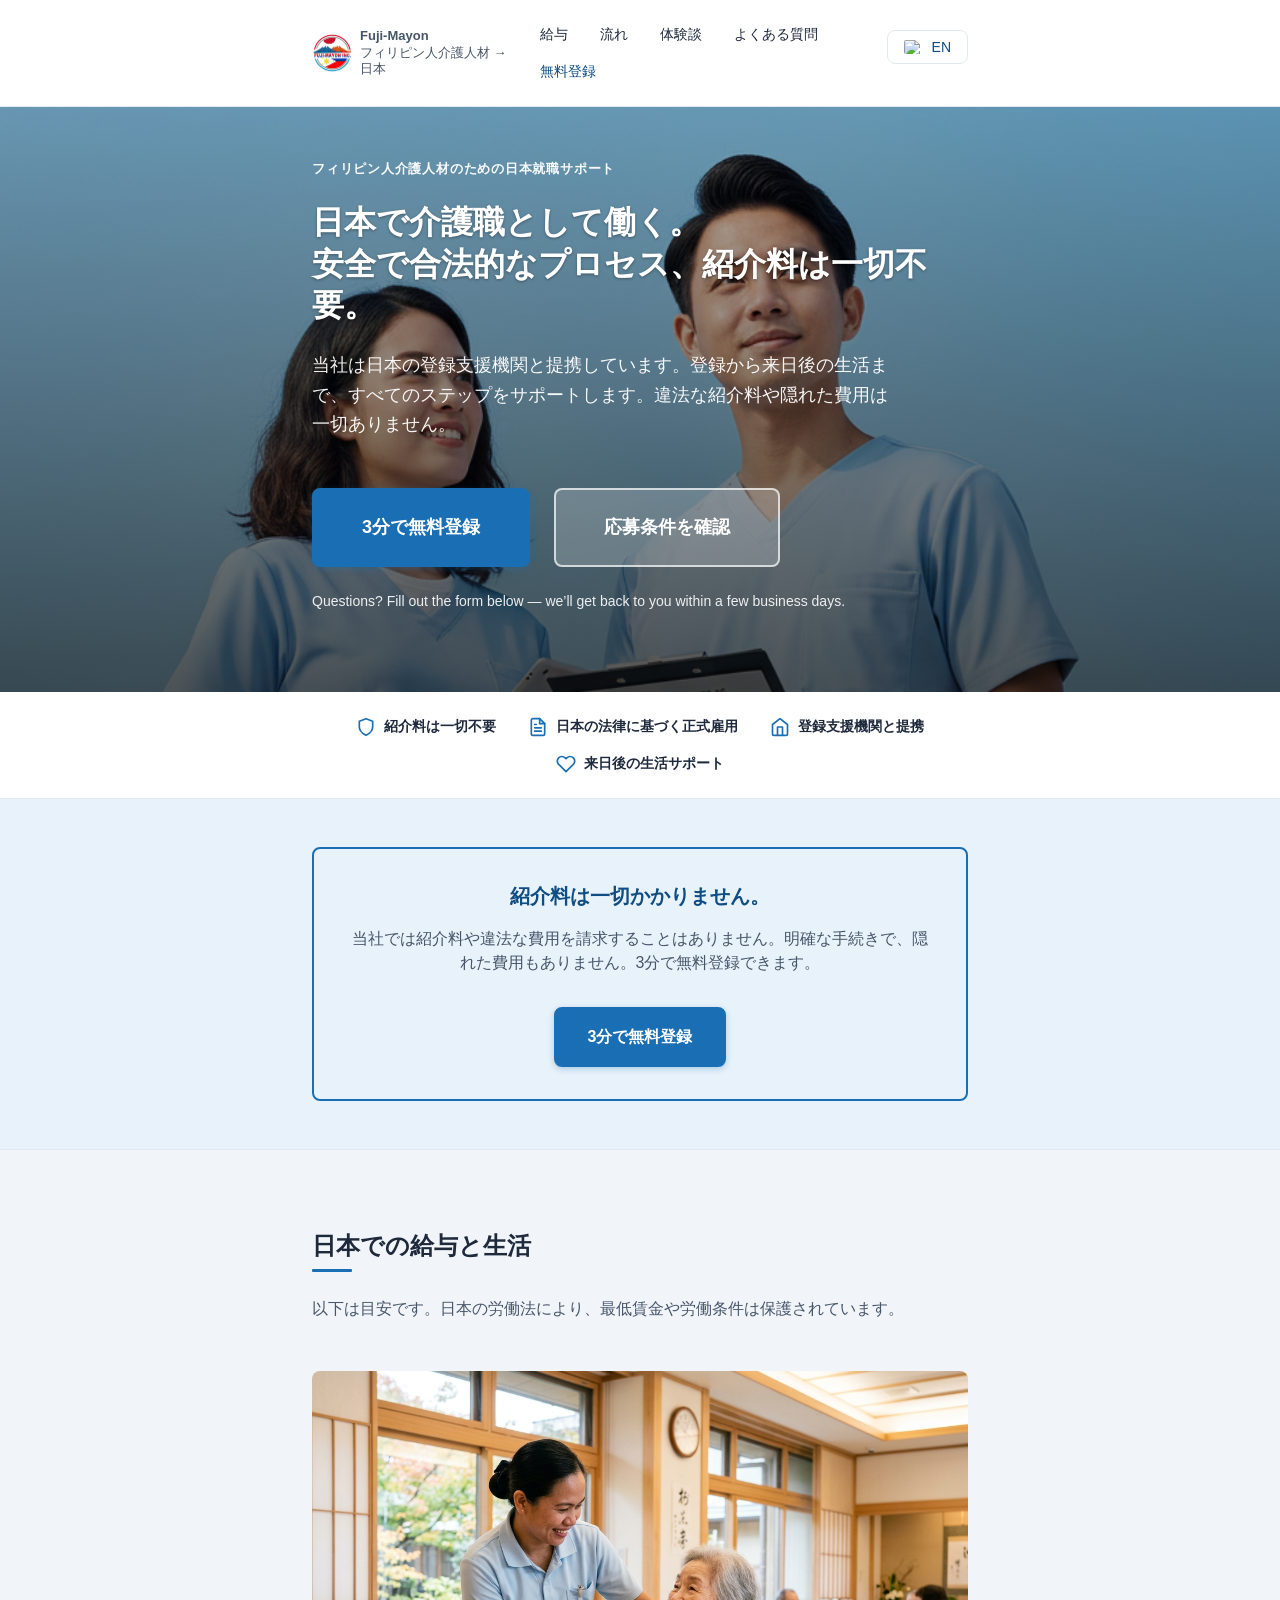
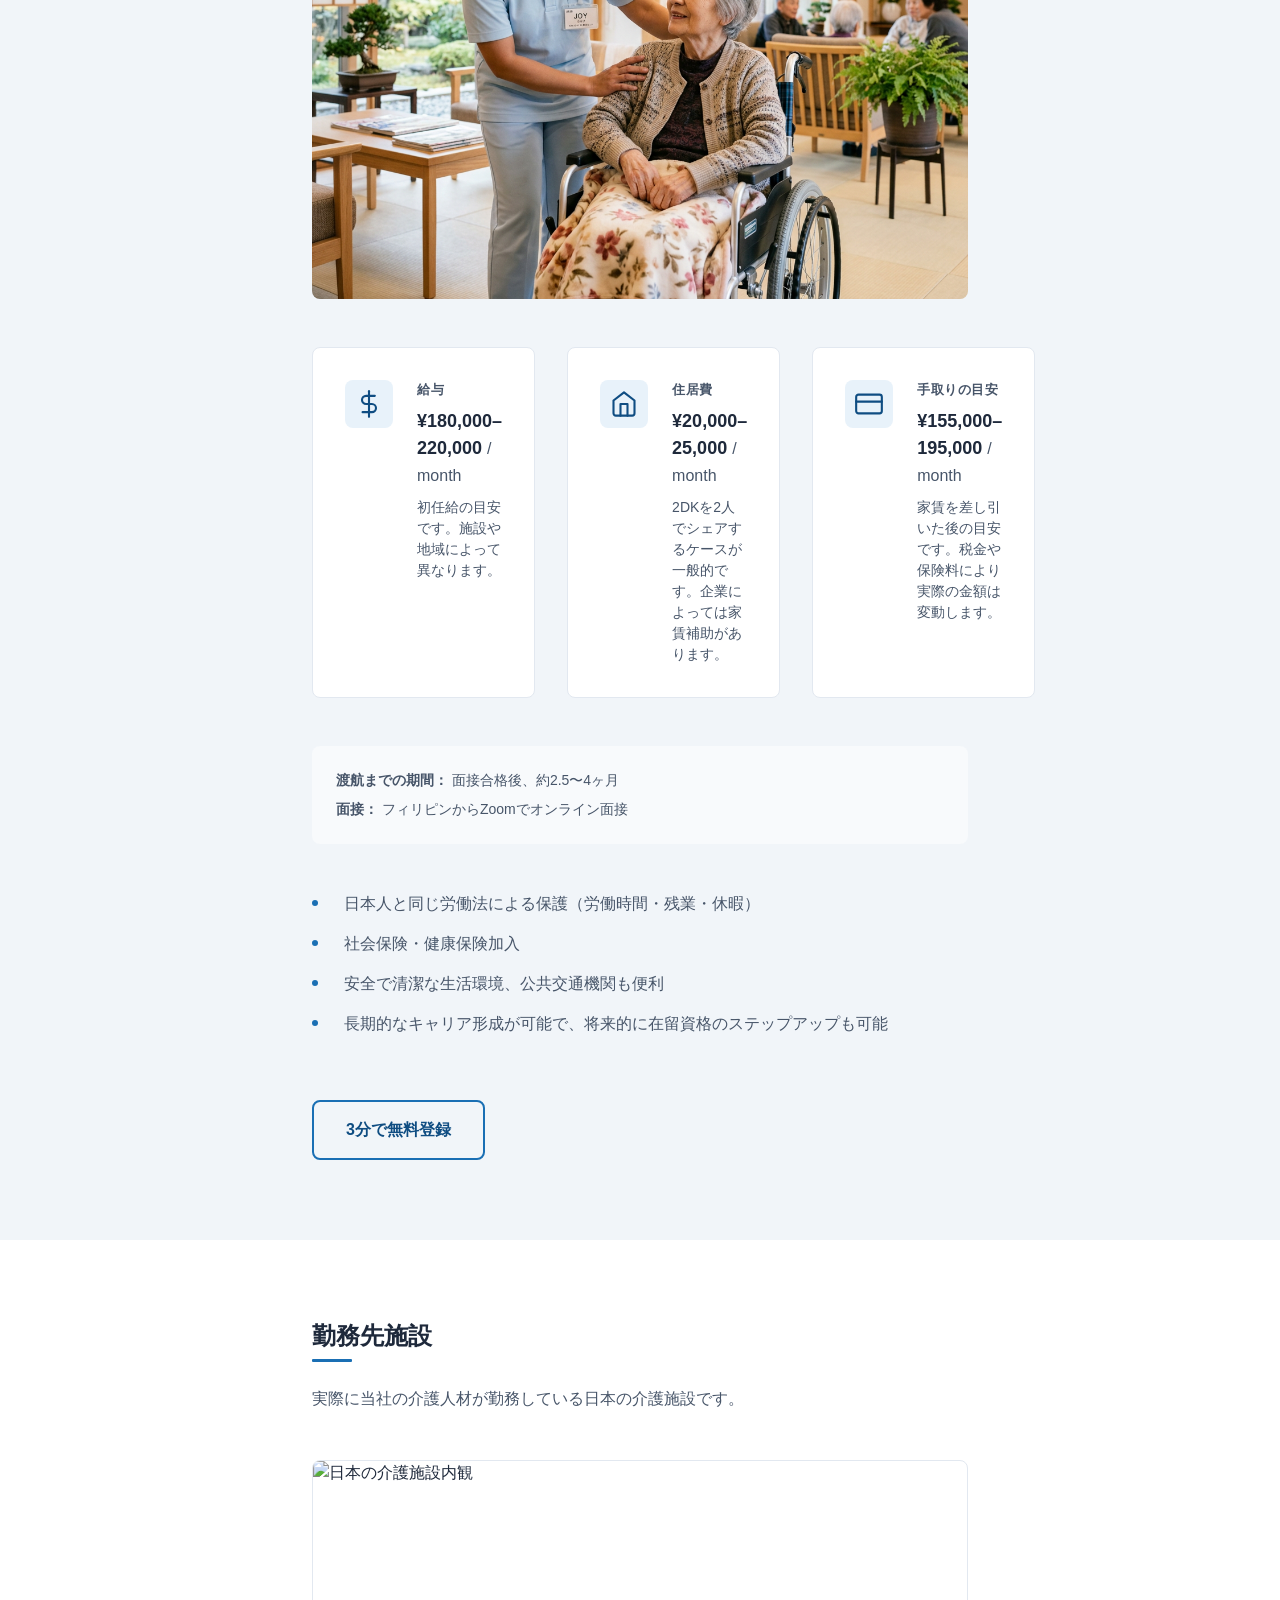
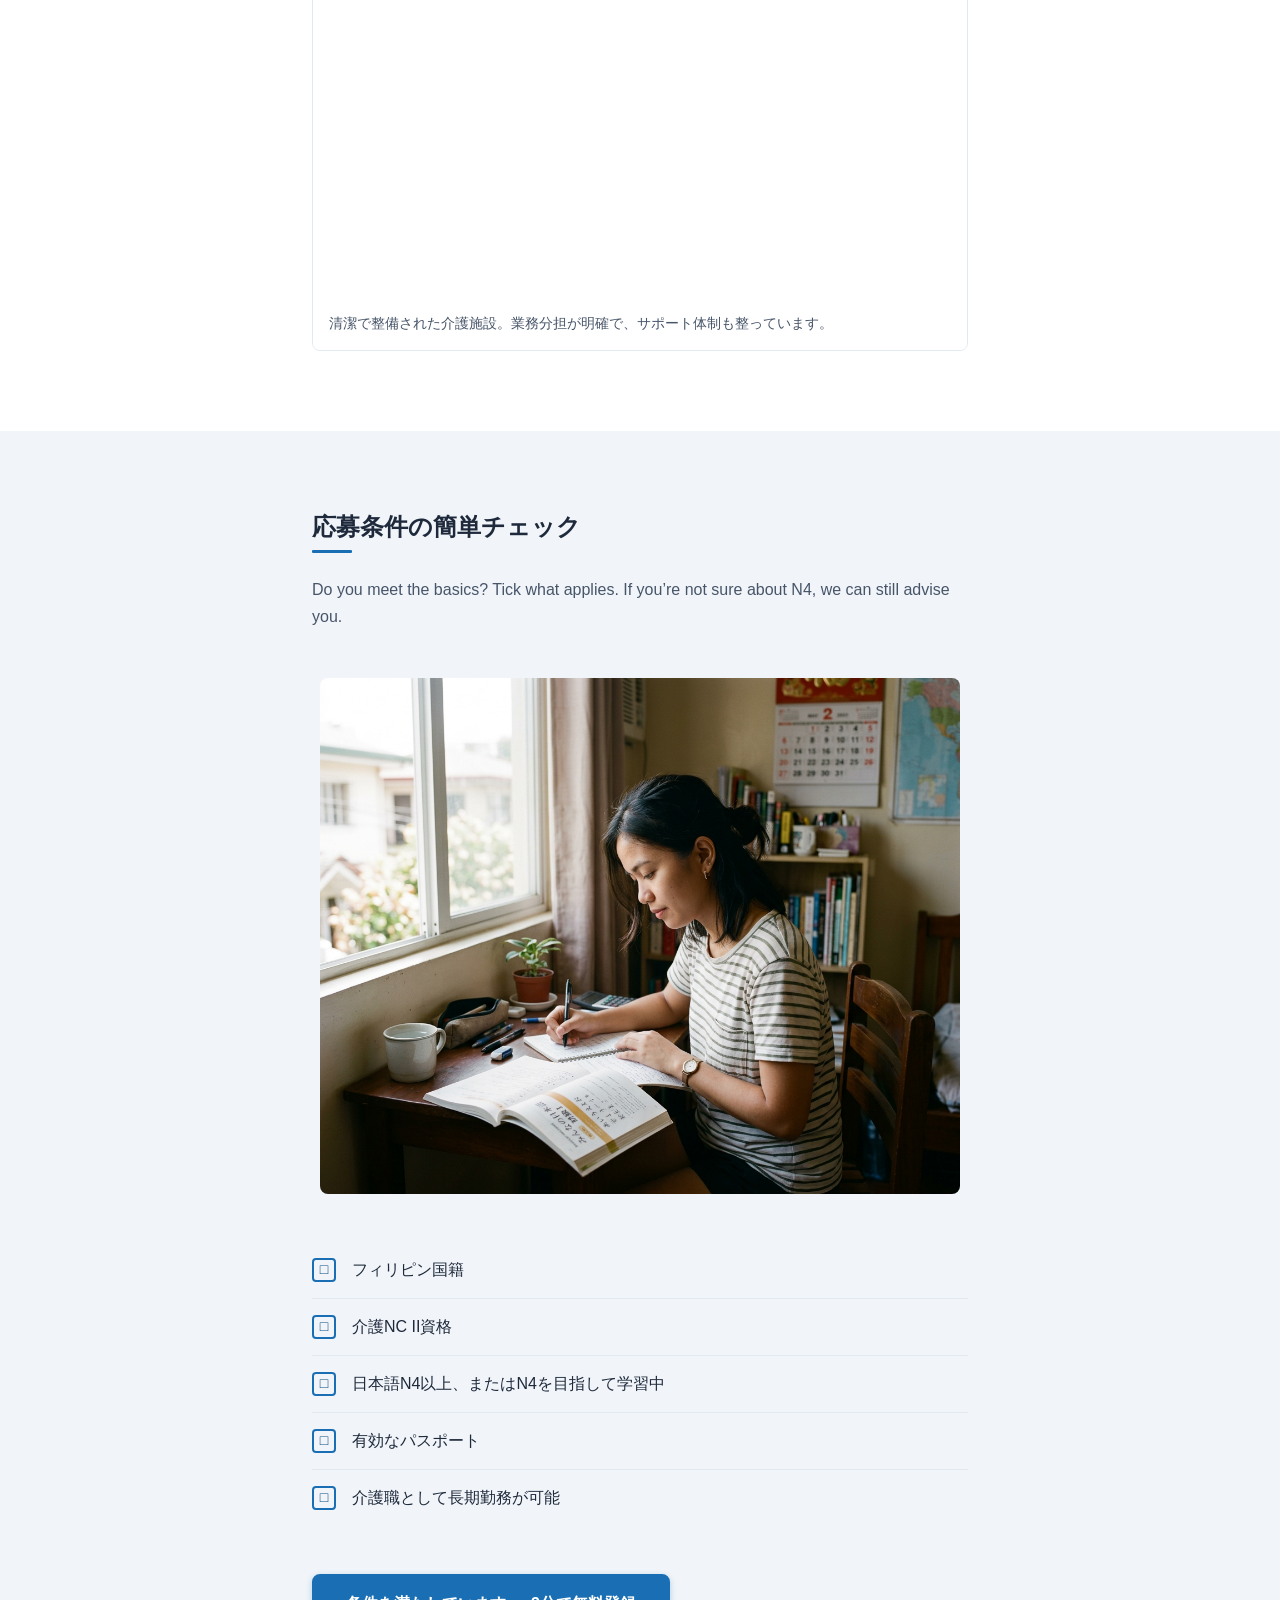
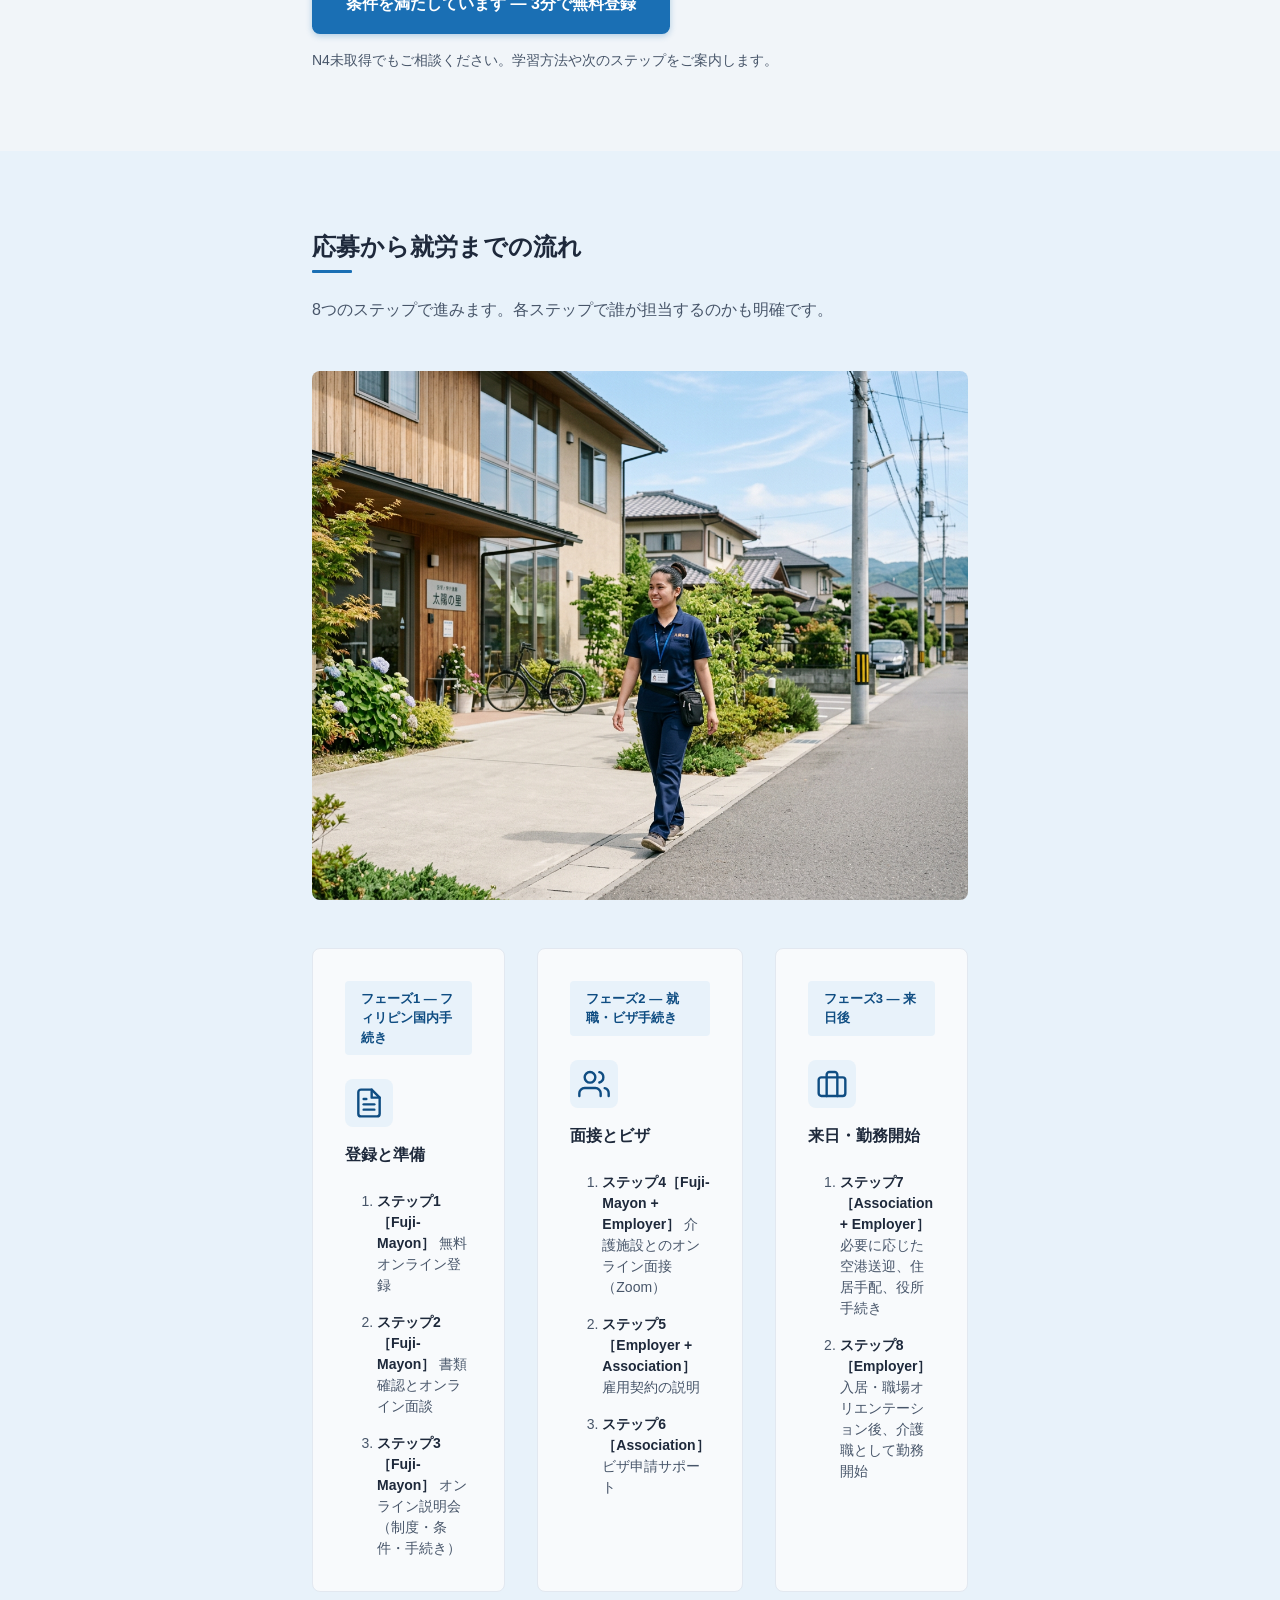
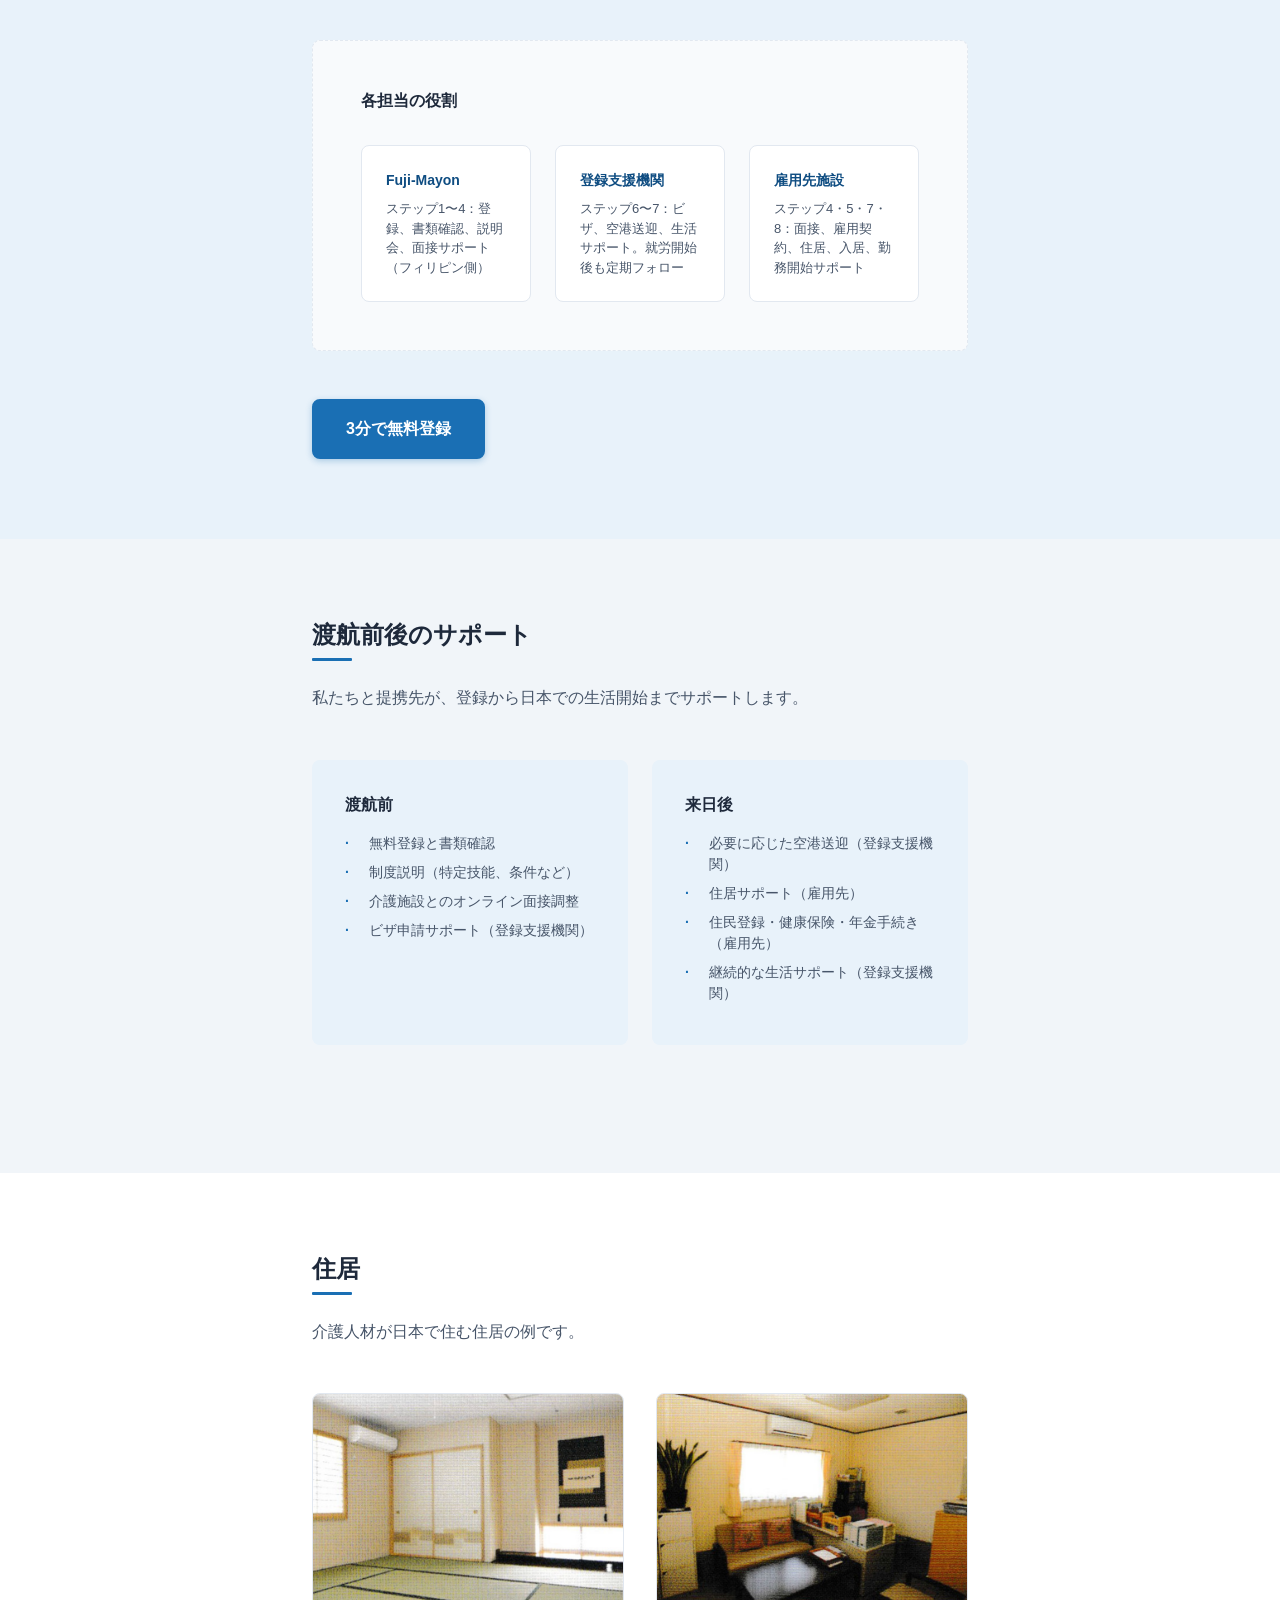
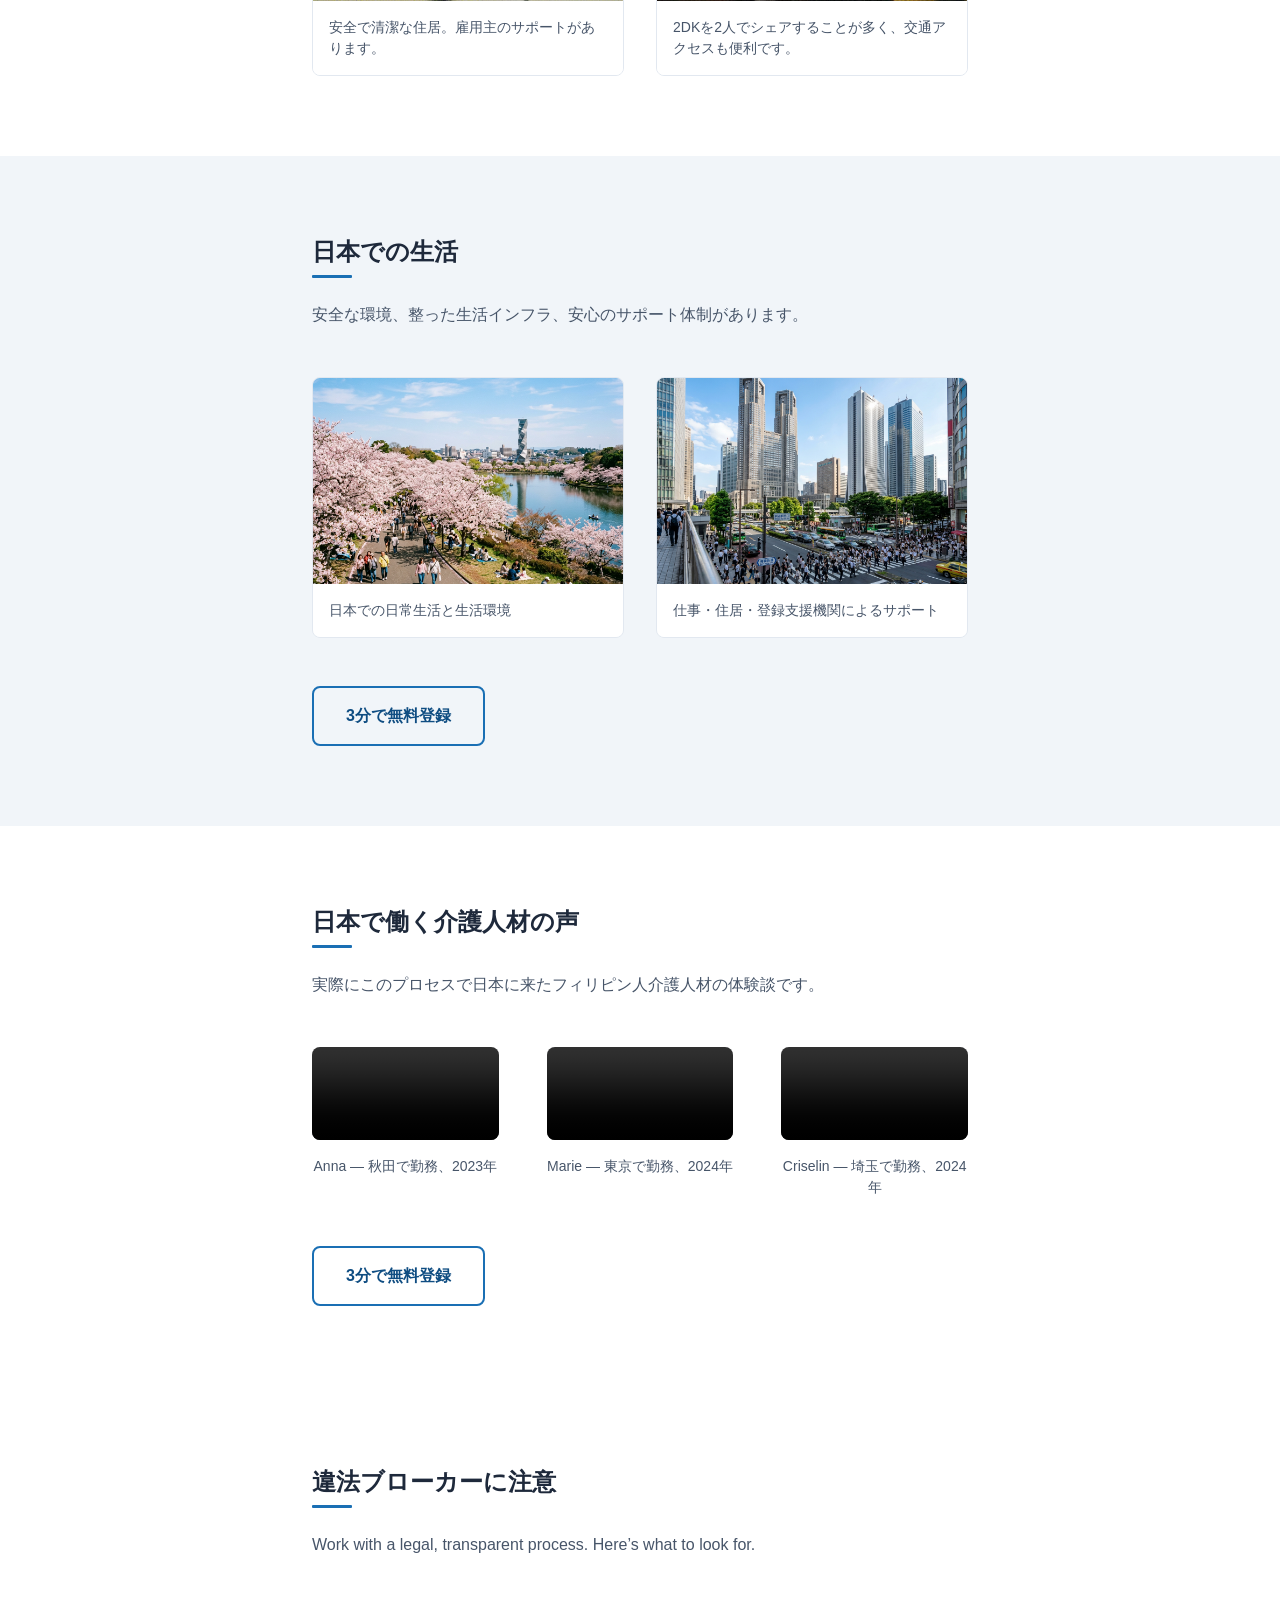
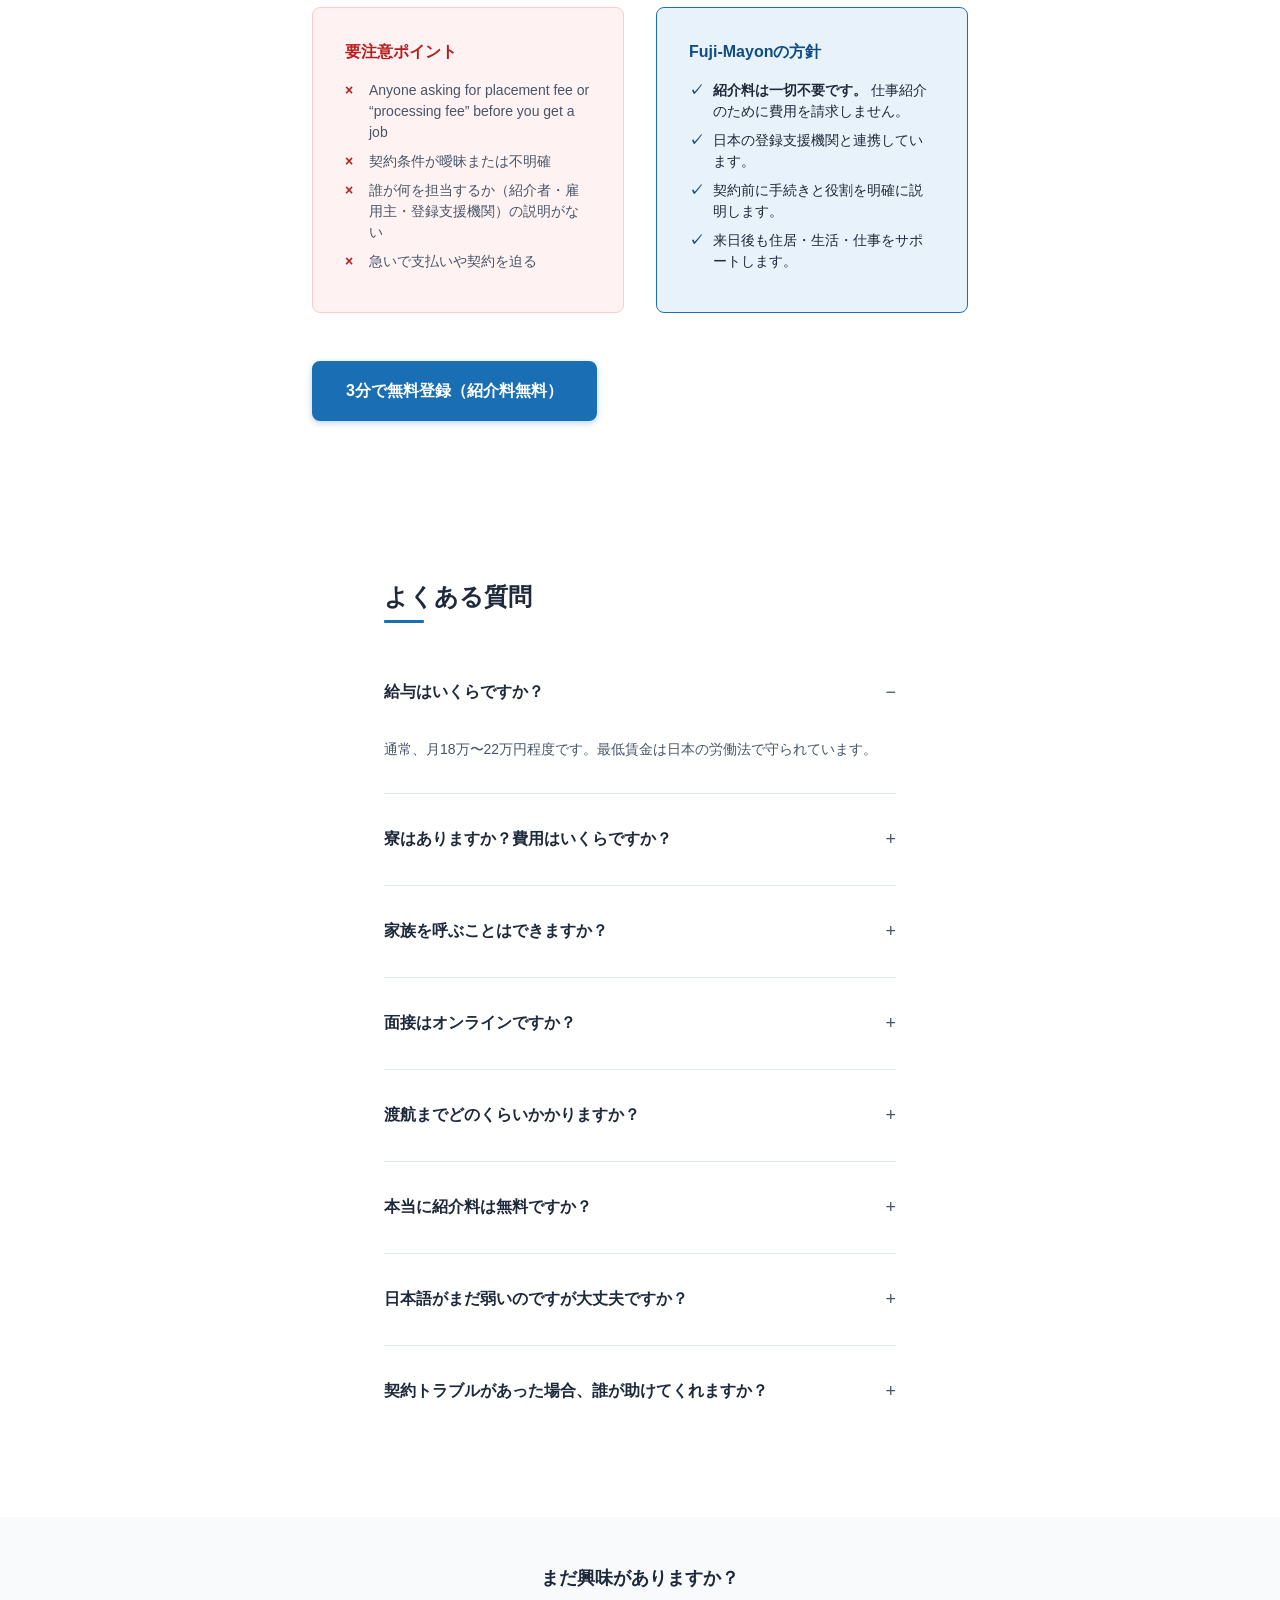
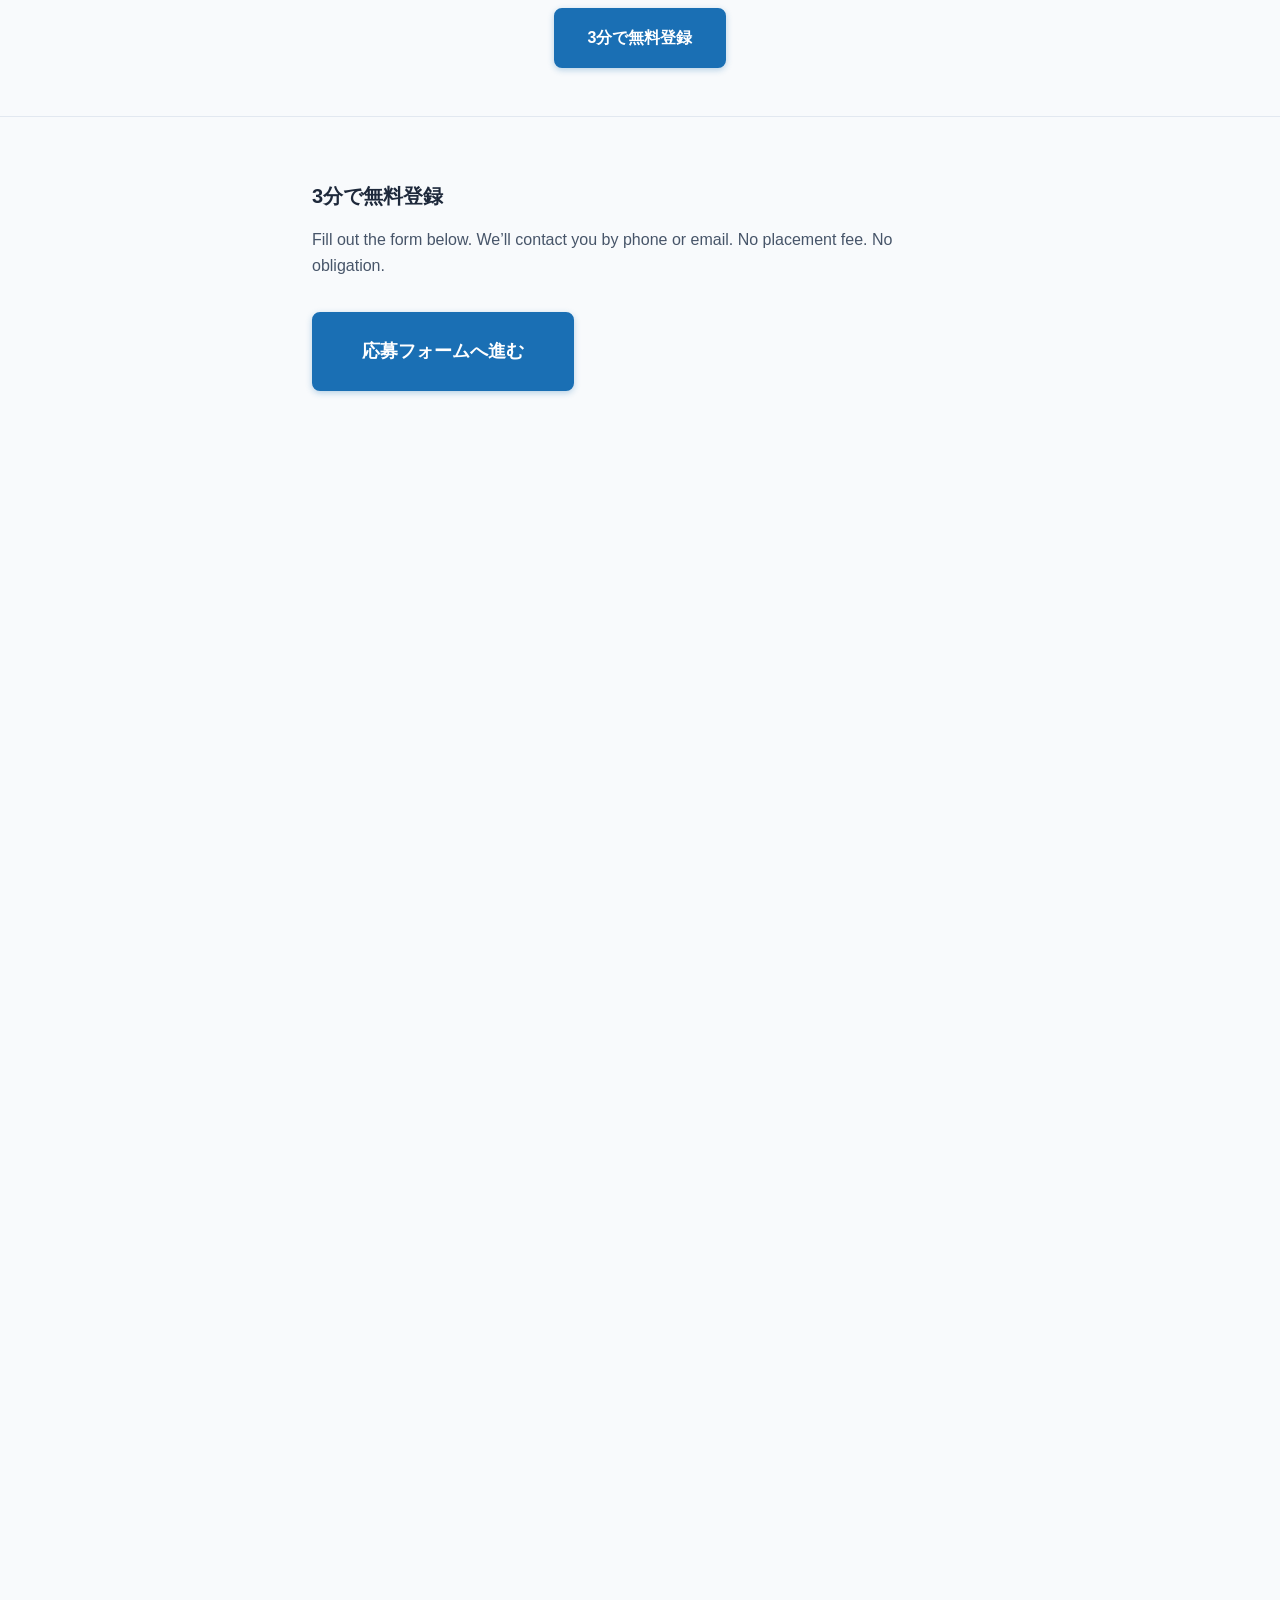
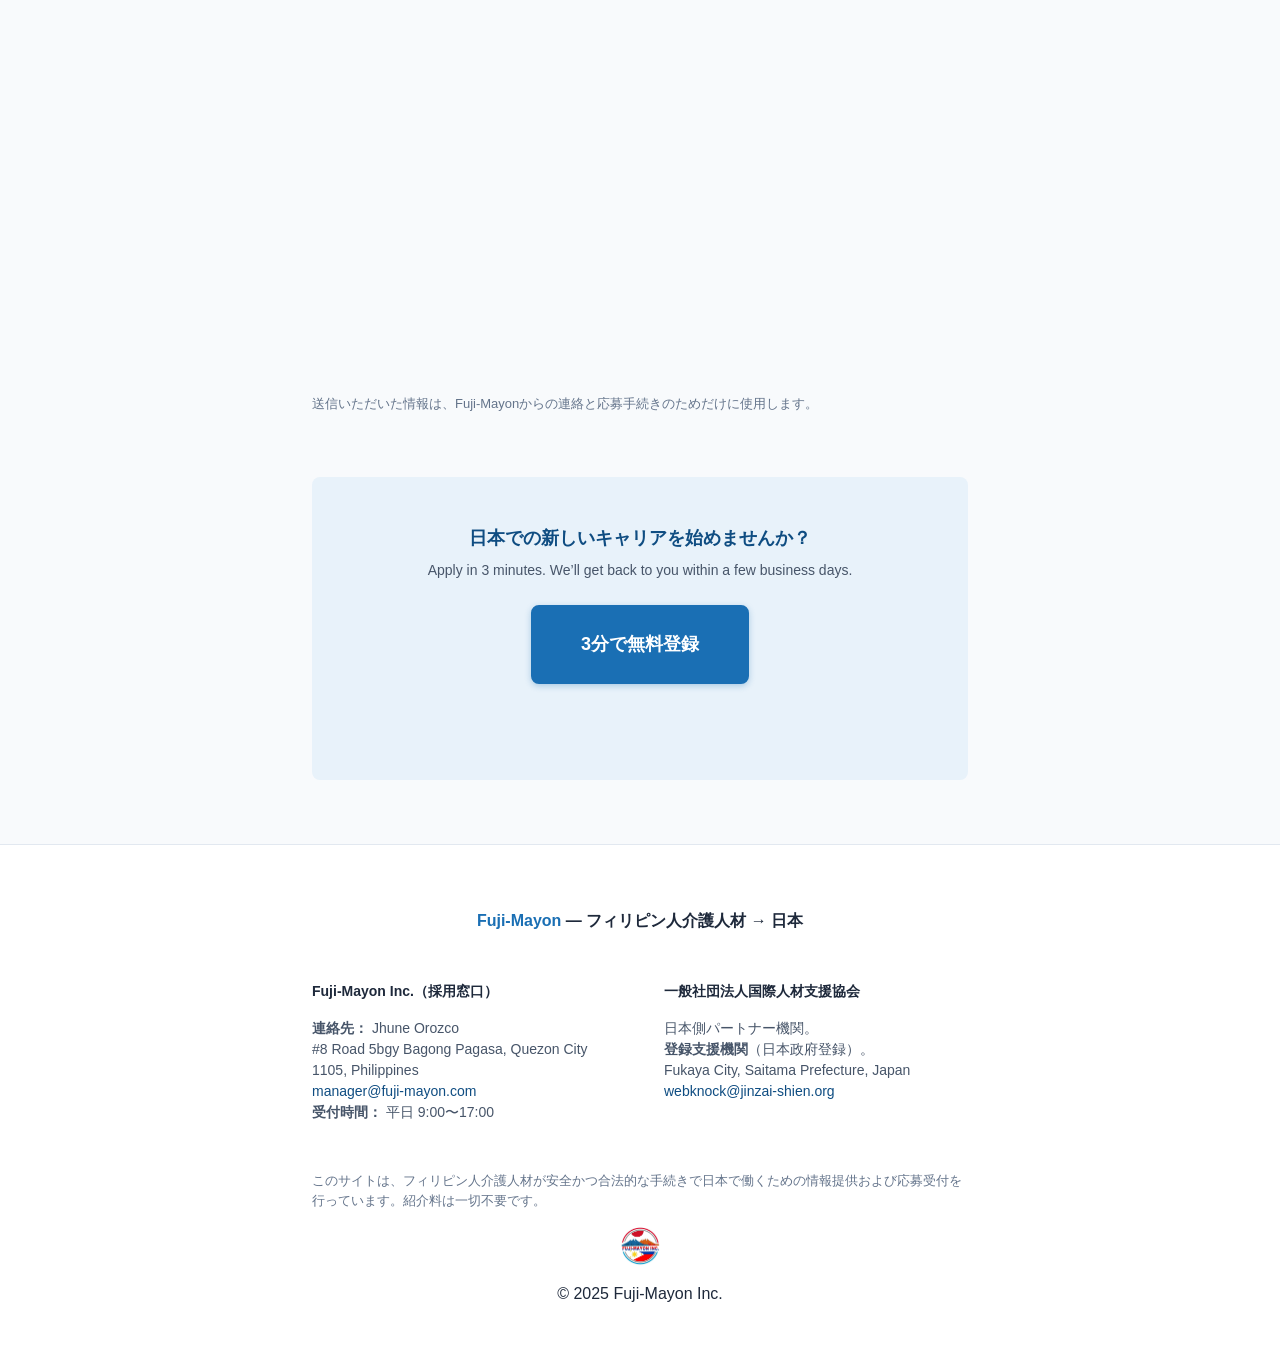
==== jp.html @ db13dac6 "clean landing page build" ====
<!DOCTYPE html>
<html lang="ja">
<head>
  <meta charset="UTF-8">
  <meta name="viewport" content="width=device-width, initial-scale=1">
  <title>日本で介護職として働く | 安全・合法・紹介料無料 | Fuji-Mayon</title>
  <meta name="description" content="Fuji-Mayonは、フィリピン人介護人材の日本就職を安全かつ合法的にサポートします。登録支援機関と連携し、紹介料は一切不要。無料登録受付中。">
  <meta name="robots" content="index, follow">
  <link rel="canonical" href="https://fuji-mayon.com/jp.html">
  <!-- Open Graph -->
  <meta property="og:type" content="website">
  <meta property="og:url" content="https://fuji-mayon.com/jp.html">
  <meta property="og:title" content="日本で介護職として働く | 安全・合法・紹介料無料 | Fuji-Mayon">
  <meta property="og:description" content="Fuji-Mayonは、フィリピン人介護人材の日本就職を安全かつ合法的にサポートします。登録支援機関と連携し、紹介料は一切不要。無料登録受付中。">
  <meta property="og:image" content="https://fuji-mayon.com/Top_image2.png">
  <meta property="og:locale" content="ja_JP">
  <meta property="og:site_name" content="Fuji-Mayon">
  <!-- hreflang -->
  <link rel="alternate" hreflang="en" href="https://fuji-mayon.com/">
  <link rel="alternate" hreflang="ja" href="https://fuji-mayon.com/jp.html">
  <link rel="alternate" hreflang="tl" href="https://fuji-mayon.com/ph.html">
  <link rel="alternate" hreflang="x-default" href="https://fuji-mayon.com/">
  <link rel="icon" href="favicon.ico" type="image/x-icon">
  <link rel="preload" href="Top_image2.png" as="image">
  <link rel="stylesheet" href="style.css">
  <!-- JSON-LD: Organization -->
  <script type="application/ld+json">
  {
    "@context": "https://schema.org",
    "@type": "Organization",
    "name": "Fuji-Mayon Inc.",
    "url": "https://fuji-mayon.com",
    "description": "Fuji-Mayonは、フィリピン人介護人材の日本就職を安全かつ合法的にサポートします。登録支援機関と連携し、紹介料は一切不要。無料登録受付中。",
    "email": "manager@fuji-mayon.com",
    "address": {
      "@type": "PostalAddress",
      "streetAddress": "#8 Road 5bgy Bagong Pagasa",
      "addressLocality": "Quezon City",
      "postalCode": "1105",
      "addressCountry": "PH"
    },
    "areaServed": { "@type": "Country", "name": "Philippines" },
    "knowsAbout": ["Caregiver recruitment", "Specified Skilled Worker", "Japan employment"]
  }
  </script>
  <!-- Analytics placeholder: replace with your GA4/GTag or other analytics script -->
  <!--
  <script async src="https://www.googletagmanager.com/gtag/js?id=G-XXXXXXXXXX"></script>
  <script>
    window.dataLayer = window.dataLayer || [];
    function gtag(){ dataLayer.push(arguments); }
    gtag('js', new Date());
    gtag('config', 'G-XXXXXXXXXX');
  </script>
  -->
</head>
<body>

<header class="header">
  <div class="container header__inner">
    <a href="#" class="logo">
      <img src="Fuji-Mayon_mark.jpg" alt="" width="40" height="40" class="logo__mark" loading="eager">
      <span class="logo__text">
        <strong>Fuji-Mayon</strong>
        <span>フィリピン人介護人材 → 日本</span>
      </span>
    </a>
    <button type="button" class="nav-toggle" aria-label="Open menu" aria-expanded="false" aria-controls="main-nav">
      <span class="nav-toggle__bar"></span>
      <span class="nav-toggle__bar"></span>
      <span class="nav-toggle__bar"></span>
    </button>
    <nav id="main-nav" class="nav" aria-label="Main navigation">
      <ul class="nav__list" role="list">
        <li><a href="#salary">給与</a></li>
        <li><a href="#process">流れ</a></li>
        <li><a href="#testimonials">体験談</a></li>
        <li><a href="#faq">よくある質問</a></li>
        <li><a href="#apply" class="nav__cta">無料登録</a></li>
      </ul>
    </nav>
    <div class="lang">
      <button type="button" class="lang__btn" aria-haspopup="true" aria-expanded="false" aria-label="Language">
        <img src="flag-en.png" alt="English" width="20" height="14" loading="lazy"> EN
      </button>
      <div class="lang__menu" role="menu">
        <a href="index.html" role="menuitem">English</a>
        <a href="ph.html" role="menuitem">Filipino</a>
        <a href="jp.html" role="menuitem">日本語</a>
      </div>
    </div>
  </div>
</header>

<main>
  <!-- 1. Hero -->
  <section class="hero" aria-labelledby="hero-heading">
    <div class="hero__bg">
      <img src="Top_image2.png" alt="Filipino caregivers and care facility in Japan" width="1200" height="600" fetchpriority="high">
    </div>
    <div class="hero__overlay"></div>
    <div class="container hero__content">
      <p class="hero__badge">フィリピン人介護人材のための日本就職サポート</p>
      <h1 id="hero-heading" class="hero__title">日本で介護職として働く。<br>安全で合法的なプロセス、紹介料は一切不要。</h1>
      <p class="hero__lead">当社は日本の登録支援機関と提携しています。登録から来日後の生活まで、すべてのステップをサポートします。違法な紹介料や隠れた費用は一切ありません。</p>
      <div class="hero__actions">
        <a href="#apply" class="btn btn--primary btn--lg">3分で無料登録</a>
        <a href="#eligibility-check" class="btn btn--secondary btn--lg">応募条件を確認</a>
      </div>
      <p class="hero__hint">Questions? Fill out the form below — we’ll get back to you within a few business days.</p>
    </div>
  </section>

  <!-- 2. Trust -->
  <section class="trust-badges section-bg-white" aria-label="Why trust us">
    <div class="container">
      <ul class="trust-badges__list" role="list">
        <li><span class="trust-badges__icon" aria-hidden="true"><svg width="20" height="20" viewBox="0 0 24 24" fill="none" stroke="currentColor" stroke-width="2" stroke-linecap="round" stroke-linejoin="round"><path d="M12 22s8-4 8-10V5l-8-3-8 3v7c0 6 8 10 8 10z"/></svg></span> 紹介料は一切不要</li>
        <li><span class="trust-badges__icon" aria-hidden="true"><svg width="20" height="20" viewBox="0 0 24 24" fill="none" stroke="currentColor" stroke-width="2" stroke-linecap="round" stroke-linejoin="round"><path d="M14 2H6a2 2 0 0 0-2 2v16a2 2 0 0 0 2 2h12a2 2 0 0 0 2-2V8z"/><polyline points="14 2 14 8 20 8"/><line x1="16" y1="13" x2="8" y2="13"/><line x1="16" y1="17" x2="8" y2="17"/><polyline points="10 9 9 9 8 9"/></svg></span> 日本の法律に基づく正式雇用</li>
        <li><span class="trust-badges__icon" aria-hidden="true"><svg width="20" height="20" viewBox="0 0 24 24" fill="none" stroke="currentColor" stroke-width="2" stroke-linecap="round" stroke-linejoin="round"><path d="M3 9l9-7 9 7v11a2 2 0 0 1-2 2H5a2 2 0 0 1-2-2z"/><polyline points="9 22 9 12 15 12 15 22"/></svg></span> 登録支援機関と提携</li>
        <li><span class="trust-badges__icon" aria-hidden="true"><svg width="20" height="20" viewBox="0 0 24 24" fill="none" stroke="currentColor" stroke-width="2" stroke-linecap="round" stroke-linejoin="round"><path d="M20.84 4.61a5.5 5.5 0 0 0-7.78 0L12 5.67l-1.06-1.06a5.5 5.5 0 0 0-7.78 7.78l1.06 1.06L12 21.23l7.78-7.78 1.06-1.06a5.5 5.5 0 0 0 0-7.78z"/></svg></span> 来日後の生活サポート</li>
      </ul>
    </div>
  </section>

  <section class="no-fee-box" aria-labelledby="no-fee-heading">
    <div class="container">
      <div class="no-fee-box__inner">
        <h2 id="no-fee-heading" class="visually-hidden">紹介料は一切不要</h2>
        <p class="no-fee-box__title">紹介料は一切かかりません。</p>
        <p class="no-fee-box__text">当社では紹介料や違法な費用を請求することはありません。明確な手続きで、隠れた費用もありません。3分で無料登録できます。</p>
        <a href="#apply" class="btn btn--primary">3分で無料登録</a>
      </div>
    </div>
  </section>

  <!-- 3. Salary -->
  <section id="salary" class="section section-bg-gray" aria-labelledby="salary-heading">
    <div class="container">
      <h2 id="salary-heading" class="section__title">日本での給与と生活</h2>
      <p class="section__lead">以下は目安です。日本の労働法により、最低賃金や労働条件は保護されています。</p>
      <figure class="salary-section__visual">
        <img src="salary_section.png" alt="日本での給与と生活の概要（給与・住居費・手取り目安）" width="720" height="400" loading="lazy">
      </figure>
      <div class="salary-infographic">
        <div class="salary-infographic__item">
          <span class="salary-infographic__icon" aria-hidden="true"><svg width="28" height="28" viewBox="0 0 24 24" fill="none" stroke="currentColor" stroke-width="1.8" stroke-linecap="round" stroke-linejoin="round"><line x1="12" y1="1" x2="12" y2="23"/><path d="M17 5H9.5a3.5 3.5 0 0 0 0 7h5a3.5 3.5 0 0 1 0 7H6.5"/></svg></span>
          <div class="salary-infographic__content">
            <p class="salary-infographic__label">給与</p>
            <p class="salary-infographic__value">¥180,000–220,000 <span class="salary-infographic__unit">/ month</span></p>
            <p class="salary-infographic__note">初任給の目安です。施設や地域によって異なります。</p>
          </div>
        </div>
        <div class="salary-infographic__item">
          <span class="salary-infographic__icon" aria-hidden="true"><svg width="28" height="28" viewBox="0 0 24 24" fill="none" stroke="currentColor" stroke-width="1.8" stroke-linecap="round" stroke-linejoin="round"><path d="M3 9l9-7 9 7v11a2 2 0 0 1-2 2H5a2 2 0 0 1-2-2z"/><polyline points="9 22 9 12 15 12 15 22"/></svg></span>
          <div class="salary-infographic__content">
            <p class="salary-infographic__label">住居費</p>
            <p class="salary-infographic__value">¥20,000–25,000 <span class="salary-infographic__unit">/ month</span></p>
            <p class="salary-infographic__note">2DKを2人でシェアするケースが一般的です。企業によっては家賃補助があります。</p>
          </div>
        </div>
        <div class="salary-infographic__item">
          <span class="salary-infographic__icon" aria-hidden="true"><svg width="28" height="28" viewBox="0 0 24 24" fill="none" stroke="currentColor" stroke-width="1.8" stroke-linecap="round" stroke-linejoin="round"><rect x="1" y="4" width="22" height="16" rx="2" ry="2"/><line x1="1" y1="10" x2="23" y2="10"/></svg></span>
          <div class="salary-infographic__content">
            <p class="salary-infographic__label">手取りの目安</p>
            <p class="salary-infographic__value">¥155,000–195,000 <span class="salary-infographic__unit">/ month</span></p>
            <p class="salary-infographic__note">家賃を差し引いた後の目安です。税金や保険料により実際の金額は変動します。</p>
          </div>
        </div>
      </div>
      <div class="salary-extra">
        <p><strong>渡航までの期間：</strong> 面接合格後、約2.5〜4ヶ月</p>
        <p><strong>面接：</strong> フィリピンからZoomでオンライン面接</p>
      </div>
      <ul class="benefits-list" role="list">
        <li>日本人と同じ労働法による保護（労働時間・残業・休暇）</li>
        <li>社会保険・健康保険加入</li>
        <li>安全で清潔な生活環境、公共交通機関も便利</li>
        <li>長期的なキャリア形成が可能で、将来的に在留資格のステップアップも可能</li>
      </ul>
      <p class="section__cta">
        <a href="#apply" class="btn btn--outline">3分で無料登録</a>
      </p>
    </div>
  </section>

  <!-- 3b. Workplace (photo) -->
  <section id="workplace" class="section section-bg-white photo-section" aria-labelledby="workplace-heading">
    <div class="container">
      <h2 id="workplace-heading" class="section__title">勤務先施設</h2>
      <p class="section__lead">実際に当社の介護人材が勤務している日本の介護施設です。</p>
      <div class="photo-grid photo-grid--single">
        <figure class="photo-grid__item">
          <img src="office_01.png" alt="日本の介護施設内観" width="800" height="533" loading="lazy">
          <figcaption>清潔で整備された介護施設。業務分担が明確で、サポート体制も整っています。</figcaption>
        </figure>
      </div>
    </div>
  </section>

  <!-- 4. Eligibility check -->
  <section id="eligibility-check" class="section section--alt" aria-labelledby="eligibility-check-heading">
    <div class="container">
      <h2 id="eligibility-check-heading" class="section__title">応募条件の簡単チェック</h2>
      <p class="section__lead">Do you meet the basics? Tick what applies. If you’re not sure about N4, we can still advise you.</p>
      <figure class="eligibility-section__visual">
        <img src="eligibility_section.png" alt="介護人材応募の基本条件チェック" width="640" height="360" loading="lazy">
      </figure>
      <ul class="eligibility-checklist" role="list">
        <li><span class="eligibility-checklist__box" aria-hidden="true">□</span> フィリピン国籍</li>
        <li><span class="eligibility-checklist__box" aria-hidden="true">□</span> 介護NC II資格</li>
        <li><span class="eligibility-checklist__box" aria-hidden="true">□</span> 日本語N4以上、またはN4を目指して学習中</li>
        <li><span class="eligibility-checklist__box" aria-hidden="true">□</span> 有効なパスポート</li>
        <li><span class="eligibility-checklist__box" aria-hidden="true">□</span> 介護職として長期勤務が可能</li>
      </ul>
      <p class="section__cta">
        <a href="#apply" class="btn btn--primary">条件を満たしています — 3分で無料登録</a>
      </p>
      <p class="section__note">N4未取得でもご相談ください。学習方法や次のステップをご案内します。</p>
    </div>
  </section>

  <!-- 5. Application process -->
  <section id="process" class="section section-bg-blue" aria-labelledby="process-heading">
    <div class="container">
      <h2 id="process-heading" class="section__title">応募から就労までの流れ</h2>
      <p class="section__lead">8つのステップで進みます。各ステップで誰が担当するのかも明確です。</p>
      <figure class="process-section__visual">
        <img src="process_section.png" alt="登録から日本での就労開始までの8ステップ" width="720" height="400" loading="lazy">
      </figure>
      <div class="phases">
        <div class="phase">
          <span class="phase__tag">フェーズ1 — フィリピン国内手続き</span>
          <span class="phase__icon" aria-hidden="true"><svg width="32" height="32" viewBox="0 0 24 24" fill="none" stroke="currentColor" stroke-width="1.8" stroke-linecap="round" stroke-linejoin="round"><path d="M14 2H6a2 2 0 0 0-2 2v16a2 2 0 0 0 2 2h12a2 2 0 0 0 2-2V8z"/><polyline points="14 2 14 8 20 8"/><line x1="16" y1="13" x2="8" y2="13"/><line x1="16" y1="17" x2="8" y2="17"/><line x1="10" y1="9" x2="8" y2="9"/></svg></span>
          <h3 class="phase__title">登録と準備</h3>
          <ol class="phase__steps">
            <li><strong>ステップ1［Fuji-Mayon］</strong> 無料オンライン登録</li>
            <li><strong>ステップ2［Fuji-Mayon］</strong> 書類確認とオンライン面談</li>
            <li><strong>ステップ3［Fuji-Mayon］</strong> オンライン説明会（制度・条件・手続き）</li>
          </ol>
        </div>
        <div class="phase">
          <span class="phase__tag">フェーズ2 — 就職・ビザ手続き</span>
          <span class="phase__icon" aria-hidden="true"><svg width="32" height="32" viewBox="0 0 24 24" fill="none" stroke="currentColor" stroke-width="1.8" stroke-linecap="round" stroke-linejoin="round"><path d="M17 21v-2a4 4 0 0 0-4-4H5a4 4 0 0 0-4 4v2"/><circle cx="9" cy="7" r="4"/><path d="M23 21v-2a4 4 0 0 0-3-3.87"/><path d="M16 3.13a4 4 0 0 1 0 7.75"/></svg></span>
          <h3 class="phase__title">面接とビザ</h3>
          <ol class="phase__steps">
            <li><strong>ステップ4［Fuji-Mayon + Employer］</strong> 介護施設とのオンライン面接（Zoom）</li>
            <li><strong>ステップ5［Employer + Association］</strong> 雇用契約の説明</li>
            <li><strong>ステップ6［Association］</strong> ビザ申請サポート</li>
          </ol>
        </div>
        <div class="phase">
          <span class="phase__tag">フェーズ3 — 来日後</span>
          <span class="phase__icon" aria-hidden="true"><svg width="32" height="32" viewBox="0 0 24 24" fill="none" stroke="currentColor" stroke-width="1.8" stroke-linecap="round" stroke-linejoin="round"><rect x="2" y="7" width="20" height="14" rx="2" ry="2"/><path d="M16 21V5a2 2 0 0 0-2-2h-4a2 2 0 0 0-2 2v16"/></svg></span>
          <h3 class="phase__title">来日・勤務開始</h3>
          <ol class="phase__steps">
            <li><strong>ステップ7［Association + Employer］</strong> 必要に応じた空港送迎、住居手配、役所手続き</li>
            <li><strong>ステップ8［Employer］</strong> 入居・職場オリエンテーション後、介護職として勤務開始</li>
          </ol>
        </div>
      </div>
      <div class="roles">
        <h3 class="roles__title">各担当の役割</h3>
        <div class="roles__grid">
          <div class="role">
            <h4 class="role__name">Fuji-Mayon</h4>
            <p class="role__desc">ステップ1〜4：登録、書類確認、説明会、面接サポート（フィリピン側）</p>
          </div>
          <div class="role">
            <h4 class="role__name">登録支援機関</h4>
            <p class="role__desc">ステップ6〜7：ビザ、空港送迎、生活サポート。就労開始後も定期フォロー</p>
          </div>
          <div class="role">
            <h4 class="role__name">雇用先施設</h4>
            <p class="role__desc">ステップ4・5・7・8：面接、雇用契約、住居、入居、勤務開始サポート</p>
          </div>
        </div>
      </div>
      <p class="section__cta">
        <a href="#apply" class="btn btn--primary">3分で無料登録</a>
      </p>
    </div>
  </section>

  <!-- 6. Support before/after arrival -->
  <section id="support" class="section section-bg-gray" aria-labelledby="support-heading">
    <div class="container">
      <h2 id="support-heading" class="section__title">渡航前後のサポート</h2>
      <p class="section__lead">私たちと提携先が、登録から日本での生活開始までサポートします。</p>
      <div class="cards cards--2">
        <article class="card card--highlight">
          <h3 class="card__title">渡航前</h3>
          <ul class="card__list">
            <li>無料登録と書類確認</li>
            <li>制度説明（特定技能、条件など）</li>
            <li>介護施設とのオンライン面接調整</li>
            <li>ビザ申請サポート（登録支援機関）</li>
          </ul>
        </article>
        <article class="card card--highlight">
          <h3 class="card__title">来日後</h3>
          <ul class="card__list">
            <li>必要に応じた空港送迎（登録支援機関）</li>
            <li>住居サポート（雇用先）</li>
            <li>住民登録・健康保険・年金手続き（雇用先）</li>
            <li>継続的な生活サポート（登録支援機関）</li>
          </ul>
        </article>
      </div>
    </div>
  </section>

  <!-- 6b. Accommodation (photo) -->
  <section id="accommodation" class="section section-bg-white photo-section" aria-labelledby="accommodation-heading">
    <div class="container">
      <h2 id="accommodation-heading" class="section__title">住居</h2>
      <p class="section__lead">介護人材が日本で住む住居の例です。</p>
      <div class="photo-grid">
        <figure class="photo-grid__item">
          <img src="room_01.png" alt="日本の介護人材向け住居" width="600" height="400" loading="lazy">
          <figcaption>安全で清潔な住居。雇用主のサポートがあります。</figcaption>
        </figure>
        <figure class="photo-grid__item">
          <img src="room_02.png" alt="日本の介護人材の部屋または共有スペース" width="600" height="400" loading="lazy">
          <figcaption>2DKを2人でシェアすることが多く、交通アクセスも便利です。</figcaption>
        </figure>
      </div>
    </div>
  </section>

  <!-- 7. Life in Japan -->
  <section id="life-in-japan" class="section section-bg-gray life-japan" aria-labelledby="life-in-japan-heading">
    <div class="container">
      <h2 id="life-in-japan-heading" class="section__title">日本での生活</h2>
      <p class="section__lead">安全な環境、整った生活インフラ、安心のサポート体制があります。</p>
      <div class="photo-grid">
        <figure class="photo-grid__item">
          <img src="japan_01.png" alt="日本での日常生活" width="600" height="400" loading="lazy">
          <figcaption>日本での日常生活と生活環境</figcaption>
        </figure>
        <figure class="photo-grid__item">
          <img src="japan_02.png" alt="日本での生活と仕事" width="600" height="400" loading="lazy">
          <figcaption>仕事・住居・登録支援機関によるサポート</figcaption>
        </figure>
      </div>
      <p class="section__cta">
        <a href="#apply" class="btn btn--outline">3分で無料登録</a>
      </p>
    </div>
  </section>

  <!-- 8. Testimonials -->
  <section id="testimonials" class="section section-bg-white testimonials" aria-labelledby="testimonials-heading">
    <div class="container">
      <h2 id="testimonials-heading" class="section__title">日本で働く介護人材の声</h2>
      <p class="section__lead">実際にこのプロセスで日本に来たフィリピン人介護人材の体験談です。</p>
      <div class="testimonials__videos" aria-label="Portrait caregiver videos">
        <figure class="testimonials__video-card">
          <video class="testimonials__video" src="anna.mp4" controls preload="metadata" playsinline aria-label="Annaさんの体験談動画">
            Your browser does not support the video tag.
          </video>
          <figcaption class="testimonials__video-caption">Anna — 秋田で勤務、2023年</figcaption>
        </figure>
        <figure class="testimonials__video-card">
          <video class="testimonials__video" src="maly.mp4" controls preload="metadata" playsinline aria-label="Marieさんの体験談動画">
            Your browser does not support the video tag.
          </video>
          <figcaption class="testimonials__video-caption">Marie — 東京で勤務、2024年</figcaption>
        </figure>
        <figure class="testimonials__video-card">
          <video class="testimonials__video" src="panas.mp4" controls preload="metadata" playsinline aria-label="Criselinさんの体験談動画">
            Your browser does not support the video tag.
          </video>
          <figcaption class="testimonials__video-caption">Criselin — 埼玉で勤務、2024年</figcaption>
        </figure>
      </div>
      <p class="section__cta">
        <a href="#apply" class="btn btn--outline">3分で無料登録</a>
      </p>
    </div>
  </section>

  <!-- 9. Anti-scam section -->
  <section id="anti-scam" class="section anti-scam" aria-labelledby="anti-scam-heading">
    <div class="container">
      <h2 id="anti-scam-heading" class="section__title">違法ブローカーに注意</h2>
      <p class="section__lead">Work with a legal, transparent process. Here’s what to look for.</p>
      <div class="anti-scam__content">
        <div class="anti-scam__box anti-scam__box--warn">
          <h3>要注意ポイント</h3>
          <ul>
            <li>Anyone asking for placement fee or “processing fee” before you get a job</li>
            <li>契約条件が曖昧または不明確</li>
            <li>誰が何を担当するか（紹介者・雇用主・登録支援機関）の説明がない</li>
            <li>急いで支払いや契約を迫る</li>
          </ul>
        </div>
        <div class="anti-scam__box anti-scam__box--safe">
          <h3>Fuji-Mayonの方針</h3>
          <ul>
            <li><strong>紹介料は一切不要です。</strong> 仕事紹介のために費用を請求しません。</li>
            <li>日本の登録支援機関と連携しています。</li>
            <li>契約前に手続きと役割を明確に説明します。</li>
            <li>来日後も住居・生活・仕事をサポートします。</li>
          </ul>
        </div>
      </div>
      <p class="section__cta">
        <a href="#apply" class="btn btn--primary">3分で無料登録（紹介料無料）</a>
      </p>
    </div>
  </section>

  <!-- 10. FAQ -->
  <section id="faq" class="section" aria-labelledby="faq-heading">
    <div class="container container--narrow">
      <h2 id="faq-heading" class="section__title">よくある質問</h2>
      <dl class="faq-list">
        <div class="faq-item">
          <dt class="faq__q">
            <button type="button" class="faq__trigger" aria-expanded="true" aria-controls="faq-a1" id="faq-q1">給与はいくらですか？</button>
          </dt>
          <dd class="faq__a" id="faq-a1" aria-labelledby="faq-q1">通常、月18万〜22万円程度です。最低賃金は日本の労働法で守られています。</dd>
        </div>
        <div class="faq-item">
          <dt class="faq__q">
            <button type="button" class="faq__trigger" aria-expanded="false" aria-controls="faq-a2" id="faq-q2">寮はありますか？費用はいくらですか？</button>
          </dt>
          <dd class="faq__a" id="faq-a2" aria-labelledby="faq-q2" hidden>2DKを2人でシェアする場合、月2万〜2.5万円程度です。企業によっては家賃補助があります。</dd>
        </div>
        <div class="faq-item">
          <dt class="faq__q">
            <button type="button" class="faq__trigger" aria-expanded="false" aria-controls="faq-a3" id="faq-q3">家族を呼ぶことはできますか？</button>
          </dt>
          <dd class="faq__a" id="faq-a3" aria-labelledby="faq-q3" hidden>介護福祉士資格を取得し、在留資格を変更できれば、条件により家族帯同が可能です。</dd>
        </div>
        <div class="faq-item">
          <dt class="faq__q">
            <button type="button" class="faq__trigger" aria-expanded="false" aria-controls="faq-a4" id="faq-q4">面接はオンラインですか？</button>
          </dt>
          <dd class="faq__a" id="faq-a4" aria-labelledby="faq-q4" hidden>はい。面接はZoomによるオンライン面接です。</dd>
        </div>
        <div class="faq-item">
          <dt class="faq__q">
            <button type="button" class="faq__trigger" aria-expanded="false" aria-controls="faq-a5" id="faq-q5">渡航までどのくらいかかりますか？</button>
          </dt>
          <dd class="faq__a" id="faq-a5" aria-labelledby="faq-q5" hidden>面接合格後、通常2.5〜4ヶ月程度です。ビザや準備状況によって変わります。</dd>
        </div>
        <div class="faq-item">
          <dt class="faq__q">
            <button type="button" class="faq__trigger" aria-expanded="false" aria-controls="faq-a6" id="faq-q6">本当に紹介料は無料ですか？</button>
          </dt>
          <dd class="faq__a" id="faq-a6" aria-labelledby="faq-q6" hidden>はい。紹介料は一切不要です。違法な費用も請求しません。</dd>
        </div>
        <div class="faq-item">
          <dt class="faq__q">
            <button type="button" class="faq__trigger" aria-expanded="false" aria-controls="faq-a7" id="faq-q7">日本語がまだ弱いのですが大丈夫ですか？</button>
          </dt>
          <dd class="faq__a" id="faq-a7" aria-labelledby="faq-q7" hidden>N4が必要です。面接予定がある方には無料レッスンでサポートできます。現在のレベルを正直にお知らせください。</dd>
        </div>
        <div class="faq-item">
          <dt class="faq__q">
            <button type="button" class="faq__trigger" aria-expanded="false" aria-controls="faq-a8" id="faq-q8">契約トラブルがあった場合、誰が助けてくれますか？</button>
          </dt>
          <dd class="faq__a" id="faq-a8" aria-labelledby="faq-q8" hidden>The Association gives one-on-one support. You don’t handle problems alone.</dd>
        </div>
      </dl>
    </div>
  </section>

  <!-- FAQ CTA -->
  <section class="faq-cta" aria-label="Apply after FAQ">
    <div class="container container--narrow">
      <p class="faq-cta__title">まだ興味がありますか？</p>
      <p class="faq-cta__actions">
        <a href="#apply" class="btn btn--primary">3分で無料登録</a>
      </p>
    </div>
  </section>

  <!-- 11. Final CTA -->
  <section id="apply" class="cta-section" aria-labelledby="apply-heading">
    <div class="container">
      <h2 id="apply-heading" class="cta-section__title">3分で無料登録</h2>
      <p class="cta-section__lead">Fill out the form below. We’ll contact you by phone or email. No placement fee. No obligation.</p>
      <div class="cta-section__choices">
        <a href="#form" class="btn btn--primary btn--lg">応募フォームへ進む</a>
      </div>
      <div id="form" class="form-embed">
        <iframe
          src="https://docs.google.com/forms/d/e/1FAIpQLSeoqN5JmOo_KHwmzlBVMz3oZ9WQPhHL9FKtv0Wb22SOZKOH3g/viewform?embedded=true"
          title="Fuji-Mayon application form"
          width="100%"
          height="1500">
          Loading form…
        </iframe>
      </div>
      <p class="cta-section__hint">送信いただいた情報は、Fuji-Mayonからの連絡と応募手続きのためだけに使用します。</p>
      <div class="bottom-cta">
        <p class="bottom-cta__title">日本での新しいキャリアを始めませんか？</p>
        <p class="bottom-cta__text">Apply in 3 minutes. We’ll get back to you within a few business days.</p>
        <a href="#form" class="btn btn--primary btn--lg">3分で無料登録</a>
      </div>
    </div>
  </section>
</main>

<footer class="footer">
  <div class="container">
    <p class="footer__brand"><a href="#">Fuji-Mayon</a> — フィリピン人介護人材 → 日本</p>
    <div class="footer__grid">
      <div class="footer__block">
        <h4 class="footer__title">Fuji-Mayon Inc.（採用窓口）</h4>
        <p><strong>連絡先：</strong> Jhune Orozco<br>
        #8 Road 5bgy Bagong Pagasa, Quezon City 1105, Philippines<br>
        <a href="mailto:manager@fuji-mayon.com">manager@fuji-mayon.com</a><br>
        <strong>受付時間：</strong> 平日 9:00〜17:00</p>
      </div>
      <div class="footer__block">
        <h4 class="footer__title">一般社団法人国際人材支援協会</h4>
        <p>日本側パートナー機関。<br><strong>登録支援機関</strong>（日本政府登録）。<br>
        Fukaya City, Saitama Prefecture, Japan<br>
        <a href="mailto:webknock@jinzai-shien.org">webknock@jinzai-shien.org</a></p>
      </div>
    </div>
    <p class="footer__note">このサイトは、フィリピン人介護人材が安全かつ合法的な手続きで日本で働くための情報提供および応募受付を行っています。紹介料は一切不要です。</p>
    <p style="text-align: center; margin-top: 1em;"><img src="Fuji-Mayon_mark.jpg" alt="" width="40" height="40" class="footer__mark" loading="lazy"></p>
    <p class="footer__copy" style="text-align: center; margin-top: 1em;">© 2025 Fuji-Mayon Inc.</p>
  </div>
</footer>

<script>
(function(){
  var nav=document.getElementById('main-nav'), toggle=document.querySelector('.nav-toggle'), lang=document.querySelector('.lang'), langBtn=document.querySelector('.lang__btn');
  if(toggle&&nav){ toggle.addEventListener('click',function(){ var on=!nav.classList.contains('is-open'); nav.classList.toggle('is-open',on); toggle.setAttribute('aria-expanded',on?'true':'false'); toggle.setAttribute('aria-label',on?'Close menu':'Open menu'); if(lang&&on)lang.classList.remove('is-open'); }); }
  if(langBtn&&lang){ langBtn.addEventListener('click',function(e){ e.stopPropagation(); var on=!lang.classList.toggle('is-open'); langBtn.setAttribute('aria-expanded',on?'true':'false'); }); document.addEventListener('click',function(){ lang.classList.remove('is-open'); if(langBtn)langBtn.setAttribute('aria-expanded','false'); }); }
  document.querySelectorAll('a[href^="#"]').forEach(function(a){ var id=a.getAttribute('href'); if(id==='#')return; var el=document.querySelector(id); if(!el)return; a.addEventListener('click',function(e){ e.preventDefault(); var h=document.querySelector('.header'); var y=el.getBoundingClientRect().top+window.pageYOffset-(h?h.offsetHeight:0); window.scrollTo({top:y,behavior:'smooth'}); if(nav&&nav.classList.contains('is-open')&&toggle){ nav.classList.remove('is-open'); toggle.setAttribute('aria-expanded','false'); } }); });
  // FAQ accordion
  document.querySelectorAll('.faq__trigger').forEach(function(btn){
    btn.addEventListener('click',function(){
      var expanded=this.getAttribute('aria-expanded')==='true';
      var panel=document.getElementById(this.getAttribute('aria-controls'));
      if(!panel)return;
      this.setAttribute('aria-expanded',!expanded);
      panel.hidden=expanded;
    });
  });
})();
</script>
</body>
</html>
---- style.css ----
/* ==========================================================================
   Fuji-Mayon ランディングページ — モバイルファースト・モジュラー
   ========================================================================== */

/* --- デザイントークン --- */
:root {
  --color-primary: #1a6fb4;
  --color-primary-dark: #0f4d82;
  --color-primary-bg: #e8f2fa;
  --color-text: #1e293b;
  --color-text-muted: #475569;
  --color-text-soft: #64748b;
  --color-border: #e2e8f0;
  --color-bg: #f8fafc;
  --color-bg-alt: #f1f5f9;
  --color-white: #fff;

  --font-sans: -apple-system, BlinkMacSystemFont, "Segoe UI", Roboto, "Helvetica Neue", "Hiragino Kaku Gothic ProN", "Yu Gothic", Meiryo, sans-serif;

  --space-xs: 0.5rem;   /* 8px */
  --space-sm: 1rem;     /* 16px */
  --space-md: 1.5rem;   /* 24px */
  --space-lg: 2rem;     /* 32px */
  --space-xl: 3rem;     /* 48px */
  --space-2xl: 4rem;    /* 64px */
  --space-3xl: 5rem;    /* 80px */

  --text-xs: 0.8125rem;
  --text-sm: 0.875rem;
  --text-base: 1rem;
  --text-lg: 1.125rem;
  --text-xl: 1.25rem;
  --text-2xl: 1.5rem;
  --text-3xl: 2rem;

  --line-tight: 1.3;
  --line-normal: 1.5;
  --line-relaxed: 1.65;

  --radius: 8px;
  --container: min(100% - 2rem, 720px);
  --container-wide: min(100% - 2rem, 960px);
}

/* --- リセット・ベース --- */
*,
*::before,
*::after {
  box-sizing: border-box;
  margin: 0;
  padding: 0;
}

html {
  scroll-behavior: smooth;
}

body {
  font-family: var(--font-sans);
  font-size: var(--text-base);
  line-height: var(--line-normal);
  color: var(--color-text);
  background: var(--color-white);
}

img {
  max-width: 100%;
  height: auto;
  display: block;
}

a {
  color: var(--color-primary-dark);
  text-decoration: none;
}

a:hover {
  text-decoration: underline;
}

/* --- レイアウト --- */
.container {
  width: 100%;
  max-width: var(--container);
  margin-left: auto;
  margin-right: auto;
  padding-left: var(--space-sm);
  padding-right: var(--space-sm);
}

.container--narrow {
  max-width: 36rem;
}

/* --- ヘッダー --- */
.header {
  position: sticky;
  top: 0;
  z-index: 100;
  background: rgba(255, 255, 255, 0.97);
  border-bottom: 1px solid var(--color-border);
  backdrop-filter: blur(8px);
}

.header__inner {
  display: flex;
  align-items: center;
  justify-content: space-between;
  gap: var(--space-sm);
  padding-top: var(--space-sm);
  padding-bottom: var(--space-sm);
}

.logo {
  display: flex;
  flex-direction: row;
  align-items: center;
  gap: var(--space-xs);
  font-size: var(--text-lg);
  font-weight: 700;
  color: var(--color-primary-dark);
  line-height: var(--line-tight);
}

.logo__mark {
  flex-shrink: 0;
}

.logo__text {
  display: flex;
  flex-direction: column;
}

.logo span {
  display: block;
  font-size: var(--text-xs);
  font-weight: 500;
  color: var(--color-text-muted);
}

.nav-toggle {
  display: flex;
  flex-direction: column;
  justify-content: center;
  gap: 5px;
  width: 48px;
  height: 48px;
  padding: var(--space-xs);
  border: 1px solid var(--color-border);
  border-radius: var(--radius);
  background: var(--color-white);
  cursor: pointer;
}

.nav-toggle[aria-expanded="true"] {
  background: var(--color-primary-bg);
}

.nav-toggle__bar {
  display: block;
  width: 22px;
  height: 2px;
  background: var(--color-primary-dark);
  border-radius: 1px;
}

.nav {
  display: none;
  position: absolute;
  left: 0;
  right: 0;
  top: 100%;
  background: var(--color-white);
  border-bottom: 1px solid var(--color-border);
  padding: var(--space-md);
  box-shadow: 0 8px 24px rgba(0, 0, 0, 0.08);
}

.nav.is-open {
  display: block;
}

.nav__list {
  list-style: none;
  display: flex;
  flex-direction: column;
  gap: var(--space-xs);
}

/* Mobile: full-text links only; hide icons and desktop-only elements */
.nav__icon,
.nav__label--short,
.nav__helper {
  display: none;
}

.nav__label--full {
  display: inline;
}

.nav a,
.nav__link {
  display: block;
  padding: var(--space-sm);
  font-size: var(--text-base);
  font-weight: 500;
  color: var(--color-text);
  text-decoration: none;
}

.nav a:hover,
.nav__link:hover {
  color: var(--color-primary-dark);
  text-decoration: none;
  background: var(--color-bg);
  border-radius: var(--radius);
}

.nav__link:focus-visible {
  outline: 2px solid var(--color-primary);
  outline-offset: 2px;
}

.nav__cta {
  font-weight: 600;
  color: var(--color-primary-dark) !important;
}

.lang {
  position: relative;
}

.lang__btn {
  display: inline-flex;
  align-items: center;
  gap: var(--space-xs);
  padding: var(--space-xs) var(--space-sm);
  font-size: var(--text-sm);
  font-weight: 500;
  color: var(--color-primary-dark);
  background: var(--color-white);
  border: 1px solid var(--color-border);
  border-radius: var(--radius);
  cursor: pointer;
}

.lang__btn img {
  width: 20px;
  height: 14px;
  object-fit: cover;
  border-radius: 2px;
}

.lang__menu {
  display: none;
  position: absolute;
  right: 0;
  top: 100%;
  margin-top: var(--space-xs);
  min-width: 140px;
  padding: var(--space-xs);
  background: var(--color-white);
  border: 1px solid var(--color-border);
  border-radius: var(--radius);
  box-shadow: 0 8px 24px rgba(0, 0, 0, 0.1);
  z-index: 50;
}

.lang.is-open .lang__menu {
  display: block;
}

.lang__menu a {
  display: block;
  padding: var(--space-sm);
  font-size: var(--text-sm);
  color: var(--color-text);
  border-radius: var(--radius);
}

.lang__menu a:hover {
  background: var(--color-bg);
  text-decoration: none;
}

/* --- ヒーロー --- */
.hero {
  position: relative;
  min-height: 70vh;
  display: flex;
  align-items: flex-end;
  padding: var(--space-xl) var(--space-sm) var(--space-2xl);
}

.hero__bg {
  position: absolute;
  inset: 0;
}

.hero__bg img {
  width: 100%;
  height: 100%;
  object-fit: cover;
  object-position: center 40%;
}

.hero__overlay {
  position: absolute;
  inset: 0;
  background: linear-gradient(180deg, rgba(0,0,0,0.25) 0%, rgba(0,0,0,0.65) 100%);
}

.hero__content {
  position: relative;
  z-index: 2;
  color: var(--color-white);
}

.hero__badge {
  font-size: var(--text-xs);
  font-weight: 600;
  text-transform: uppercase;
  letter-spacing: 0.06em;
  margin-bottom: var(--space-md);
  color: rgba(255, 255, 255, 0.95);
}

.hero__title {
  font-size: var(--text-2xl);
  font-weight: 700;
  line-height: var(--line-tight);
  margin-bottom: var(--space-md);
  text-shadow: 0 1px 3px rgba(0, 0, 0, 0.35);
}

.hero__lead {
  font-size: var(--text-lg);
  line-height: var(--line-relaxed);
  margin-bottom: var(--space-xl);
  max-width: 32em;
  opacity: 0.95;
}

.hero__actions {
  display: flex;
  flex-wrap: wrap;
  gap: var(--space-md);
}

.hero__hint {
  margin-top: var(--space-md);
  font-size: var(--text-sm);
  color: rgba(255, 255, 255, 0.9);
  line-height: var(--line-normal);
}

.hero__hint a {
  color: #25D366;
  font-weight: 600;
  text-decoration: underline;
  text-underline-offset: 2px;
}

.hero__hint a:hover {
  color: #20bd5a;
  text-decoration: none;
}

.hero-trust-row {
  display: flex;
  flex-direction: column;
  gap: var(--space-xs);
  margin-top: var(--space-md);
  font-size: var(--text-xs);
  color: rgba(255, 255, 255, 0.9);
  line-height: var(--line-normal);
}

.hero-trust-row__item {
  display: inline-flex;
  align-items: center;
  gap: 0.25rem;
}

@media (min-width: 640px) {
  .hero-trust-row {
    flex-direction: row;
    flex-wrap: wrap;
    justify-content: center;
    gap: var(--space-sm);
  }
}

/* --- ボタン --- */
.btn {
  display: inline-flex;
  align-items: center;
  justify-content: center;
  min-height: 48px;
  padding: var(--space-sm) var(--space-lg);
  font-size: var(--text-base);
  font-weight: 600;
  border-radius: var(--radius);
  border: 2px solid transparent;
  cursor: pointer;
  text-decoration: none;
  transition: background 0.2s, border-color 0.2s, color 0.2s;
}

.btn:hover {
  text-decoration: none;
}

.btn--primary {
  background: var(--color-primary);
  color: var(--color-white);
  border-color: var(--color-primary);
  box-shadow: 0 2px 6px rgba(26, 111, 180, 0.3);
}

.btn--primary:hover {
  background: var(--color-primary-dark);
  border-color: var(--color-primary-dark);
  color: var(--color-white);
  box-shadow: 0 4px 10px rgba(15, 77, 130, 0.35);
}

.btn--secondary {
  background: rgba(255, 255, 255, 0.2);
  color: var(--color-white);
  border-color: rgba(255, 255, 255, 0.7);
}

.btn--secondary:hover {
  background: rgba(255, 255, 255, 0.3);
  border-color: var(--color-white);
  color: var(--color-white);
}

.btn--outline {
  background: transparent;
  color: var(--color-primary-dark);
  border-color: var(--color-primary);
}

.btn--outline:hover {
  background: var(--color-primary-bg);
  color: var(--color-primary-dark);
}

.btn--lg {
  min-height: 56px;
  padding: var(--space-md) var(--space-xl);
  font-size: var(--text-lg);
}

.btn--block {
  width: 100%;
}

/* --- 正統性（登録支援機関） --- */
.legitimacy__card {
  padding: var(--space-lg);
  background: var(--color-white);
  border: 1px solid var(--color-border);
  border-radius: var(--radius);
}

.legitimacy__org {
  font-size: var(--text-lg);
  font-weight: 700;
  color: var(--color-primary-dark);
  margin-bottom: var(--space-xs);
}

.legitimacy__type {
  font-size: var(--text-sm);
  color: var(--color-text-muted);
  margin-bottom: var(--space-sm);
}

.legitimacy__place {
  font-size: var(--text-base);
  color: var(--color-text);
  margin-bottom: var(--space-md);
}

.legitimacy__note {
  font-size: var(--text-sm);
  color: var(--color-text-muted);
  line-height: var(--line-normal);
  padding-top: var(--space-md);
  border-top: 1px solid var(--color-border);
}

/* --- Trust badges（ヒーロー直下の短いバッジ） --- */
.trust-badges {
  padding: var(--space-md) var(--space-sm);
  background: var(--color-bg);
  border-bottom: 1px solid var(--color-border);
}

.trust-badges__list {
  list-style: none;
  display: flex;
  flex-wrap: wrap;
  justify-content: center;
  gap: var(--space-sm) var(--space-lg);
  font-size: var(--text-sm);
  font-weight: 600;
  color: var(--color-text);
}

.trust-badges__list li {
  display: inline-flex;
  align-items: center;
  gap: var(--space-xs);
}

.trust-badges__icon {
  display: inline-flex;
  align-items: center;
  justify-content: center;
  width: 20px;
  height: 20px;
  flex-shrink: 0;
  color: var(--color-primary);
}

.trust-badges__icon svg {
  width: 20px;
  height: 20px;
}

/* --- No Placement Fee ハイライトボックス --- */
.no-fee-box {
  padding: var(--space-xl) var(--space-sm);
  background: var(--color-primary-bg);
  border-bottom: 1px solid var(--color-border);
}

.no-fee-box__inner {
  max-width: var(--container);
  margin: 0 auto;
  padding: var(--space-lg);
  text-align: center;
  border: 2px solid var(--color-primary);
  border-radius: var(--radius);
}

.no-fee-box__title {
  font-size: var(--text-xl);
  font-weight: 700;
  color: var(--color-primary-dark);
  margin-bottom: var(--space-sm);
}

.no-fee-box__text {
  font-size: var(--text-base);
  color: var(--color-text-muted);
  margin-bottom: var(--space-md);
  line-height: var(--line-normal);
}

.no-fee-box .btn {
  margin-top: var(--space-xs);
}

/* --- Life in Japan 写真セクション --- */
.life-japan__grid {
  display: grid;
  grid-template-columns: 1fr;
  gap: var(--space-lg);
  margin-bottom: var(--space-xl);
}

.life-japan__item {
  margin: 0;
  border-radius: var(--radius);
  overflow: hidden;
  border: 1px solid var(--color-border);
}

.life-japan__item img {
  width: 100%;
  height: auto;
  aspect-ratio: 3 / 2;
  object-fit: cover;
  display: block;
}

.life-japan__item figcaption {
  padding: var(--space-sm);
  font-size: var(--text-sm);
  color: var(--color-text-muted);
  background: var(--color-white);
}

/* --- Photo sections (Workplace, Accommodation, Life in Japan) --- */
.photo-grid {
  display: grid;
  grid-template-columns: 1fr;
  gap: var(--space-lg);
  margin-bottom: 0;
}

.photo-grid__item {
  margin: 0;
  border-radius: var(--radius);
  overflow: hidden;
  border: 1px solid var(--color-border);
}

.photo-grid__item img {
  width: 100%;
  height: auto;
  aspect-ratio: 3 / 2;
  object-fit: cover;
  display: block;
}

.photo-grid__item figcaption {
  padding: var(--space-sm);
  font-size: var(--text-sm);
  color: var(--color-text-muted);
  background: var(--color-white);
}

@media (min-width: 640px) {
  .photo-grid {
    grid-template-columns: repeat(2, 1fr);
  }

  .photo-grid--single {
    grid-template-columns: 1fr;
    max-width: 48rem;
    margin-left: auto;
    margin-right: auto;
  }
}

/* --- Bottom CTA（フォーム下） --- */
.bottom-cta {
  margin-top: var(--space-2xl);
  padding: var(--space-xl);
  background: var(--color-primary-bg);
  border-radius: var(--radius);
  text-align: center;
}

.bottom-cta__title {
  font-size: var(--text-lg);
  font-weight: 700;
  color: var(--color-primary-dark);
  margin-bottom: var(--space-xs);
}

.bottom-cta__text {
  font-size: var(--text-sm);
  color: var(--color-text-muted);
  margin-bottom: var(--space-md);
}

/* --- 信頼インジケーター（旧・参照用に残す） --- */
.trust {
  padding: var(--space-2xl) var(--space-sm);
  background: var(--color-bg);
  border-bottom: 1px solid var(--color-border);
}

.trust__grid {
  list-style: none;
  display: grid;
  grid-template-columns: 1fr;
  gap: var(--space-lg);
}

.trust__item {
  display: flex;
  align-items: flex-start;
  gap: var(--space-md);
}

.trust__icon {
  flex-shrink: 0;
  width: 48px;
  height: 48px;
  border-radius: var(--radius);
  background: var(--color-primary-bg);
  display: flex;
  align-items: center;
  justify-content: center;
}

.trust__icon::after {
  content: "";
  width: 10px;
  height: 10px;
  border-radius: 50%;
  background: var(--color-primary-dark);
}

.trust__icon--check::after {
  width: 12px;
  height: 8px;
  border-radius: 0;
  background: transparent;
  border-left: 2px solid var(--color-primary-dark);
  border-bottom: 2px solid var(--color-primary-dark);
  transform: rotate(-45deg);
  margin-bottom: 4px;
  margin-right: 2px;
}

.trust__title {
  font-size: var(--text-base);
  font-weight: 700;
  color: var(--color-text);
  margin-bottom: var(--space-xs);
}

.trust__text {
  font-size: var(--text-sm);
  color: var(--color-text-muted);
  line-height: var(--line-normal);
}

/* --- セクション共通 --- */
.section {
  padding: var(--space-2xl) var(--space-sm);
}

.section--alt {
  background: var(--color-bg-alt);
}

/* Section background rhythm: white → light gray → white → light blue */
.section-bg-white {
  background: var(--color-white);
}
.section-bg-gray {
  background: var(--color-bg-alt);
}
.section-bg-blue {
  background: var(--color-primary-bg);
}

/* Video section: responsive 16:9 embed */
.video-section__wrapper {
  position: relative;
  width: 100%;
  padding-bottom: 56.25%; /* 16:9 */
  margin: var(--space-lg) 0;
  border-radius: var(--radius);
  overflow: hidden;
  background: var(--color-bg);
}
.video-section__iframe {
  position: absolute;
  top: 0;
  left: 0;
  width: 100%;
  height: 100%;
  border: 0;
}

.section__title {
  font-size: var(--text-xl);
  font-weight: 700;
  color: var(--color-text);
  margin-bottom: var(--space-sm);
  line-height: var(--line-tight);
  padding-bottom: var(--space-xs);
}

.section__title::after {
  content: "";
  display: block;
  width: 2.5rem;
  height: 3px;
  margin-top: var(--space-xs);
  background: var(--color-primary);
  border-radius: 1px;
}

.section__lead {
  font-size: var(--text-base);
  color: var(--color-text-muted);
  margin-bottom: var(--space-xl);
  max-width: 40em;
  line-height: var(--line-relaxed);
}

.section__cta {
  margin-top: var(--space-xl);
}

.faq-cta {
  padding: var(--space-xl) var(--space-sm);
  text-align: center;
  background: var(--color-bg);
}

.faq-cta__title {
  font-size: var(--text-lg);
  font-weight: 600;
  color: var(--color-text);
  margin-bottom: var(--space-sm);
}

.faq-cta__actions {
  margin: 0;
}

.section__note {
  font-size: var(--text-sm);
  color: var(--color-text-muted);
  margin-top: var(--space-sm);
}

/* --- Salary section visual --- */
.salary-section__visual {
  margin: 0 auto var(--space-xl);
  max-width: 720px;
}

.salary-section__visual img {
  display: block;
  width: 100%;
  height: auto;
  border-radius: var(--radius);
}

/* --- Salary infographic --- */
.salary-infographic {
  display: grid;
  grid-template-columns: 1fr;
  gap: var(--space-lg);
  margin-bottom: var(--space-xl);
}

.salary-infographic__item {
  display: flex;
  gap: var(--space-md);
  align-items: flex-start;
  padding: var(--space-lg);
  background: var(--color-white);
  border: 1px solid var(--color-border);
  border-radius: var(--radius);
}

.salary-infographic__icon {
  flex-shrink: 0;
  display: flex;
  align-items: center;
  justify-content: center;
  width: 48px;
  height: 48px;
  border-radius: var(--radius);
  background: var(--color-primary-bg);
  color: var(--color-primary-dark);
}

.salary-infographic__icon svg {
  width: 28px;
  height: 28px;
}

.salary-infographic__content {
  min-width: 0;
}

.salary-infographic__label {
  font-size: var(--text-xs);
  font-weight: 600;
  text-transform: uppercase;
  letter-spacing: 0.04em;
  color: var(--color-text-muted);
  margin-bottom: var(--space-xs);
}

.salary-infographic__value {
  font-size: var(--text-lg);
  font-weight: 700;
  color: var(--color-text);
  margin-bottom: var(--space-xs);
}

.salary-infographic__unit {
  font-size: var(--text-base);
  font-weight: 500;
  color: var(--color-text-muted);
}

.salary-infographic__note {
  font-size: var(--text-sm);
  color: var(--color-text-muted);
  margin: 0;
  line-height: var(--line-normal);
}

.salary-extra {
  padding: var(--space-md);
  background: var(--color-bg);
  border-radius: var(--radius);
  margin-bottom: var(--space-xl);
  font-size: var(--text-sm);
  color: var(--color-text-muted);
  line-height: var(--line-normal);
}

.salary-extra p {
  margin: 0 0 var(--space-xs);
}

.salary-extra p:last-child {
  margin-bottom: 0;
}

@media (min-width: 640px) {
  .salary-infographic {
    grid-template-columns: repeat(3, 1fr);
  }
}

/* --- Eligibility section visual --- */
.eligibility-section__visual {
  margin: 0 auto var(--space-xl);
  max-width: 640px;
}

.eligibility-section__visual img {
  display: block;
  width: 100%;
  height: auto;
  border-radius: var(--radius);
}

/* --- Quick eligibility check --- */
.eligibility-checklist {
  list-style: none;
  margin: 0 0 var(--space-xl);
}

.eligibility-checklist li {
  display: flex;
  align-items: center;
  gap: var(--space-sm);
  padding: var(--space-sm) 0;
  font-size: var(--text-base);
  color: var(--color-text);
  border-bottom: 1px solid var(--color-border);
}

.eligibility-checklist li:last-child {
  border-bottom: none;
}

.eligibility-checklist__box {
  flex-shrink: 0;
  display: inline-flex;
  align-items: center;
  justify-content: center;
  width: 24px;
  height: 24px;
  border: 2px solid var(--color-primary);
  border-radius: 4px;
  font-size: var(--text-sm);
  color: var(--color-primary-dark);
}

/* --- Testimonials (social proof) --- */
.testimonials__grid {
  display: grid;
  grid-template-columns: 1fr;
  gap: var(--space-xl);
  margin-bottom: var(--space-xl);
}

.testimonial-card {
  padding: var(--space-lg);
  background: var(--color-white);
  border: 1px solid var(--color-border);
  border-radius: var(--radius);
}

.testimonial-card__img {
  width: 80px;
  height: 80px;
  border-radius: 50%;
  overflow: hidden;
  margin-bottom: var(--space-md);
  border: 2px solid var(--color-border);
}

.testimonial-card__img img {
  width: 100%;
  height: 100%;
  object-fit: cover;
}

.testimonial-card__quote {
  font-size: var(--text-base);
  color: var(--color-text);
  line-height: var(--line-relaxed);
  margin: 0 0 var(--space-md);
  font-style: italic;
}

.testimonial-card__quote::before,
.testimonial-card__quote::after {
  content: '"';
}

.testimonial-card__name {
  font-size: var(--text-base);
  font-weight: 700;
  color: var(--color-text);
  margin: 0 0 2px;
}

.testimonial-card__meta {
  font-size: var(--text-sm);
  color: var(--color-text-muted);
  margin: 0;
}

/* Portrait caregiver videos (testimonials section only) */
.testimonials__videos {
  display: grid;
  grid-template-columns: 1fr;
  gap: var(--space-xl);
  margin-bottom: var(--space-xl);
}

.testimonials__video-card {
  margin: 0;
  display: flex;
  flex-direction: column;
  align-items: center;
}

.testimonials__video {
  display: block;
  width: 100%;
  max-width: 280px;
  height: auto;
  border-radius: var(--radius);
  background: var(--color-bg);
}

.testimonials__video-caption {
  font-size: var(--text-sm);
  color: var(--color-text-muted);
  margin-top: var(--space-sm);
  text-align: center;
}

@media (min-width: 640px) {
  .testimonials__videos {
    grid-template-columns: repeat(3, 1fr);
  }
}

/* --- Anti-scam trust section --- */
.anti-scam__content {
  display: grid;
  grid-template-columns: 1fr;
  gap: var(--space-lg);
  margin-bottom: var(--space-xl);
}

.anti-scam__box {
  padding: var(--space-lg);
  border-radius: var(--radius);
  border: 1px solid var(--color-border);
}

.anti-scam__box--warn {
  background: #fef2f2;
  border-color: #fecaca;
}

.anti-scam__box--warn h3 {
  font-size: var(--text-base);
  font-weight: 700;
  color: #b91c1c;
  margin-bottom: var(--space-sm);
}

.anti-scam__box--warn ul {
  list-style: none;
  margin: 0;
  padding: 0;
}

.anti-scam__box--warn li {
  position: relative;
  padding-left: var(--space-md);
  margin-bottom: var(--space-xs);
  font-size: var(--text-sm);
  color: var(--color-text-muted);
  line-height: var(--line-normal);
}

.anti-scam__box--warn li::before {
  content: "×";
  position: absolute;
  left: 0;
  font-weight: 700;
  color: #b91c1c;
}

.anti-scam__box--safe {
  background: var(--color-primary-bg);
  border-color: var(--color-primary);
}

.anti-scam__box--safe h3 {
  font-size: var(--text-base);
  font-weight: 700;
  color: var(--color-primary-dark);
  margin-bottom: var(--space-sm);
}

.anti-scam__box--safe ul {
  list-style: none;
  margin: 0;
  padding: 0;
}

.anti-scam__box--safe li {
  position: relative;
  padding-left: var(--space-md);
  margin-bottom: var(--space-xs);
  font-size: var(--text-sm);
  color: var(--color-text);
  line-height: var(--line-normal);
}

.anti-scam__box--safe li::before {
  content: "✓";
  position: absolute;
  left: 0;
  font-weight: 700;
  color: var(--color-primary-dark);
}

/* --- チェックリスト --- */
.check-list {
  list-style: none;
}

.check-list li {
  position: relative;
  padding-left: var(--space-lg);
  padding-bottom: var(--space-sm);
  font-size: var(--text-base);
  color: var(--color-text);
  line-height: var(--line-normal);
}

.check-list li::before {
  content: "";
  position: absolute;
  left: 0;
  top: 0.5em;
  width: 20px;
  height: 20px;
  background: var(--color-primary-bg);
  border-radius: 4px;
}

.check-list li:last-child {
  padding-bottom: 0;
}

/* --- カード --- */
.cards {
  display: grid;
  gap: var(--space-md);
  margin-bottom: var(--space-xl);
}

.cards--2 {
  grid-template-columns: 1fr;
}

.card {
  padding: var(--space-lg);
  background: var(--color-white);
  border: 1px solid var(--color-border);
  border-radius: var(--radius);
}

.card--highlight {
  background: var(--color-primary-bg);
  border-color: transparent;
}

.card__label {
  font-size: var(--text-xs);
  font-weight: 600;
  text-transform: uppercase;
  letter-spacing: 0.04em;
  color: var(--color-text-muted);
  margin-bottom: var(--space-xs);
}

.card__value {
  font-size: var(--text-xl);
  font-weight: 700;
  color: var(--color-primary-dark);
  margin-bottom: var(--space-xs);
}

.card__note {
  font-size: var(--text-sm);
  color: var(--color-text-muted);
  line-height: var(--line-normal);
}

.card__title {
  font-size: var(--text-base);
  font-weight: 700;
  color: var(--color-text);
  margin-bottom: var(--space-sm);
}

.card__list {
  list-style: none;
}

.card__list li {
  position: relative;
  padding-left: var(--space-md);
  padding-bottom: var(--space-xs);
  font-size: var(--text-sm);
  color: var(--color-text-muted);
  line-height: var(--line-normal);
}

.card__list li::before {
  content: "·";
  position: absolute;
  left: 0;
  font-weight: 700;
  color: var(--color-primary);
}

/* --- メリットリスト --- */
.salary-comparison {
  background: var(--color-bg-alt);
  padding: var(--space-sm) var(--space-md);
  border-radius: var(--radius);
  margin-bottom: var(--space-lg);
}

.salary-comparison__row {
  font-size: var(--text-sm);
  color: var(--color-text-muted);
  line-height: var(--line-normal);
  margin-bottom: var(--space-xs);
}

.salary-comparison__row:last-child {
  margin-bottom: 0;
}

.benefits-list {
  list-style: none;
  margin-bottom: var(--space-xl);
}

.benefits-list li {
  position: relative;
  padding-left: var(--space-lg);
  padding-bottom: var(--space-sm);
  font-size: var(--text-base);
  color: var(--color-text-muted);
  line-height: var(--line-normal);
}

.benefits-list li::before {
  content: "";
  position: absolute;
  left: 0;
  top: 0.5em;
  width: 6px;
  height: 6px;
  border-radius: 50%;
  background: var(--color-primary);
}

/* --- Process section visual --- */
.process-section__visual {
  margin: 0 auto var(--space-xl);
  max-width: 720px;
}

.process-section__visual img {
  display: block;
  width: 100%;
  height: auto;
  border-radius: var(--radius);
}

/* --- フェーズ（応募〜就労の流れ） --- */
.phases {
  display: grid;
  grid-template-columns: 1fr;
  gap: var(--space-lg);
  margin-bottom: var(--space-xl);
}

.phase {
  padding: var(--space-lg);
  background: var(--color-bg);
  border: 1px solid var(--color-border);
  border-radius: var(--radius);
}

.phase__tag {
  display: inline-block;
  font-size: var(--text-xs);
  font-weight: 600;
  padding: var(--space-xs) var(--space-sm);
  border-radius: 4px;
  background: var(--color-primary-bg);
  color: var(--color-primary-dark);
  margin-bottom: var(--space-md);
}

.phase__icon {
  display: flex;
  align-items: center;
  justify-content: center;
  width: 48px;
  height: 48px;
  margin-bottom: var(--space-sm);
  border-radius: var(--radius);
  background: var(--color-primary-bg);
  color: var(--color-primary-dark);
}

.phase__icon svg {
  width: 32px;
  height: 32px;
}

.phase__title {
  font-size: var(--text-base);
  font-weight: 700;
  color: var(--color-text);
  margin-bottom: var(--space-md);
}

.phase__steps {
  padding-left: var(--space-lg);
}

.phase__steps li {
  padding-bottom: var(--space-sm);
  font-size: var(--text-sm);
  color: var(--color-text-muted);
  line-height: var(--line-normal);
}

.phase__steps li:last-child {
  padding-bottom: 0;
}

.phase__steps strong {
  color: var(--color-text);
}

/* --- 役割（誰が何を担当） --- */
.roles {
  padding: var(--space-xl);
  background: var(--color-bg);
  border: 1px dashed var(--color-border);
  border-radius: var(--radius);
  margin-bottom: var(--space-xl);
}

.roles__title {
  font-size: var(--text-base);
  font-weight: 700;
  color: var(--color-text);
  margin-bottom: var(--space-lg);
}

.roles__grid {
  display: grid;
  grid-template-columns: 1fr;
  gap: var(--space-md);
}

.role {
  padding: var(--space-md);
  background: var(--color-white);
  border-radius: var(--radius);
  border: 1px solid var(--color-border);
}

.role__name {
  font-size: var(--text-sm);
  font-weight: 700;
  color: var(--color-primary-dark);
  margin-bottom: var(--space-xs);
}

.role__desc {
  font-size: var(--text-xs);
  color: var(--color-text-muted);
  line-height: var(--line-normal);
}

/* --- なぜフジマヨン（2カラム） --- */
.about-grid {
  display: grid;
  grid-template-columns: 1fr;
  gap: var(--space-xl);
}

.subsection__title {
  font-size: var(--text-base);
  font-weight: 700;
  color: var(--color-text);
  margin-bottom: var(--space-sm);
}

.about-grid p,
.about-grid .check-list {
  font-size: var(--text-base);
  color: var(--color-text-muted);
  line-height: var(--line-relaxed);
}

.about-grid .check-list {
  margin-top: 0;
}

/* --- よくある質問（アコーディオン） --- */
.faq-list {
  margin: 0;
}

.faq-item {
  border-bottom: 1px solid var(--color-border);
}

.faq-item:last-child {
  border-bottom: none;
}

.faq__q {
  margin: 0;
}

.faq__trigger {
  display: flex;
  align-items: center;
  justify-content: space-between;
  width: 100%;
  padding: var(--space-lg) 0;
  font: inherit;
  font-size: var(--text-base);
  font-weight: 600;
  color: var(--color-text);
  text-align: left;
  background: none;
  border: none;
  cursor: pointer;
  appearance: none;
}

.faq__trigger:hover {
  color: var(--color-primary-dark);
}

.faq__trigger::after {
  content: "+";
  flex-shrink: 0;
  margin-left: var(--space-sm);
  font-size: var(--text-lg);
  font-weight: 400;
  color: var(--color-text-muted);
}

.faq__trigger[aria-expanded="true"]::after {
  content: "−";
}

.faq__a {
  font-size: var(--text-sm);
  color: var(--color-text-muted);
  line-height: var(--line-relaxed);
  margin: 0;
  padding: 0 0 var(--space-lg);
  padding-left: 0;
}

.faq__a[hidden] {
  display: none;
}

/* --- 最終CTAセクション --- */
.cta-section {
  padding: var(--space-2xl) var(--space-sm);
  background: var(--color-bg);
  border-top: 1px solid var(--color-border);
}

.cta-section__title {
  font-size: var(--text-xl);
  font-weight: 700;
  color: var(--color-text);
  margin-bottom: var(--space-sm);
}

.cta-section__lead {
  font-size: var(--text-base);
  color: var(--color-text-muted);
  margin-bottom: var(--space-lg);
  line-height: var(--line-relaxed);
}

.cta-section__choices {
  display: flex;
  flex-wrap: wrap;
  align-items: center;
  gap: var(--space-sm);
  margin-bottom: var(--space-sm);
}

.cta-section__what-next {
  padding: var(--space-lg);
  background: var(--color-primary-bg);
  border-radius: var(--radius);
  margin-bottom: var(--space-xl);
}

.cta-section__what-next h3 {
  font-size: var(--text-sm);
  font-weight: 700;
  color: var(--color-primary-dark);
  margin-bottom: var(--space-xs);
}

.cta-section__what-next p {
  font-size: var(--text-sm);
  color: var(--color-text-muted);
  line-height: var(--line-normal);
}

.cta-section .btn {
  margin-bottom: var(--space-xl);
}

#form {
  scroll-margin-top: 5rem;
}

.form-embed iframe {
  width: 100%;
  min-height: 1500px;
  border: 0;
  border-radius: var(--radius);
}

.cta-section__hint {
  font-size: var(--text-xs);
  color: var(--color-text-soft);
  margin-top: var(--space-lg);
  line-height: var(--line-normal);
}

/* --- フッター --- */
.footer {
  padding: var(--space-2xl) var(--space-sm);
  border-top: 1px solid var(--color-border);
  background: var(--color-white);
}

.footer__brand {
  font-size: var(--text-base);
  font-weight: 600;
  color: var(--color-text);
  margin-bottom: var(--space-xl);
  text-align: center;
}

.footer__brand a {
  color: var(--color-primary);
  text-decoration: none;
}

.footer__brand a:hover {
  text-decoration: underline;
}

.footer__grid {
  display: grid;
  grid-template-columns: 1fr;
  gap: var(--space-xl);
  margin-bottom: var(--space-xl);
}

.footer__title {
  font-size: var(--text-sm);
  font-weight: 700;
  color: var(--color-text);
  margin-bottom: var(--space-sm);
}

.footer__block p {
  font-size: var(--text-sm);
  color: var(--color-text-muted);
  line-height: var(--line-normal);
}

.footer__note {
  font-size: var(--text-xs);
  color: var(--color-text-soft);
  line-height: var(--line-normal);
}

.footer__mark {
  display: block;
  margin-left: auto;
  margin-right: auto;
}

/* --- ユーティリティ --- */
.visually-hidden {
  position: absolute;
  width: 1px;
  height: 1px;
  padding: 0;
  margin: -1px;
  overflow: hidden;
  clip: rect(0, 0, 0, 0);
  white-space: nowrap;
  border: 0;
}

/* --- レスポンシブ: 640px 以上 --- */
@media (min-width: 640px) {
  .nav-toggle {
    display: none;
  }

  .nav {
    display: block;
    position: static;
    border: none;
    padding: 0;
    box-shadow: none;
    background: transparent;
  }

  .nav__list {
    flex-direction: row;
    flex-wrap: wrap;
    align-items: center;
    gap: 0;
  }

  /* Desktop: compact icon + short label; hide full label */
  .nav__icon,
  .nav__label--short {
    display: inline-flex;
  }
  .nav__icon {
    flex-shrink: 0;
    align-items: center;
    justify-content: center;
    color: var(--color-text-muted);
    transition: color 0.15s ease;
  }
  .nav__label--full {
    display: none;
  }

  .nav__item {
    position: relative;
  }

  .nav a,
  .nav__link {
    display: inline-flex;
    align-items: center;
    gap: 5px;
    padding: var(--space-xs) var(--space-sm);
    font-size: var(--text-sm);
    font-weight: 500;
    color: var(--color-text);
    border-radius: var(--radius);
    transition: color 0.15s ease, background 0.15s ease;
  }
  .nav a:hover .nav__icon,
  .nav__link:hover .nav__icon,
  .nav a:focus-visible .nav__icon,
  .nav__link:focus-visible .nav__icon {
    color: var(--color-primary);
  }

  /* Helper tooltip: visible on hover/focus */
  .nav__helper {
    display: block;
    position: absolute;
    left: 50%;
    top: 100%;
    transform: translateX(-50%) translateY(4px);
    padding: var(--space-xs) var(--space-sm);
    font-size: var(--text-xs);
    font-weight: 500;
    color: var(--color-text-muted);
    white-space: nowrap;
    background: var(--color-white);
    border: 1px solid var(--color-border);
    border-radius: var(--radius);
    box-shadow: 0 4px 12px rgba(0, 0, 0, 0.08);
    opacity: 0;
    visibility: hidden;
    pointer-events: none;
    transition: opacity 0.15s ease, visibility 0.15s ease;
    z-index: 101;
  }
  .nav a:hover .nav__helper,
  .nav__link:hover .nav__helper,
  .nav a:focus-visible .nav__helper,
  .nav__link:focus-visible .nav__helper {
    opacity: 1;
    visibility: visible;
  }
  .nav__cta .nav__helper {
    color: var(--color-primary-dark);
  }

  .trust__grid {
    grid-template-columns: repeat(2, 1fr);
  }

  .life-japan__grid {
    grid-template-columns: repeat(2, 1fr);
  }

  .testimonials__grid {
    grid-template-columns: repeat(2, 1fr);
  }

  .anti-scam__content {
    grid-template-columns: repeat(2, 1fr);
  }

  .cards--2 {
    grid-template-columns: repeat(2, 1fr);
  }

  .phases {
    grid-template-columns: repeat(3, 1fr);
  }

  .roles__grid {
    grid-template-columns: repeat(3, 1fr);
  }

  .about-grid {
    grid-template-columns: repeat(2, 1fr);
  }

  .footer__grid {
    grid-template-columns: repeat(2, 1fr);
  }
}

/* --- レスポンシブ: 900px 以上 --- */
@media (min-width: 900px) {
  :root {
    --container: 720px;
    --container-wide: 960px;
  }

  .container {
    padding-left: var(--space-lg);
    padding-right: var(--space-lg);
  }

  .hero {
    min-height: 65vh;
    padding-bottom: var(--space-3xl);
  }

  .hero__title {
    font-size: var(--text-3xl);
  }

  .section {
    padding: var(--space-3xl) var(--space-sm);
  }

  .section__title {
    font-size: var(--text-2xl);
  }

  .trust {
    padding: var(--space-3xl) var(--space-sm);
  }

  .trust__grid {
    grid-template-columns: repeat(4, 1fr);
    gap: var(--space-xl);
  }

  .btn--block {
    width: auto;
  }
}
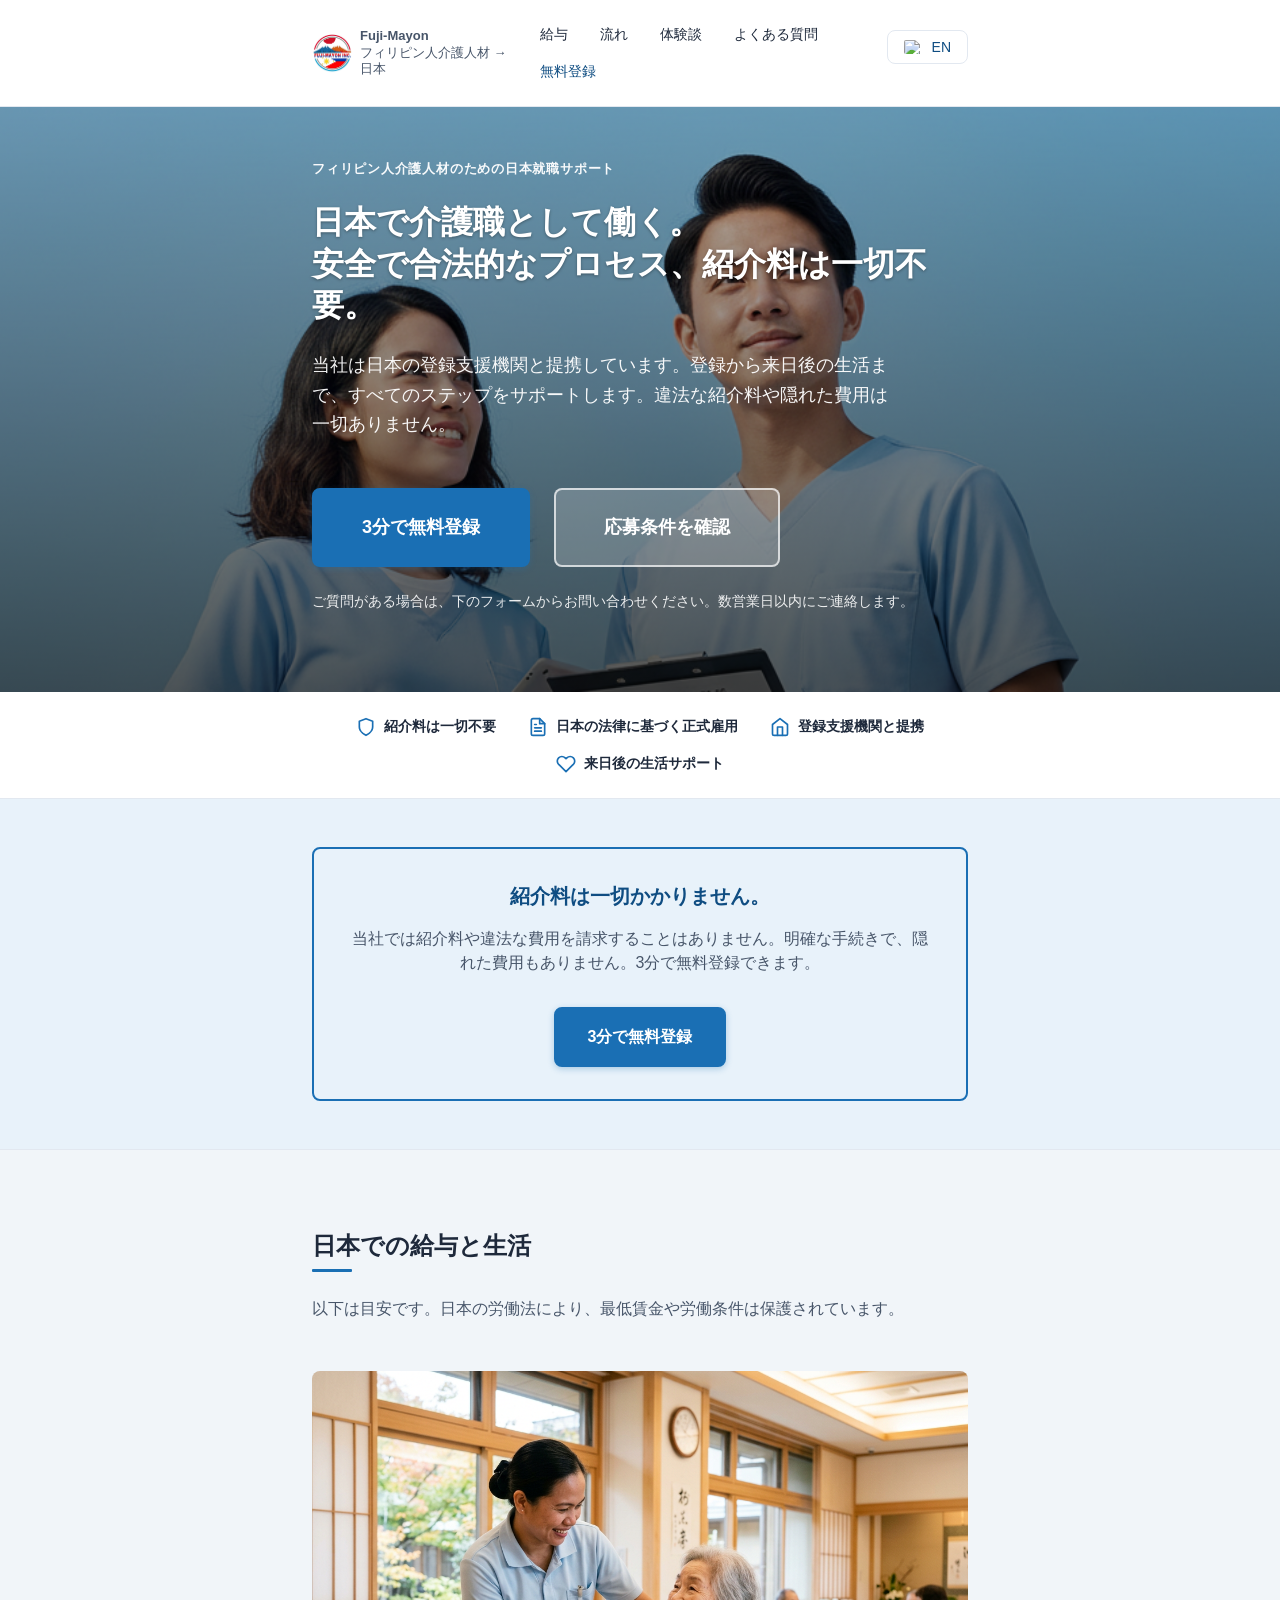
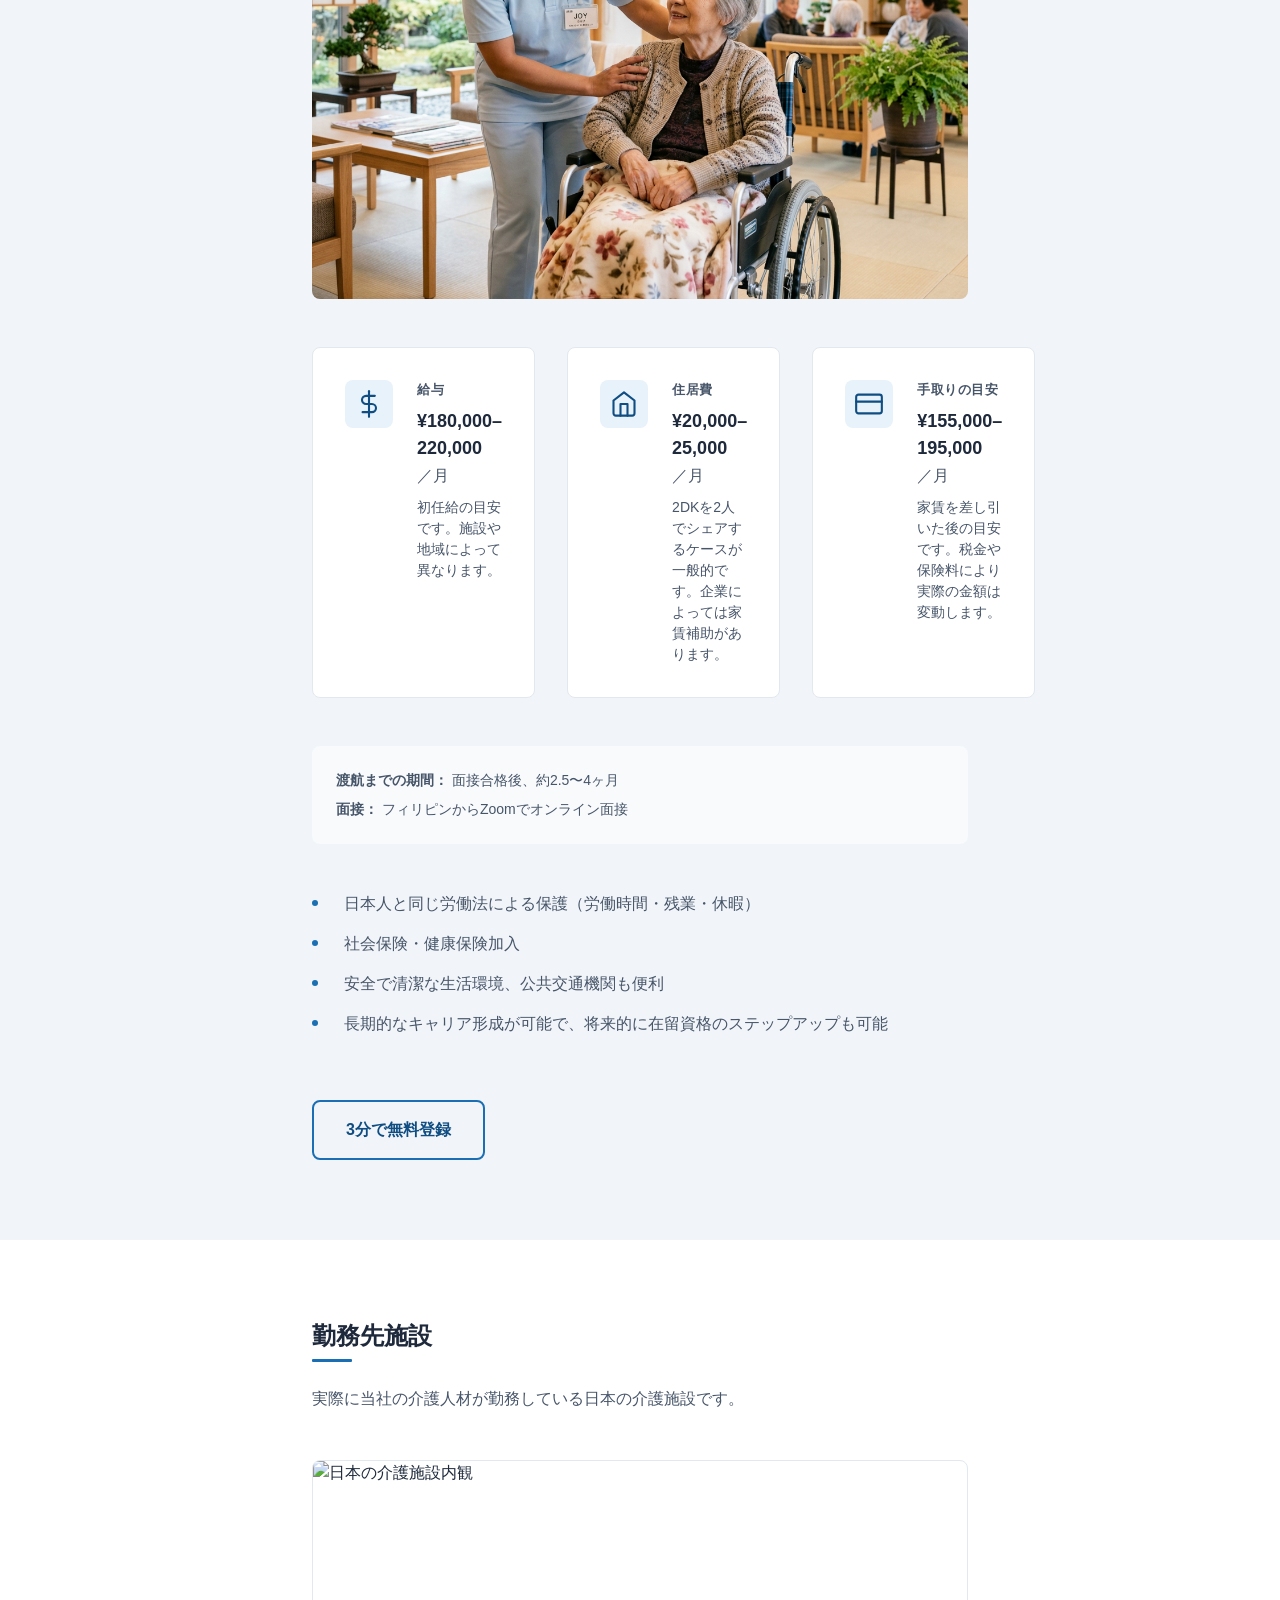
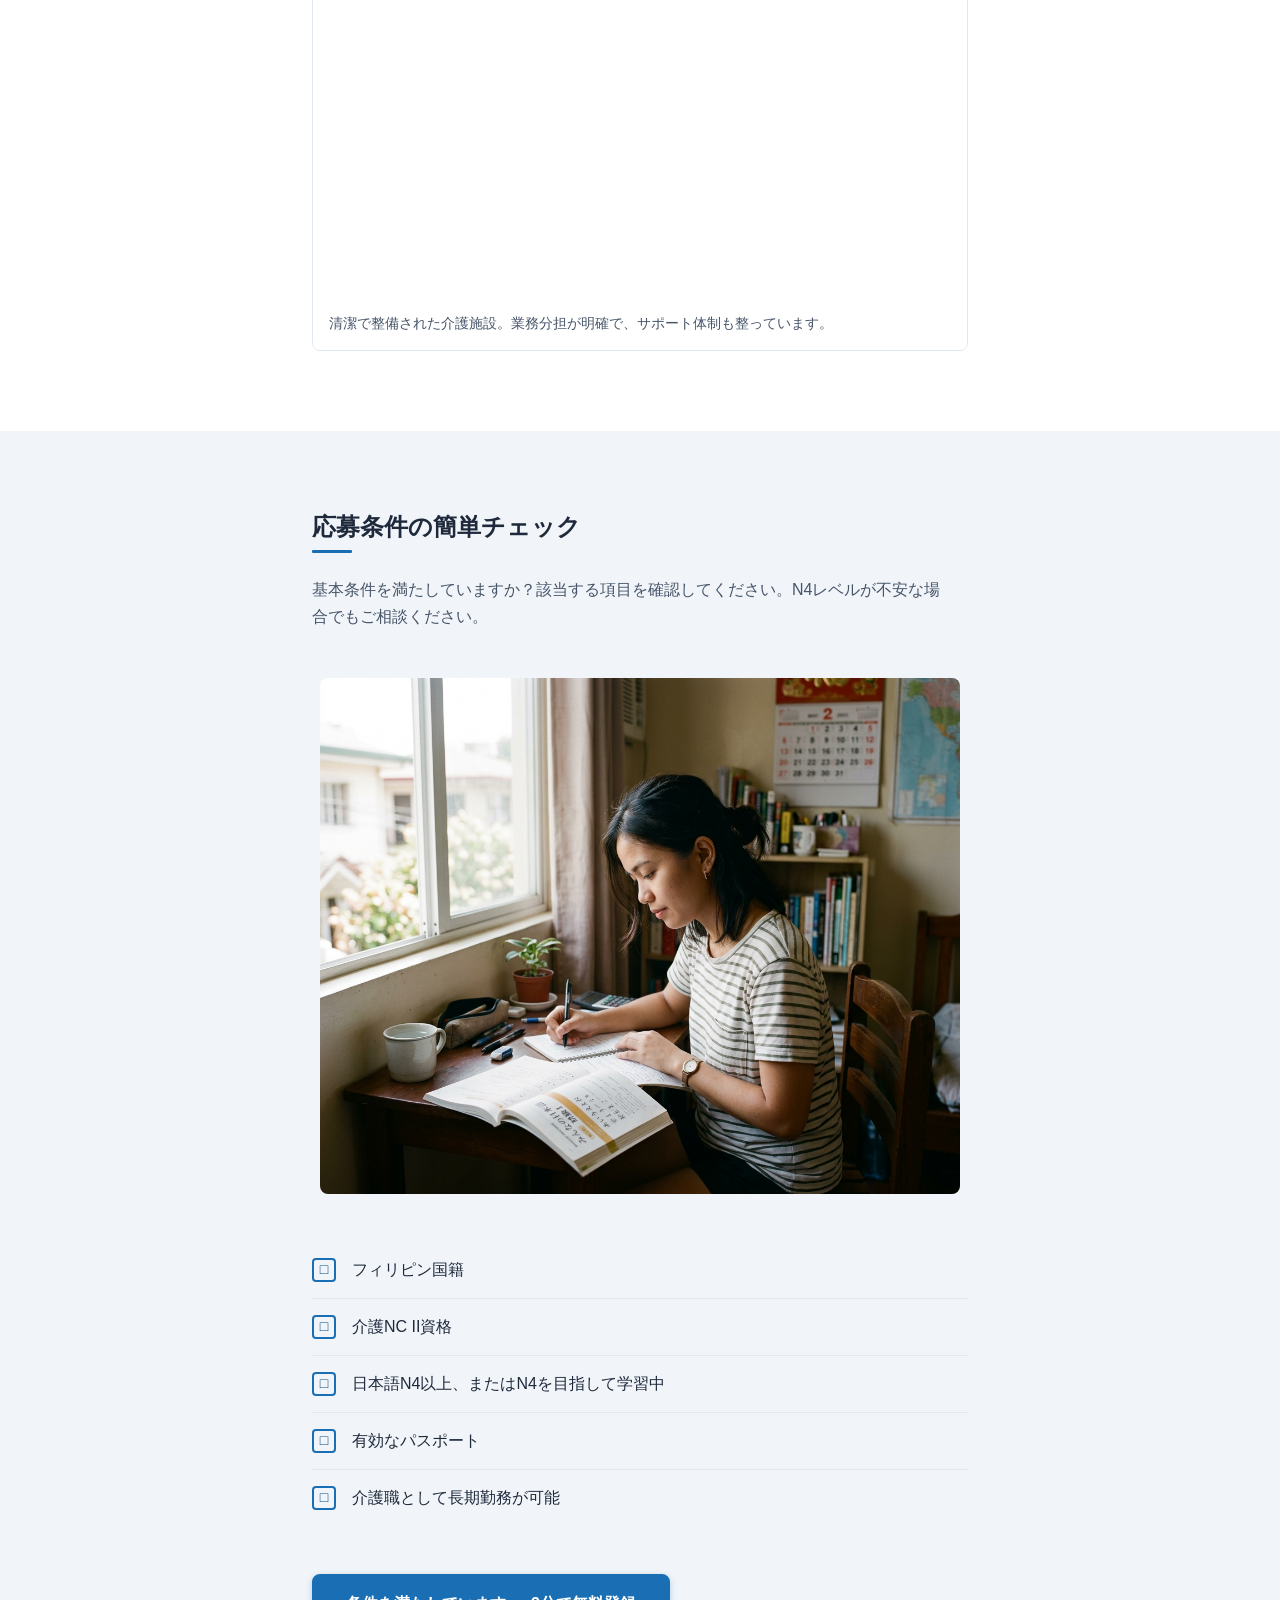
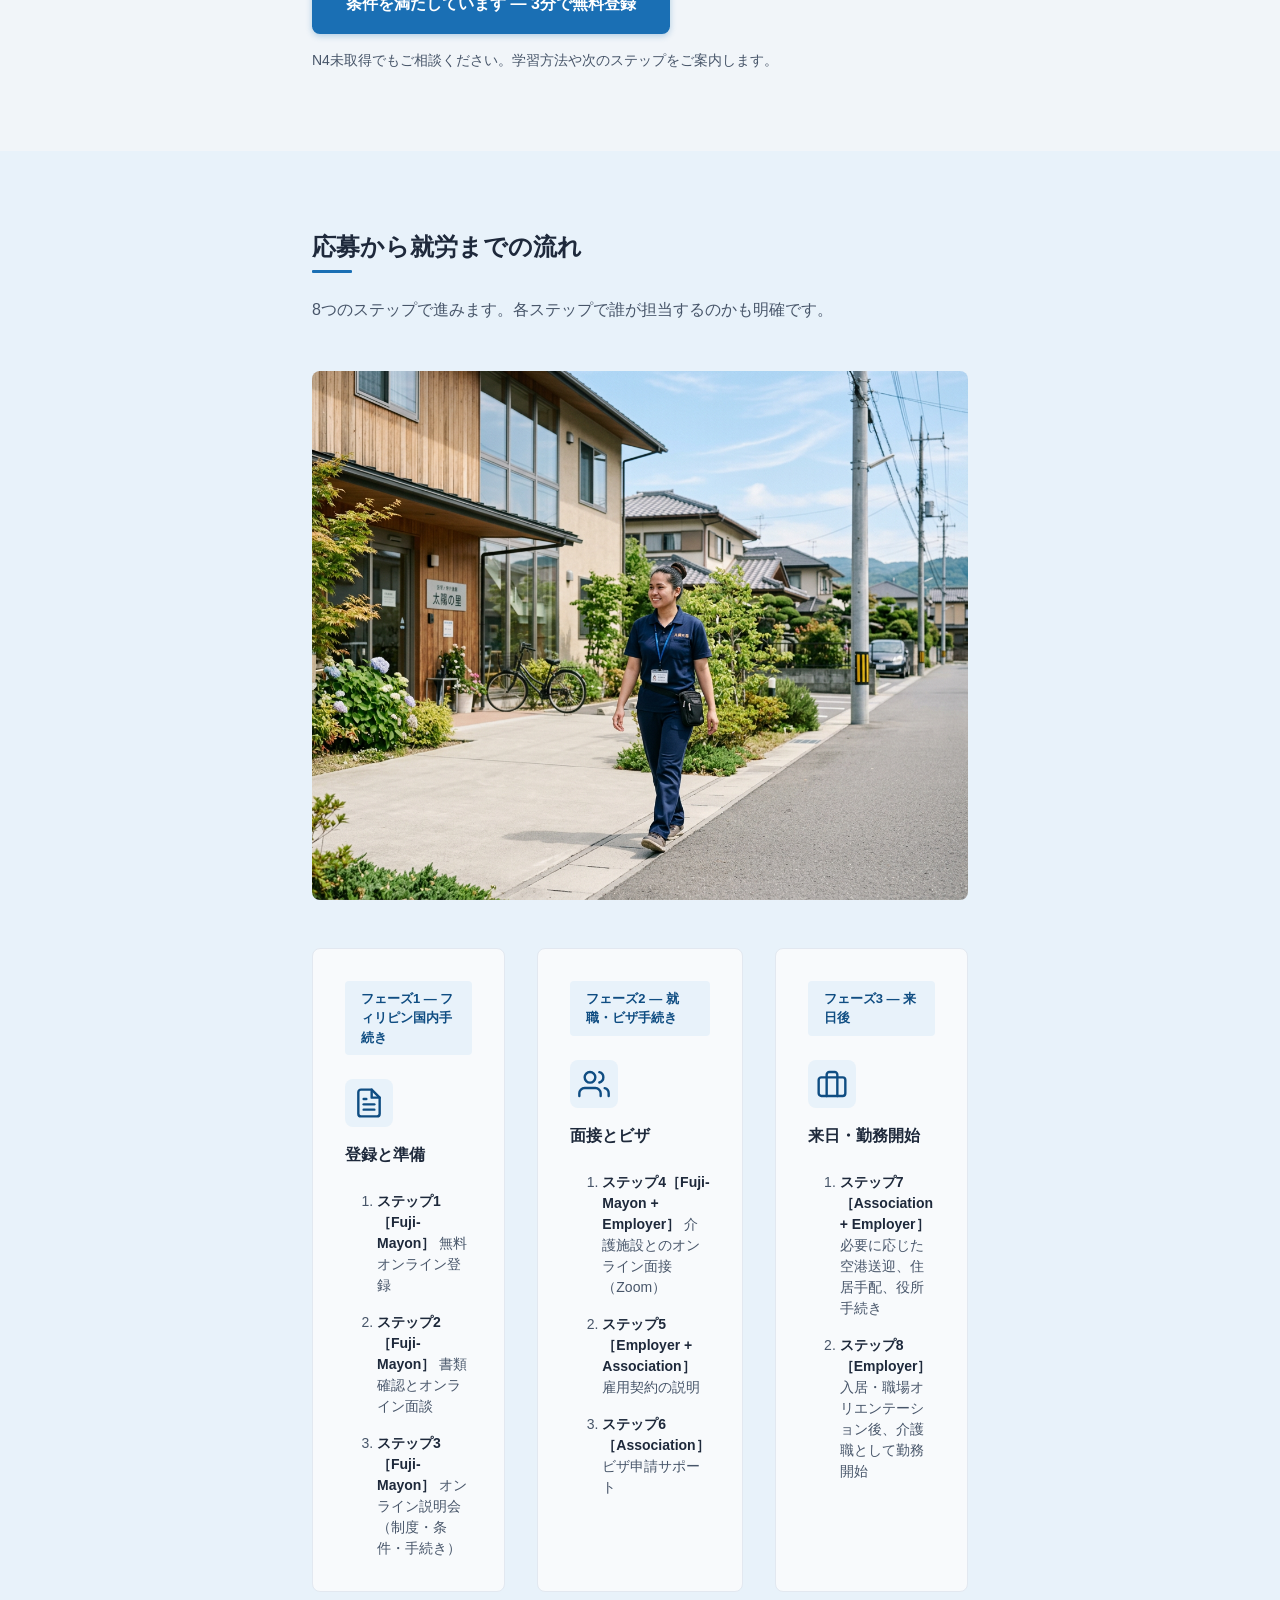
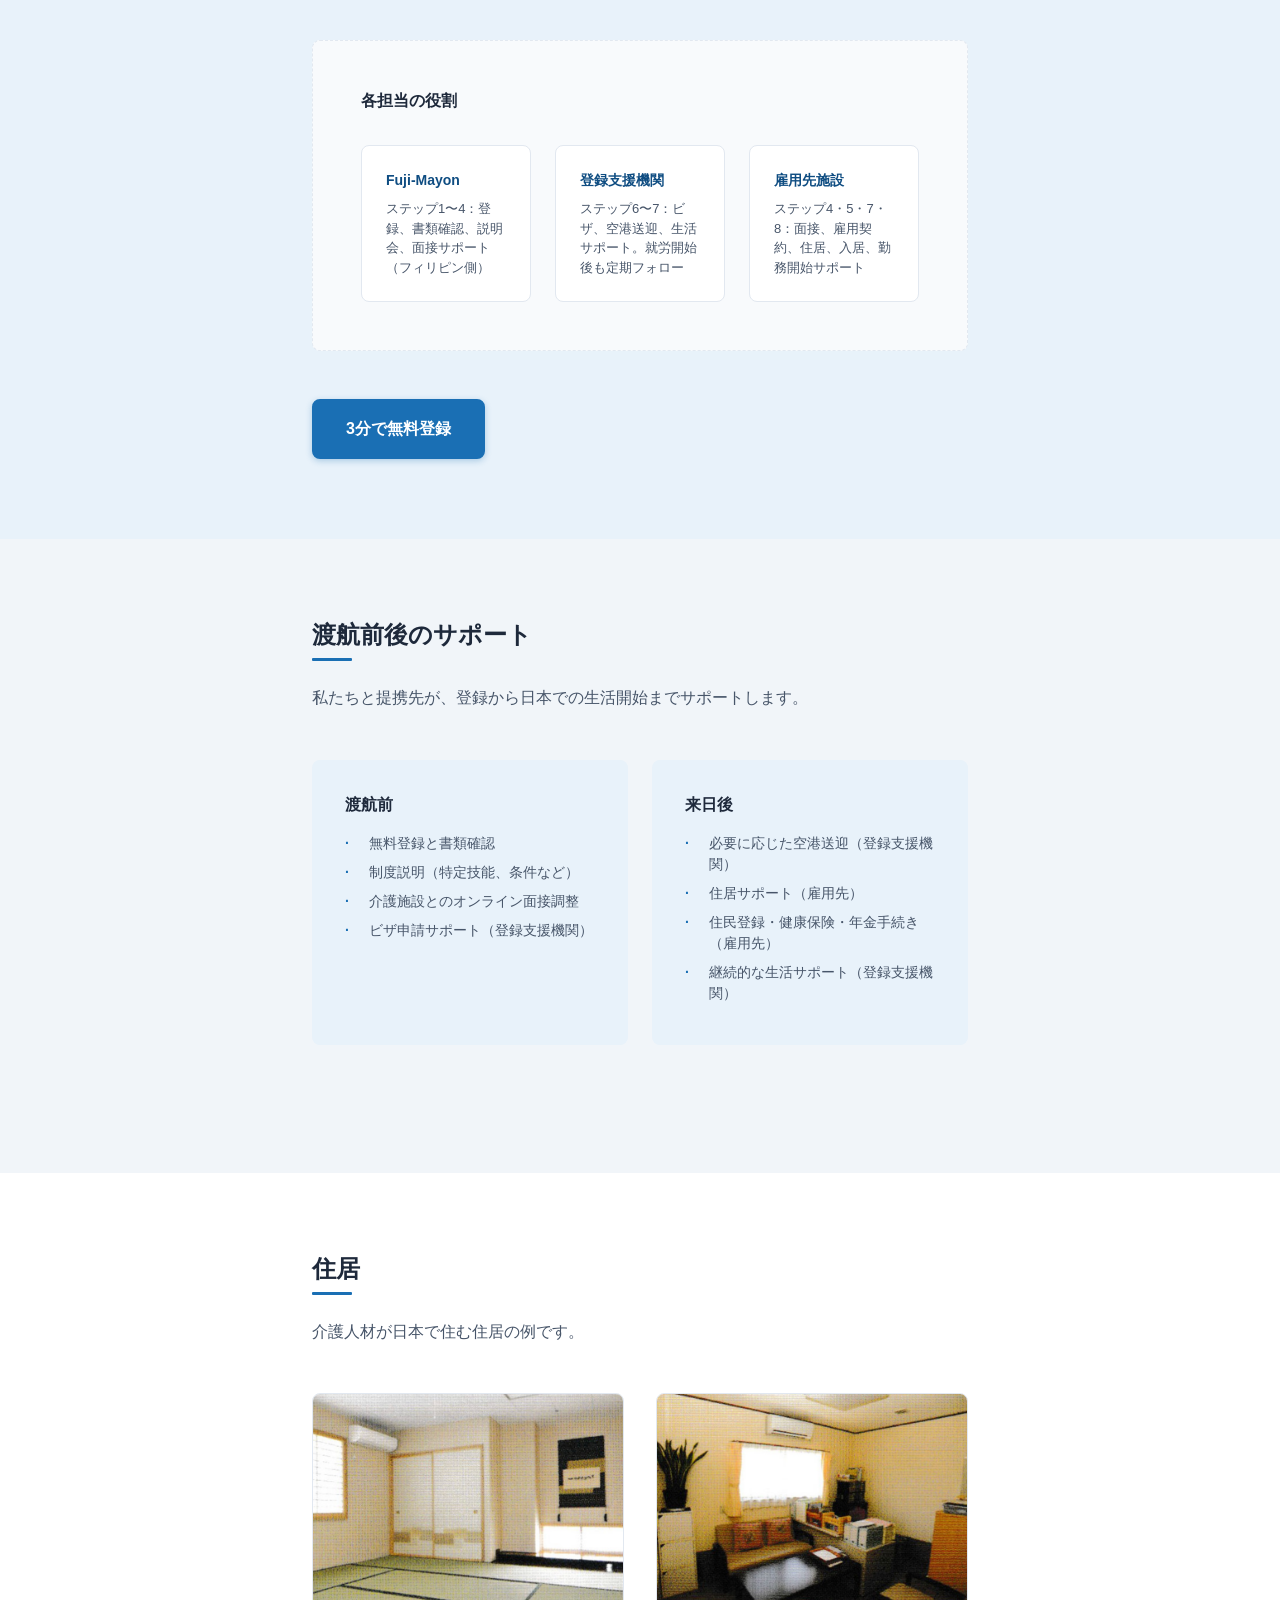
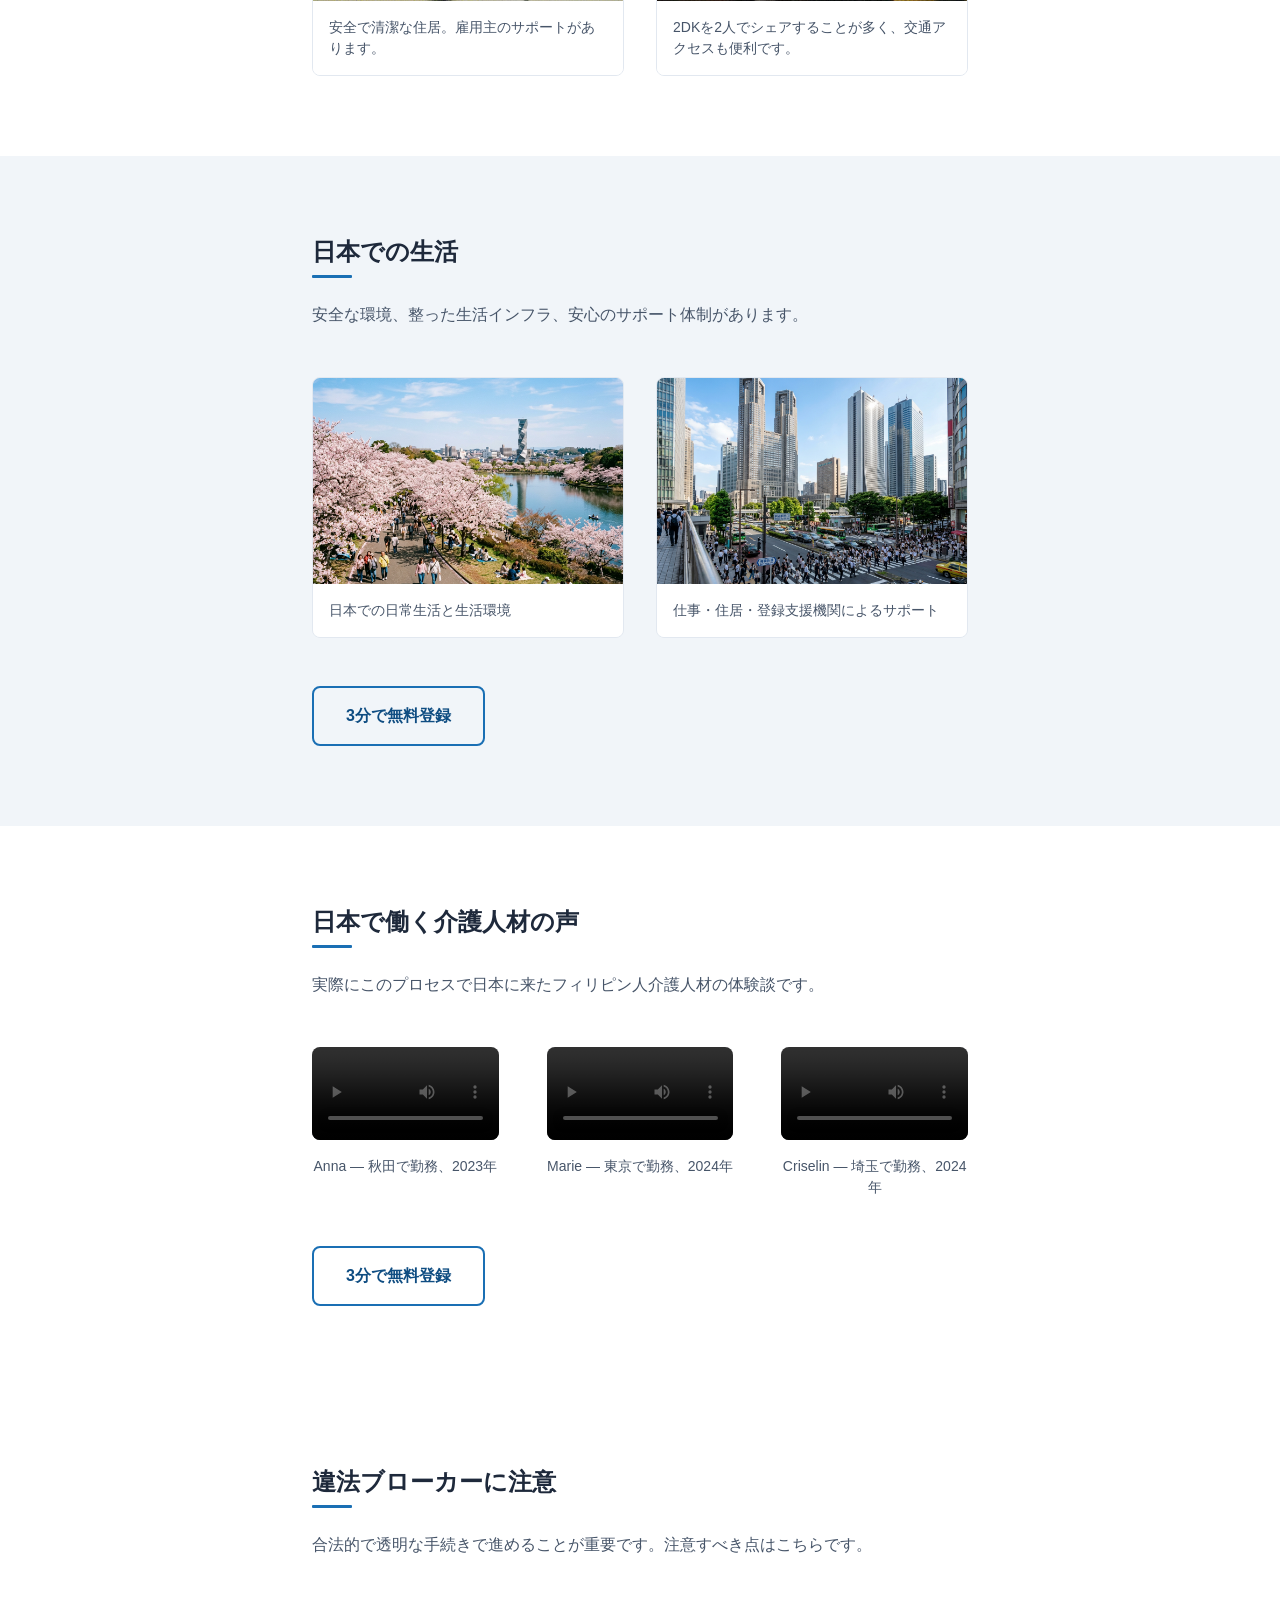
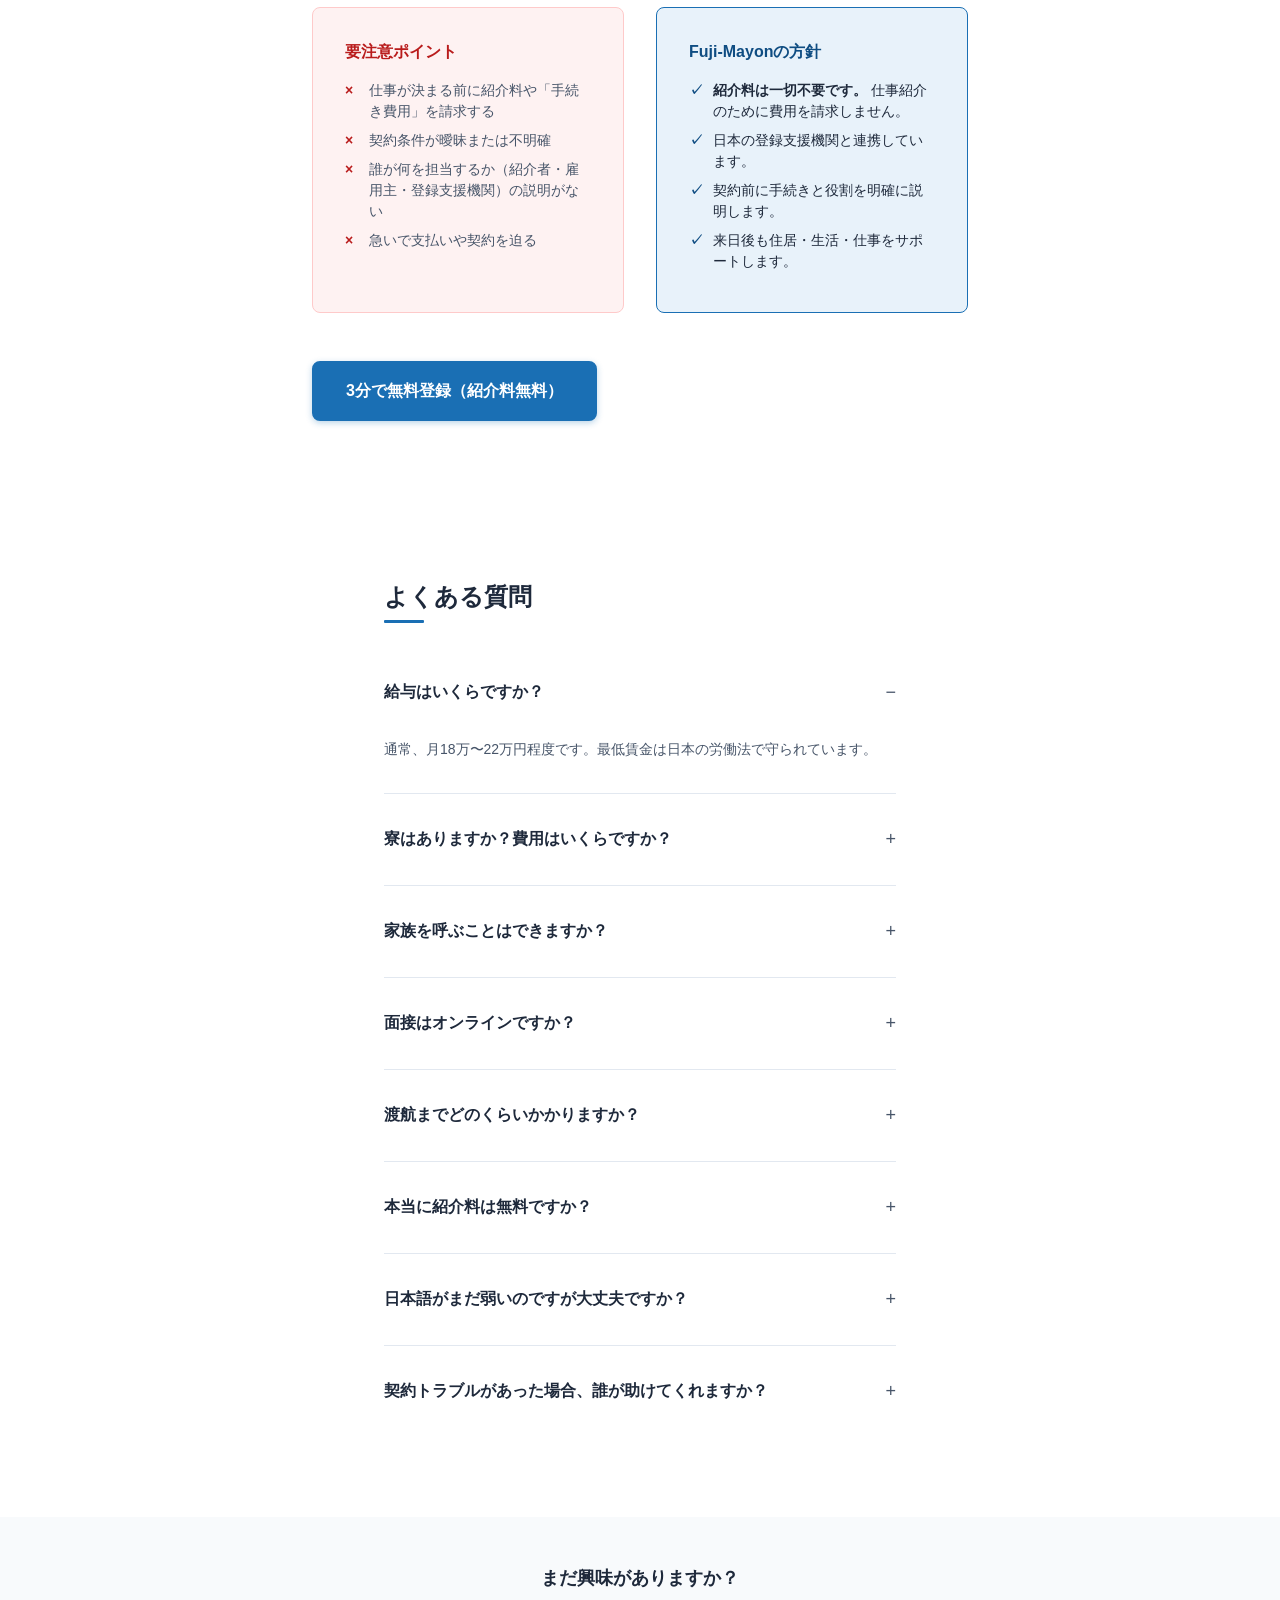
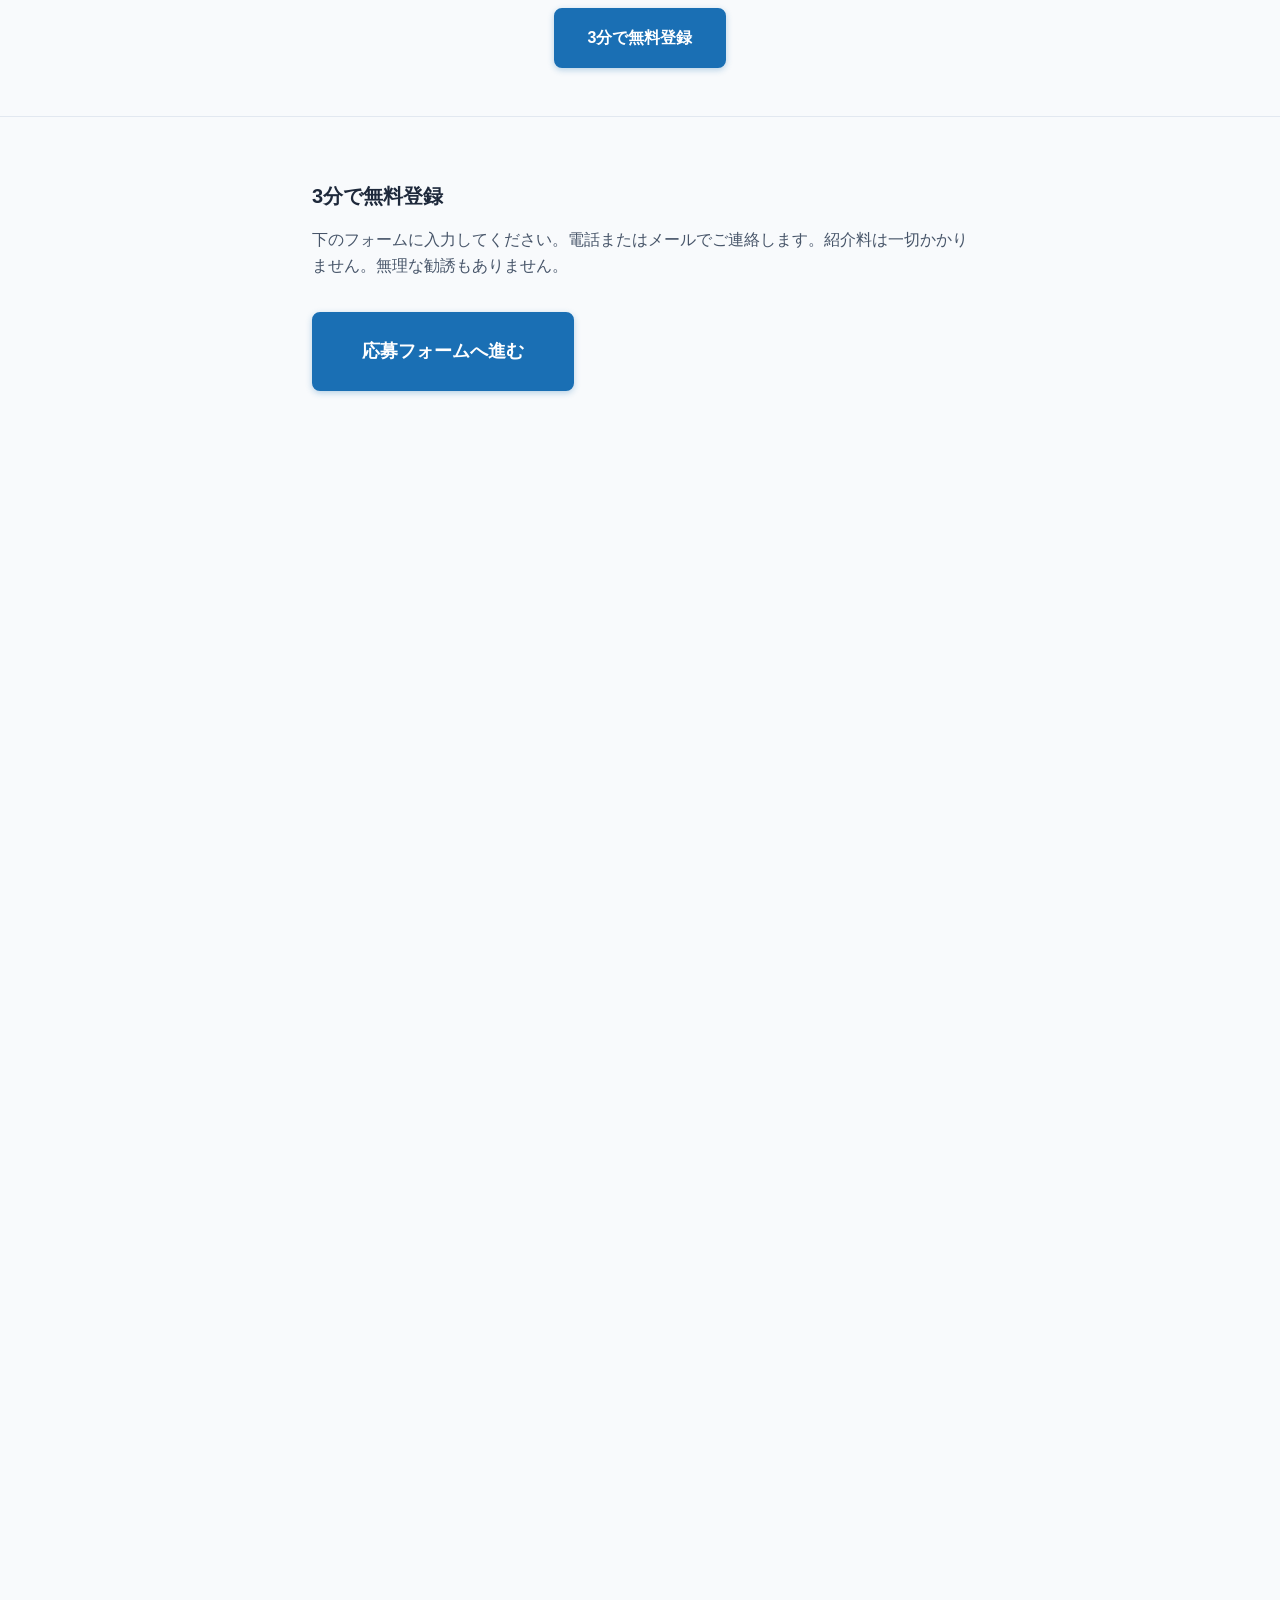
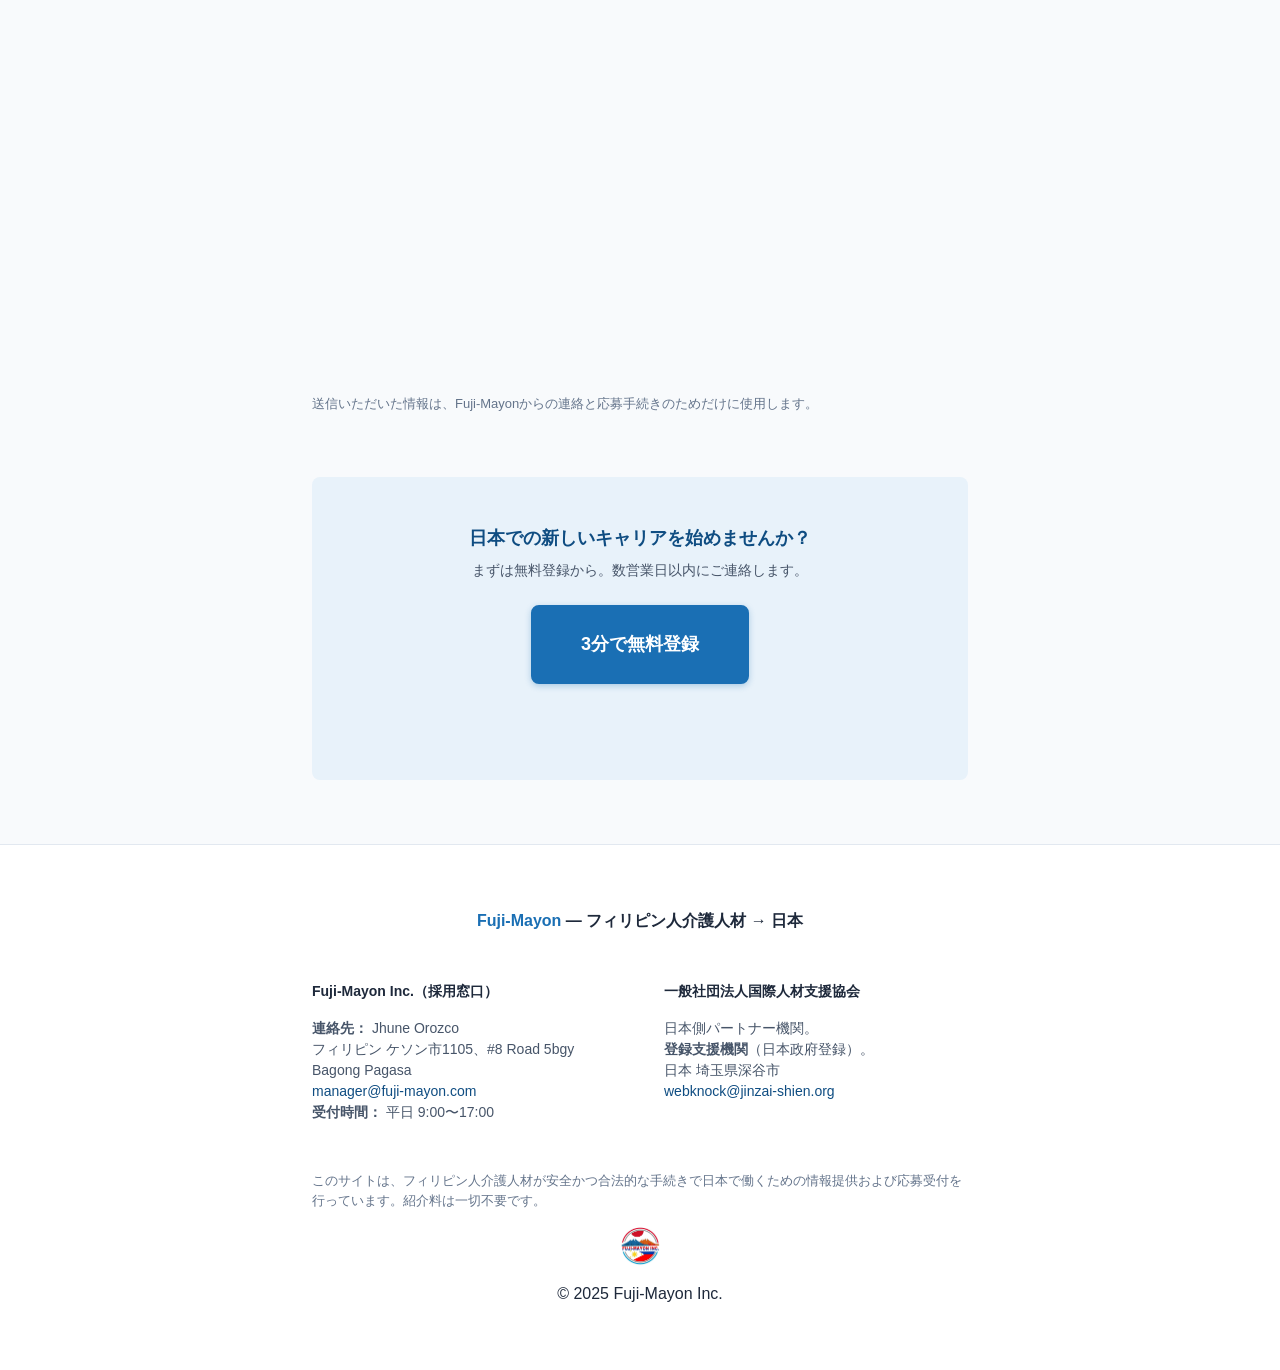
==== commit 38c6bc8c: "backup before structural sync" ====
--- a/jp.html
+++ b/jp.html
@@ -65,12 +65,12 @@
         <span>フィリピン人介護人材 → 日本</span>
       </span>
     </a>
-    <button type="button" class="nav-toggle" aria-label="Open menu" aria-expanded="false" aria-controls="main-nav">
+    <button type="button" class="nav-toggle" aria-label="メニューを開く" aria-expanded="false" aria-controls="main-nav">
       <span class="nav-toggle__bar"></span>
       <span class="nav-toggle__bar"></span>
       <span class="nav-toggle__bar"></span>
     </button>
-    <nav id="main-nav" class="nav" aria-label="Main navigation">
+    <nav id="main-nav" class="nav" aria-label="メインのナビゲーション">
       <ul class="nav__list" role="list">
         <li><a href="#salary">給与</a></li>
         <li><a href="#process">流れ</a></li>
@@ -80,12 +80,12 @@
       </ul>
     </nav>
     <div class="lang">
-      <button type="button" class="lang__btn" aria-haspopup="true" aria-expanded="false" aria-label="Language">
-        <img src="flag-en.png" alt="English" width="20" height="14" loading="lazy"> EN
+      <button type="button" class="lang__btn" aria-haspopup="true" aria-expanded="false" aria-label="言語">
+        <img src="flag-en.png" alt="英語" width="20" height="14" loading="lazy"> EN
       </button>
       <div class="lang__menu" role="menu">
-        <a href="index.html" role="menuitem">English</a>
-        <a href="ph.html" role="menuitem">Filipino</a>
+        <a href="index.html" role="menuitem">英語</a>
+        <a href="ph.html" role="menuitem">フィリピン語</a>
         <a href="jp.html" role="menuitem">日本語</a>
       </div>
     </div>
@@ -96,7 +96,7 @@
   <!-- 1. Hero -->
   <section class="hero" aria-labelledby="hero-heading">
     <div class="hero__bg">
-      <img src="Top_image2.png" alt="Filipino caregivers and care facility in Japan" width="1200" height="600" fetchpriority="high">
+      <img src="Top_image2.png" alt="フィリピン人介護人材と日本の介護施設" width="1200" height="600" fetchpriority="high">
     </div>
     <div class="hero__overlay"></div>
     <div class="container hero__content">
@@ -107,12 +107,12 @@
         <a href="#apply" class="btn btn--primary btn--lg">3分で無料登録</a>
         <a href="#eligibility-check" class="btn btn--secondary btn--lg">応募条件を確認</a>
       </div>
-      <p class="hero__hint">Questions? Fill out the form below — we’ll get back to you within a few business days.</p>
+      <p class="hero__hint">ご質問がある場合は、下のフォームからお問い合わせください。数営業日以内にご連絡します。</p>
     </div>
   </section>
 
   <!-- 2. Trust -->
-  <section class="trust-badges section-bg-white" aria-label="Why trust us">
+  <section class="trust-badges section-bg-white" aria-label="なぜ当社を信頼できるか">
     <div class="container">
       <ul class="trust-badges__list" role="list">
         <li><span class="trust-badges__icon" aria-hidden="true"><svg width="20" height="20" viewBox="0 0 24 24" fill="none" stroke="currentColor" stroke-width="2" stroke-linecap="round" stroke-linejoin="round"><path d="M12 22s8-4 8-10V5l-8-3-8 3v7c0 6 8 10 8 10z"/></svg></span> 紹介料は一切不要</li>
@@ -147,7 +147,7 @@
           <span class="salary-infographic__icon" aria-hidden="true"><svg width="28" height="28" viewBox="0 0 24 24" fill="none" stroke="currentColor" stroke-width="1.8" stroke-linecap="round" stroke-linejoin="round"><line x1="12" y1="1" x2="12" y2="23"/><path d="M17 5H9.5a3.5 3.5 0 0 0 0 7h5a3.5 3.5 0 0 1 0 7H6.5"/></svg></span>
           <div class="salary-infographic__content">
             <p class="salary-infographic__label">給与</p>
-            <p class="salary-infographic__value">¥180,000–220,000 <span class="salary-infographic__unit">/ month</span></p>
+            <p class="salary-infographic__value">¥180,000–220,000 <span class="salary-infographic__unit">／月</span></p>
             <p class="salary-infographic__note">初任給の目安です。施設や地域によって異なります。</p>
           </div>
         </div>
@@ -155,7 +155,7 @@
           <span class="salary-infographic__icon" aria-hidden="true"><svg width="28" height="28" viewBox="0 0 24 24" fill="none" stroke="currentColor" stroke-width="1.8" stroke-linecap="round" stroke-linejoin="round"><path d="M3 9l9-7 9 7v11a2 2 0 0 1-2 2H5a2 2 0 0 1-2-2z"/><polyline points="9 22 9 12 15 12 15 22"/></svg></span>
           <div class="salary-infographic__content">
             <p class="salary-infographic__label">住居費</p>
-            <p class="salary-infographic__value">¥20,000–25,000 <span class="salary-infographic__unit">/ month</span></p>
+            <p class="salary-infographic__value">¥20,000–25,000 <span class="salary-infographic__unit">／月</span></p>
             <p class="salary-infographic__note">2DKを2人でシェアするケースが一般的です。企業によっては家賃補助があります。</p>
           </div>
         </div>
@@ -163,7 +163,7 @@
           <span class="salary-infographic__icon" aria-hidden="true"><svg width="28" height="28" viewBox="0 0 24 24" fill="none" stroke="currentColor" stroke-width="1.8" stroke-linecap="round" stroke-linejoin="round"><rect x="1" y="4" width="22" height="16" rx="2" ry="2"/><line x1="1" y1="10" x2="23" y2="10"/></svg></span>
           <div class="salary-infographic__content">
             <p class="salary-infographic__label">手取りの目安</p>
-            <p class="salary-infographic__value">¥155,000–195,000 <span class="salary-infographic__unit">/ month</span></p>
+            <p class="salary-infographic__value">¥155,000–195,000 <span class="salary-infographic__unit">／月</span></p>
             <p class="salary-infographic__note">家賃を差し引いた後の目安です。税金や保険料により実際の金額は変動します。</p>
           </div>
         </div>
@@ -202,7 +202,7 @@
   <section id="eligibility-check" class="section section--alt" aria-labelledby="eligibility-check-heading">
     <div class="container">
       <h2 id="eligibility-check-heading" class="section__title">応募条件の簡単チェック</h2>
-      <p class="section__lead">Do you meet the basics? Tick what applies. If you’re not sure about N4, we can still advise you.</p>
+      <p class="section__lead">基本条件を満たしていますか？該当する項目を確認してください。N4レベルが不安な場合でもご相談ください。</p>
       <figure class="eligibility-section__visual">
         <img src="eligibility_section.png" alt="介護人材応募の基本条件チェック" width="640" height="360" loading="lazy">
       </figure>
@@ -354,22 +354,22 @@
     <div class="container">
       <h2 id="testimonials-heading" class="section__title">日本で働く介護人材の声</h2>
       <p class="section__lead">実際にこのプロセスで日本に来たフィリピン人介護人材の体験談です。</p>
-      <div class="testimonials__videos" aria-label="Portrait caregiver videos">
+      <div class="testimonials__videos" aria-label="介護者体験談動画">
         <figure class="testimonials__video-card">
           <video class="testimonials__video" src="anna.mp4" controls preload="metadata" playsinline aria-label="Annaさんの体験談動画">
-            Your browser does not support the video tag.
+            お使いのブラウザでは動画を再生できません。
           </video>
           <figcaption class="testimonials__video-caption">Anna — 秋田で勤務、2023年</figcaption>
         </figure>
         <figure class="testimonials__video-card">
           <video class="testimonials__video" src="maly.mp4" controls preload="metadata" playsinline aria-label="Marieさんの体験談動画">
-            Your browser does not support the video tag.
+            お使いのブラウザでは動画を再生できません。
           </video>
           <figcaption class="testimonials__video-caption">Marie — 東京で勤務、2024年</figcaption>
         </figure>
         <figure class="testimonials__video-card">
           <video class="testimonials__video" src="panas.mp4" controls preload="metadata" playsinline aria-label="Criselinさんの体験談動画">
-            Your browser does not support the video tag.
+            お使いのブラウザでは動画を再生できません。
           </video>
           <figcaption class="testimonials__video-caption">Criselin — 埼玉で勤務、2024年</figcaption>
         </figure>
@@ -384,12 +384,12 @@
   <section id="anti-scam" class="section anti-scam" aria-labelledby="anti-scam-heading">
     <div class="container">
       <h2 id="anti-scam-heading" class="section__title">違法ブローカーに注意</h2>
-      <p class="section__lead">Work with a legal, transparent process. Here’s what to look for.</p>
+      <p class="section__lead">合法的で透明な手続きで進めることが重要です。注意すべき点はこちらです。</p>
       <div class="anti-scam__content">
         <div class="anti-scam__box anti-scam__box--warn">
           <h3>要注意ポイント</h3>
           <ul>
-            <li>Anyone asking for placement fee or “processing fee” before you get a job</li>
+            <li>仕事が決まる前に紹介料や「手続き費用」を請求する</li>
             <li>契約条件が曖昧または不明確</li>
             <li>誰が何を担当するか（紹介者・雇用主・登録支援機関）の説明がない</li>
             <li>急いで支払いや契約を迫る</li>
@@ -462,14 +462,14 @@
           <dt class="faq__q">
             <button type="button" class="faq__trigger" aria-expanded="false" aria-controls="faq-a8" id="faq-q8">契約トラブルがあった場合、誰が助けてくれますか？</button>
           </dt>
-          <dd class="faq__a" id="faq-a8" aria-labelledby="faq-q8" hidden>The Association gives one-on-one support. You don’t handle problems alone.</dd>
+          <dd class="faq__a" id="faq-a8" aria-labelledby="faq-q8" hidden>登録支援機関が個別にサポートします。一人で対応する必要はありません。</dd>
         </div>
       </dl>
     </div>
   </section>
 
   <!-- FAQ CTA -->
-  <section class="faq-cta" aria-label="Apply after FAQ">
+  <section class="faq-cta" aria-label="FAQ後の申し込み">
     <div class="container container--narrow">
       <p class="faq-cta__title">まだ興味がありますか？</p>
       <p class="faq-cta__actions">
@@ -482,23 +482,23 @@
   <section id="apply" class="cta-section" aria-labelledby="apply-heading">
     <div class="container">
       <h2 id="apply-heading" class="cta-section__title">3分で無料登録</h2>
-      <p class="cta-section__lead">Fill out the form below. We’ll contact you by phone or email. No placement fee. No obligation.</p>
+      <p class="cta-section__lead">下のフォームに入力してください。電話またはメールでご連絡します。紹介料は一切かかりません。無理な勧誘もありません。</p>
       <div class="cta-section__choices">
         <a href="#form" class="btn btn--primary btn--lg">応募フォームへ進む</a>
       </div>
       <div id="form" class="form-embed">
         <iframe
           src="https://docs.google.com/forms/d/e/1FAIpQLSeoqN5JmOo_KHwmzlBVMz3oZ9WQPhHL9FKtv0Wb22SOZKOH3g/viewform?embedded=true"
-          title="Fuji-Mayon application form"
+          title="Fuji-Mayon 応募フォーム"
           width="100%"
           height="1500">
-          Loading form…
+          フォームを読み込み中…
         </iframe>
       </div>
       <p class="cta-section__hint">送信いただいた情報は、Fuji-Mayonからの連絡と応募手続きのためだけに使用します。</p>
       <div class="bottom-cta">
         <p class="bottom-cta__title">日本での新しいキャリアを始めませんか？</p>
-        <p class="bottom-cta__text">Apply in 3 minutes. We’ll get back to you within a few business days.</p>
+        <p class="bottom-cta__text">まずは無料登録から。数営業日以内にご連絡します。</p>
         <a href="#form" class="btn btn--primary btn--lg">3分で無料登録</a>
       </div>
     </div>
@@ -512,14 +512,14 @@
       <div class="footer__block">
         <h4 class="footer__title">Fuji-Mayon Inc.（採用窓口）</h4>
         <p><strong>連絡先：</strong> Jhune Orozco<br>
-        #8 Road 5bgy Bagong Pagasa, Quezon City 1105, Philippines<br>
+        フィリピン ケソン市1105、#8 Road 5bgy Bagong Pagasa<br>
         <a href="mailto:manager@fuji-mayon.com">manager@fuji-mayon.com</a><br>
         <strong>受付時間：</strong> 平日 9:00〜17:00</p>
       </div>
       <div class="footer__block">
         <h4 class="footer__title">一般社団法人国際人材支援協会</h4>
         <p>日本側パートナー機関。<br><strong>登録支援機関</strong>（日本政府登録）。<br>
-        Fukaya City, Saitama Prefecture, Japan<br>
+        日本 埼玉県深谷市<br>
         <a href="mailto:webknock@jinzai-shien.org">webknock@jinzai-shien.org</a></p>
       </div>
     </div>
@@ -532,7 +532,7 @@
 <script>
 (function(){
   var nav=document.getElementById('main-nav'), toggle=document.querySelector('.nav-toggle'), lang=document.querySelector('.lang'), langBtn=document.querySelector('.lang__btn');
-  if(toggle&&nav){ toggle.addEventListener('click',function(){ var on=!nav.classList.contains('is-open'); nav.classList.toggle('is-open',on); toggle.setAttribute('aria-expanded',on?'true':'false'); toggle.setAttribute('aria-label',on?'Close menu':'Open menu'); if(lang&&on)lang.classList.remove('is-open'); }); }
+  if(toggle&&nav){ toggle.addEventListener('click',function(){ var on=!nav.classList.contains('is-open'); nav.classList.toggle('is-open',on); toggle.setAttribute('aria-expanded',on?'true':'false'); toggle.setAttribute('aria-label',on?'メニューを閉じる':'メニューを開く'); if(lang&&on)lang.classList.remove('is-open'); }); }
   if(langBtn&&lang){ langBtn.addEventListener('click',function(e){ e.stopPropagation(); var on=!lang.classList.toggle('is-open'); langBtn.setAttribute('aria-expanded',on?'true':'false'); }); document.addEventListener('click',function(){ lang.classList.remove('is-open'); if(langBtn)langBtn.setAttribute('aria-expanded','false'); }); }
   document.querySelectorAll('a[href^="#"]').forEach(function(a){ var id=a.getAttribute('href'); if(id==='#')return; var el=document.querySelector(id); if(!el)return; a.addEventListener('click',function(e){ e.preventDefault(); var h=document.querySelector('.header'); var y=el.getBoundingClientRect().top+window.pageYOffset-(h?h.offsetHeight:0); window.scrollTo({top:y,behavior:'smooth'}); if(nav&&nav.classList.contains('is-open')&&toggle){ nav.classList.remove('is-open'); toggle.setAttribute('aria-expanded','false'); } }); });
   // FAQ accordion
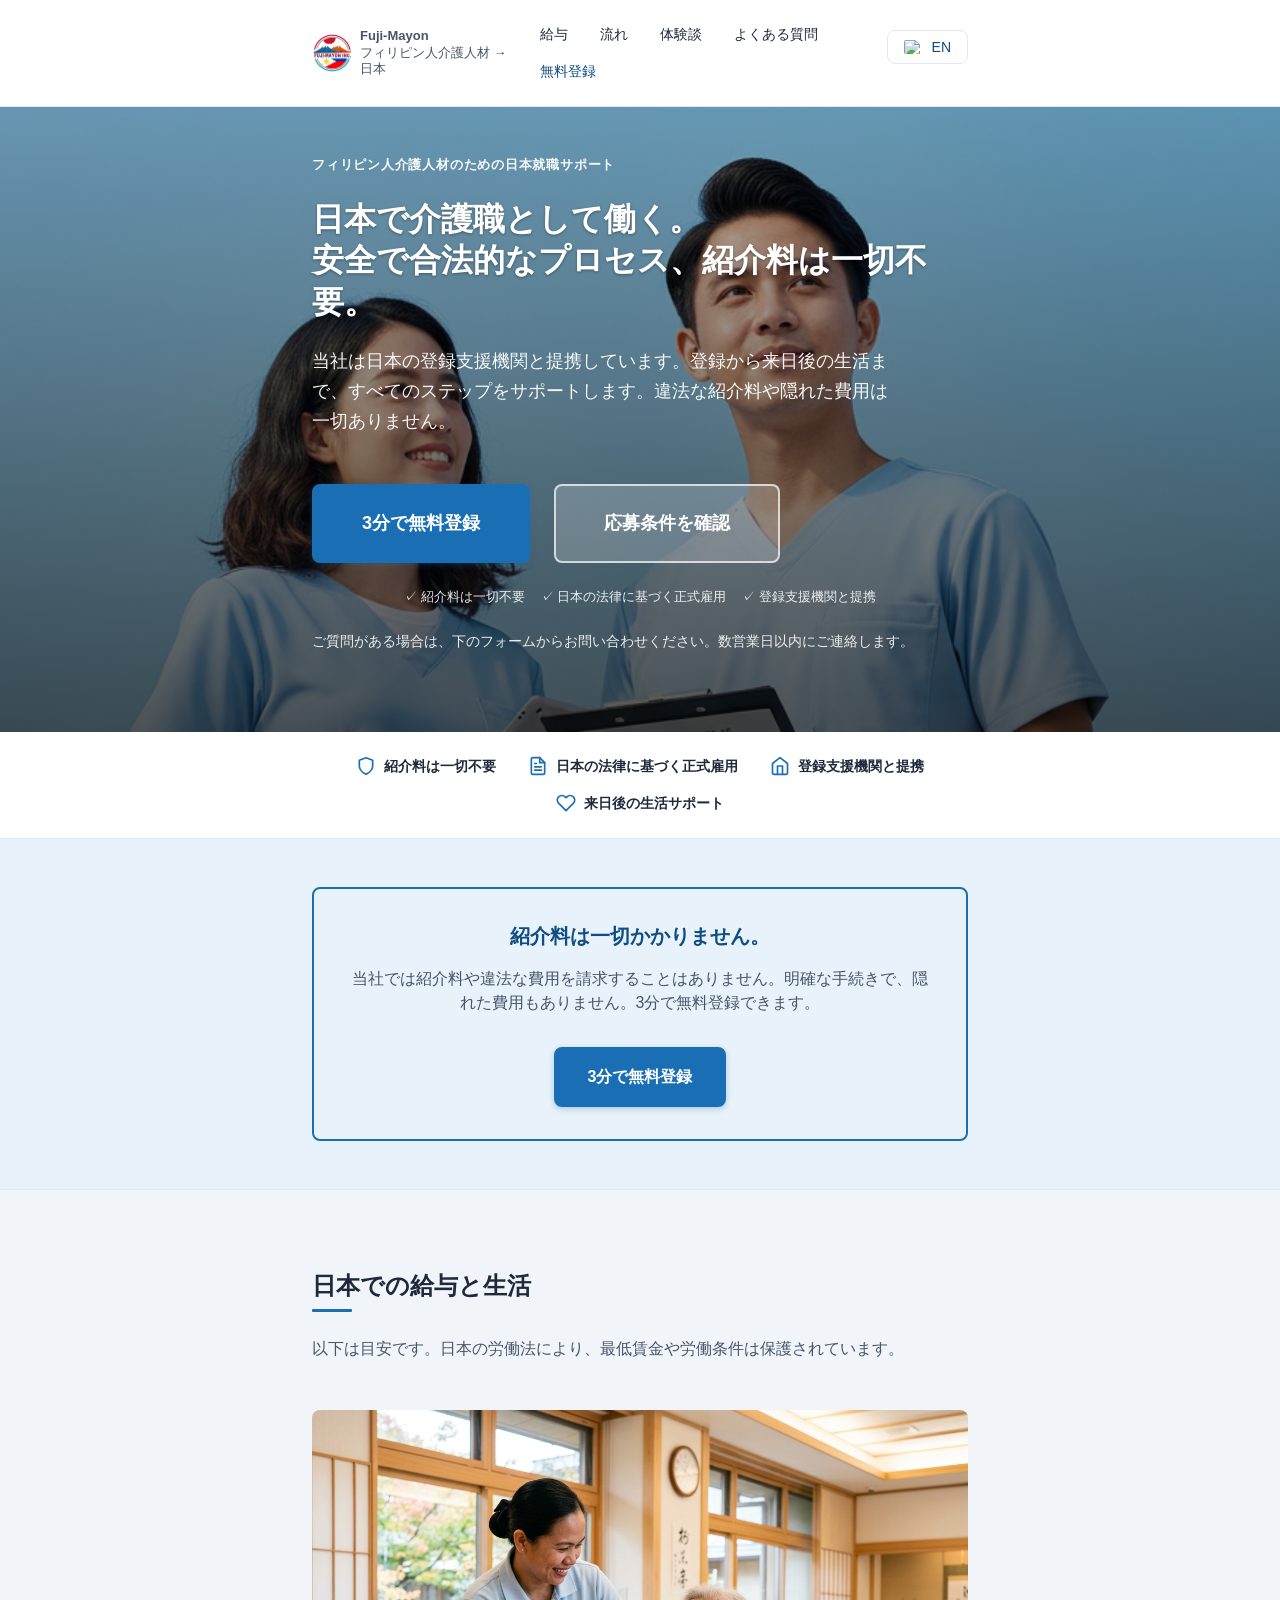
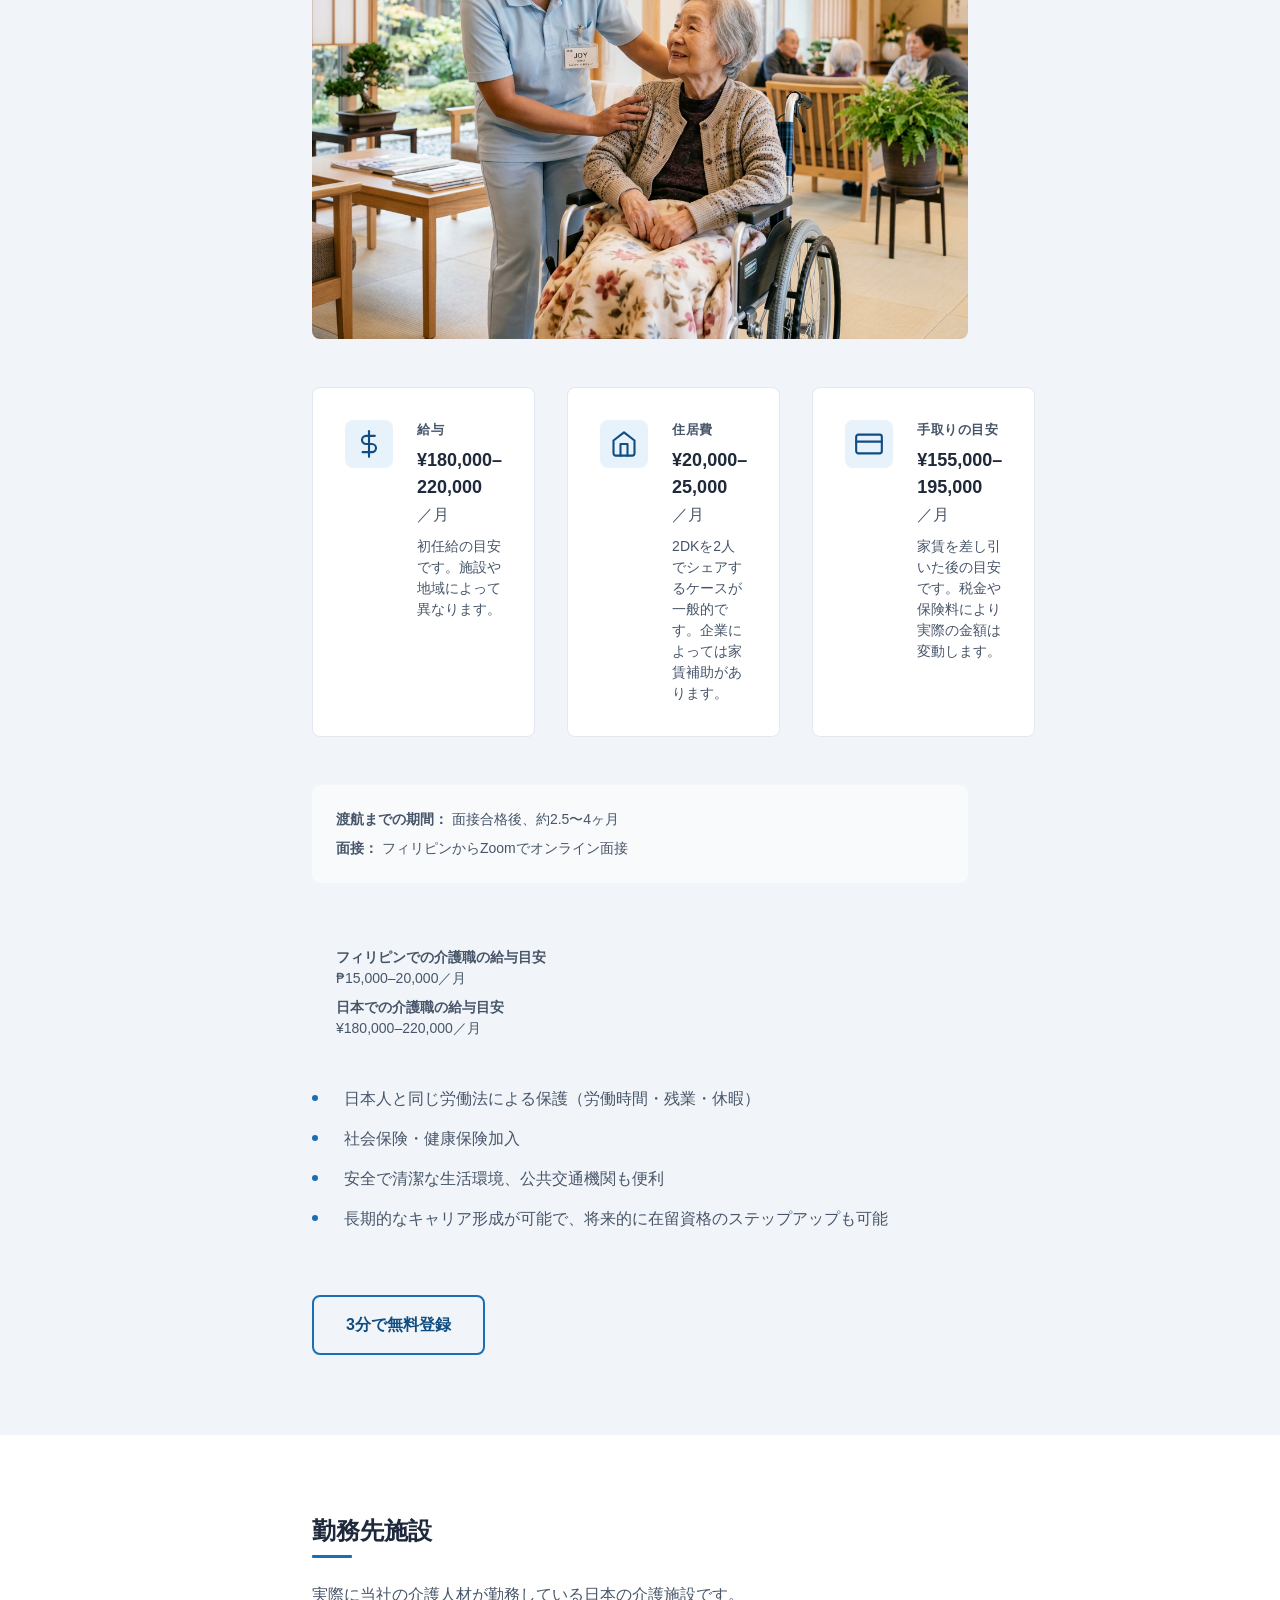
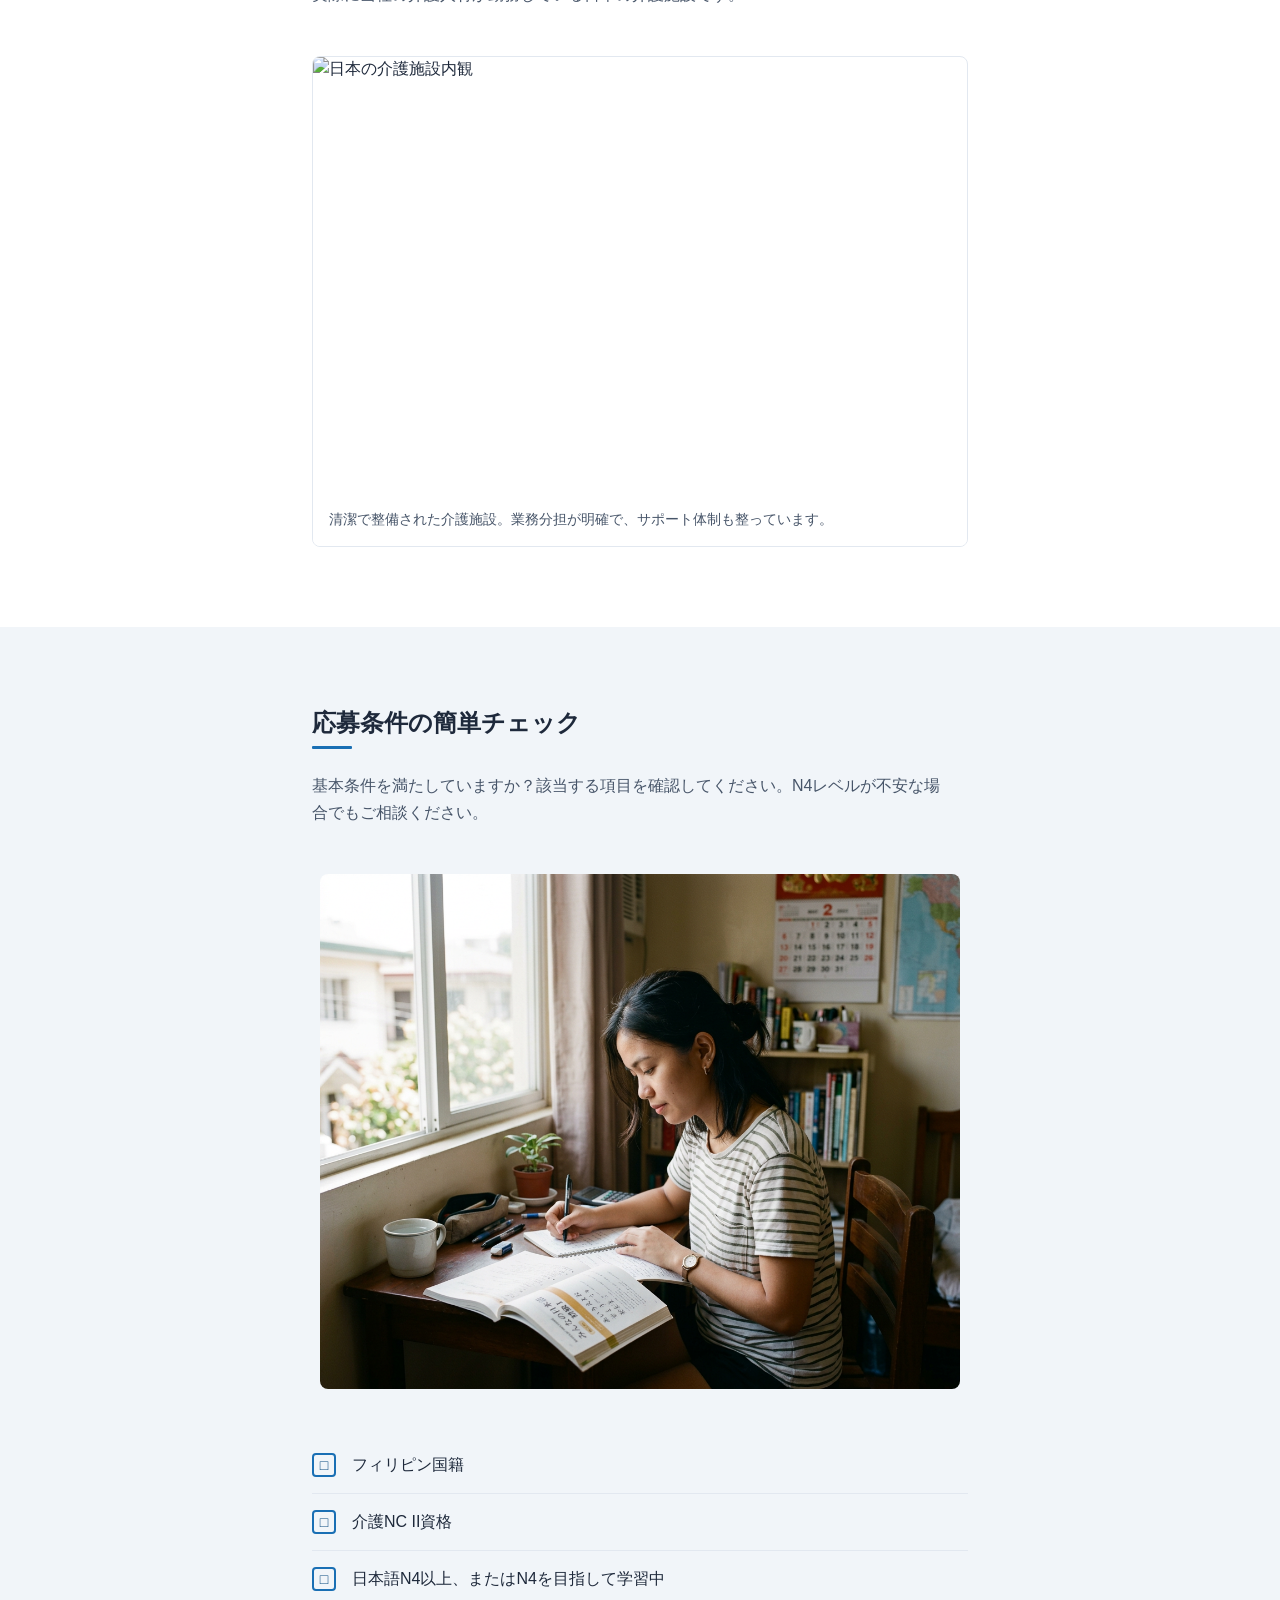
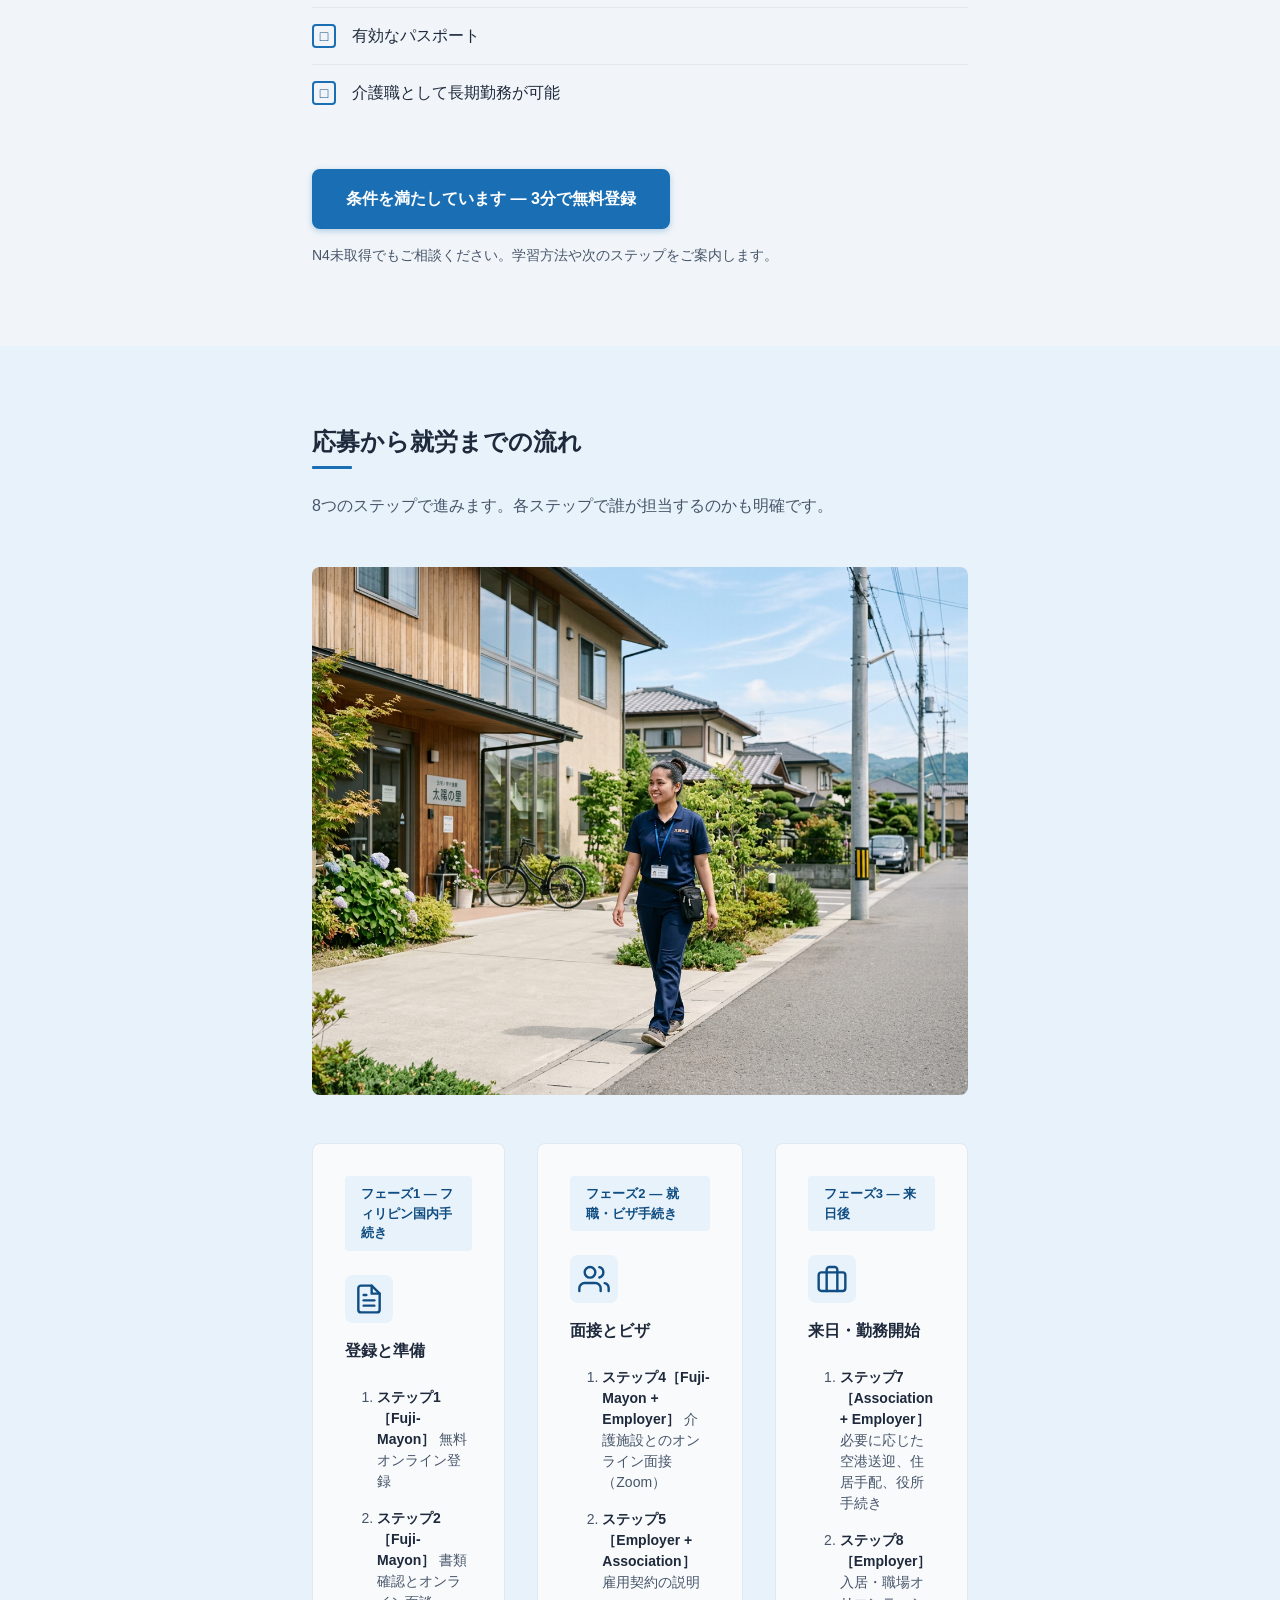
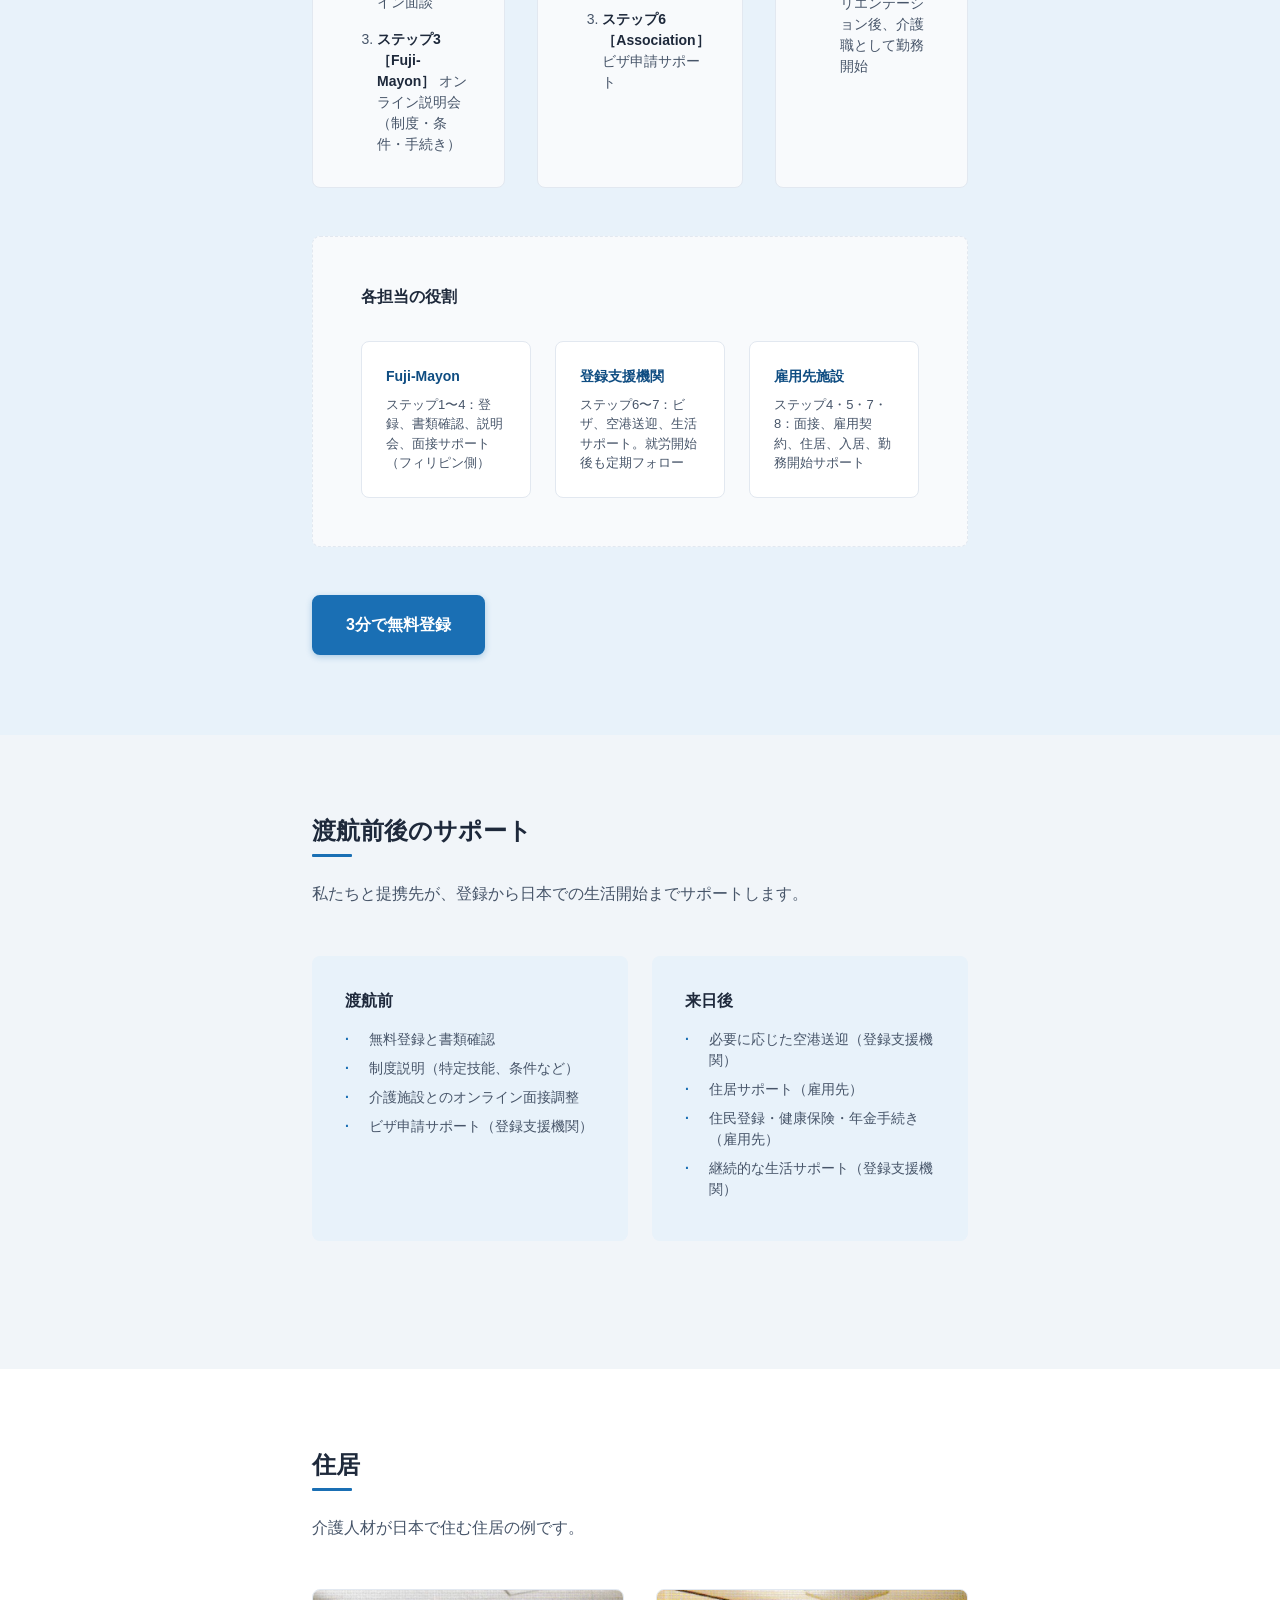
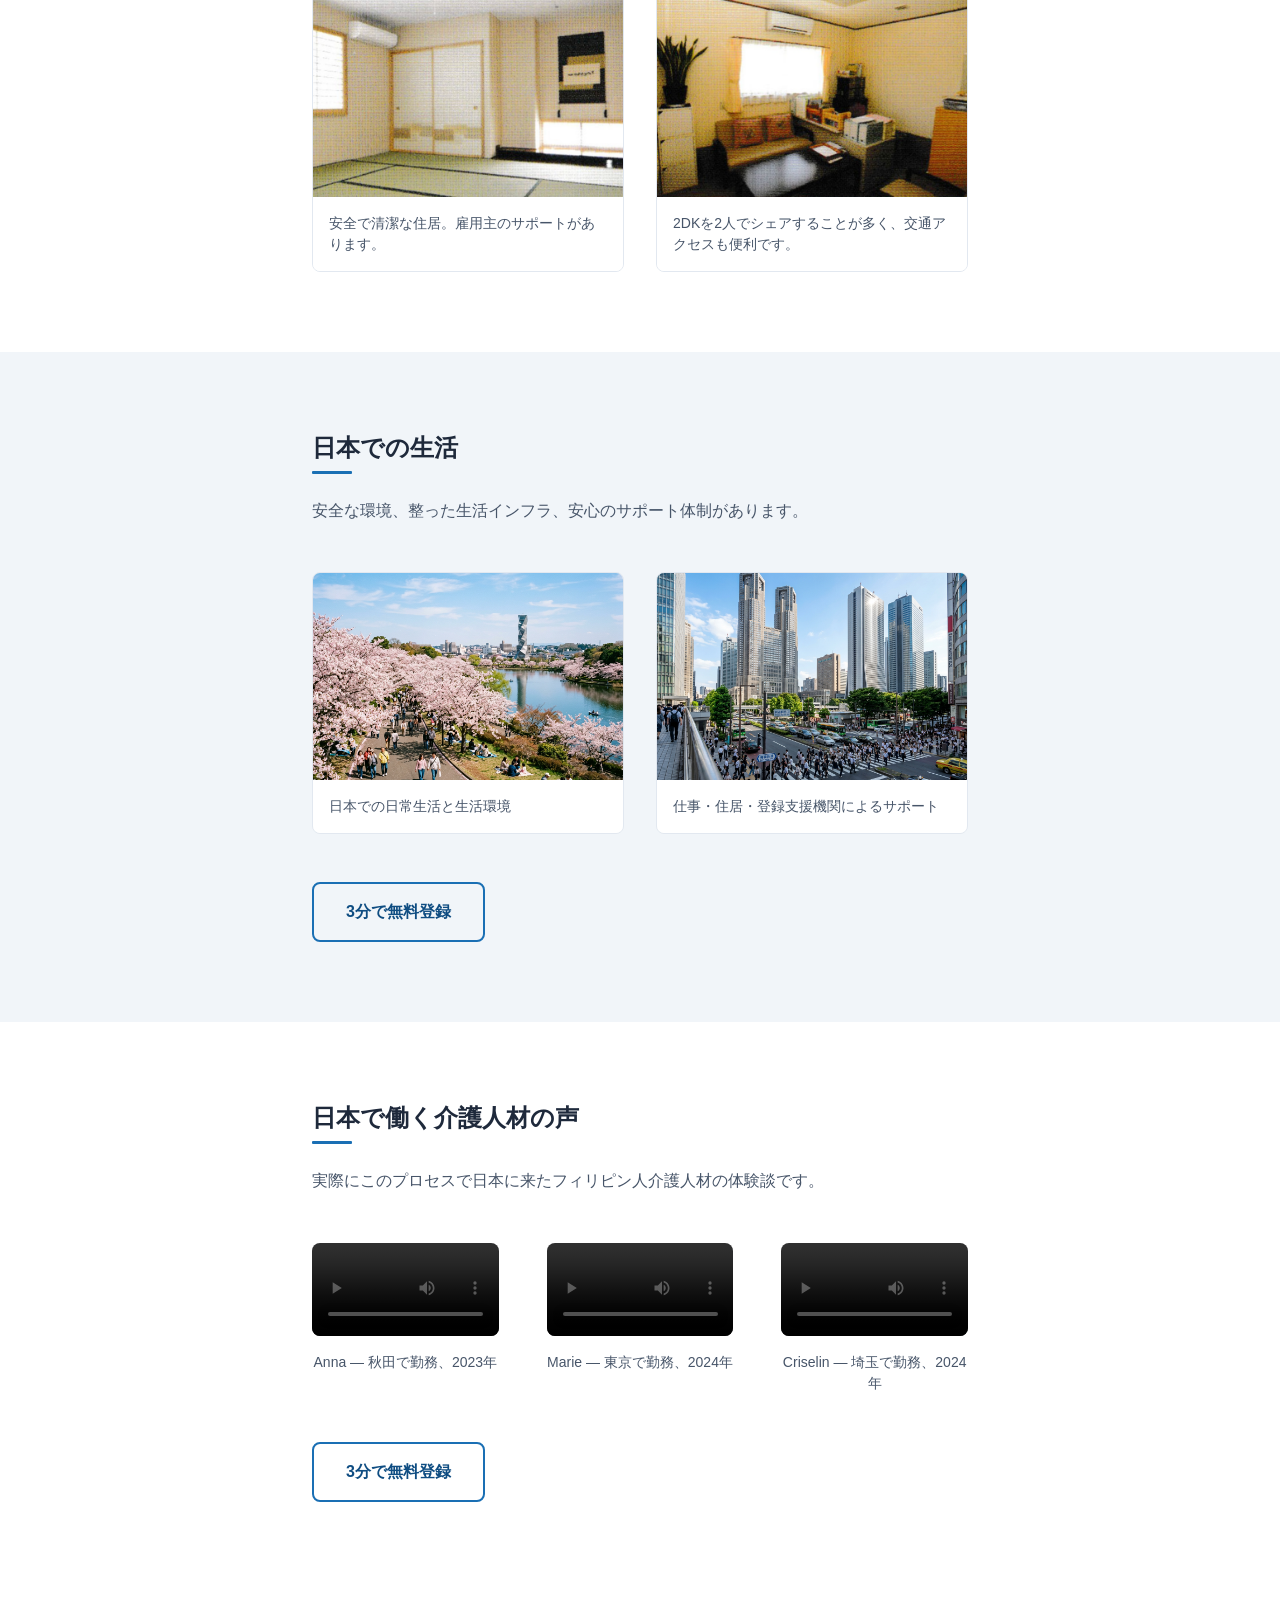
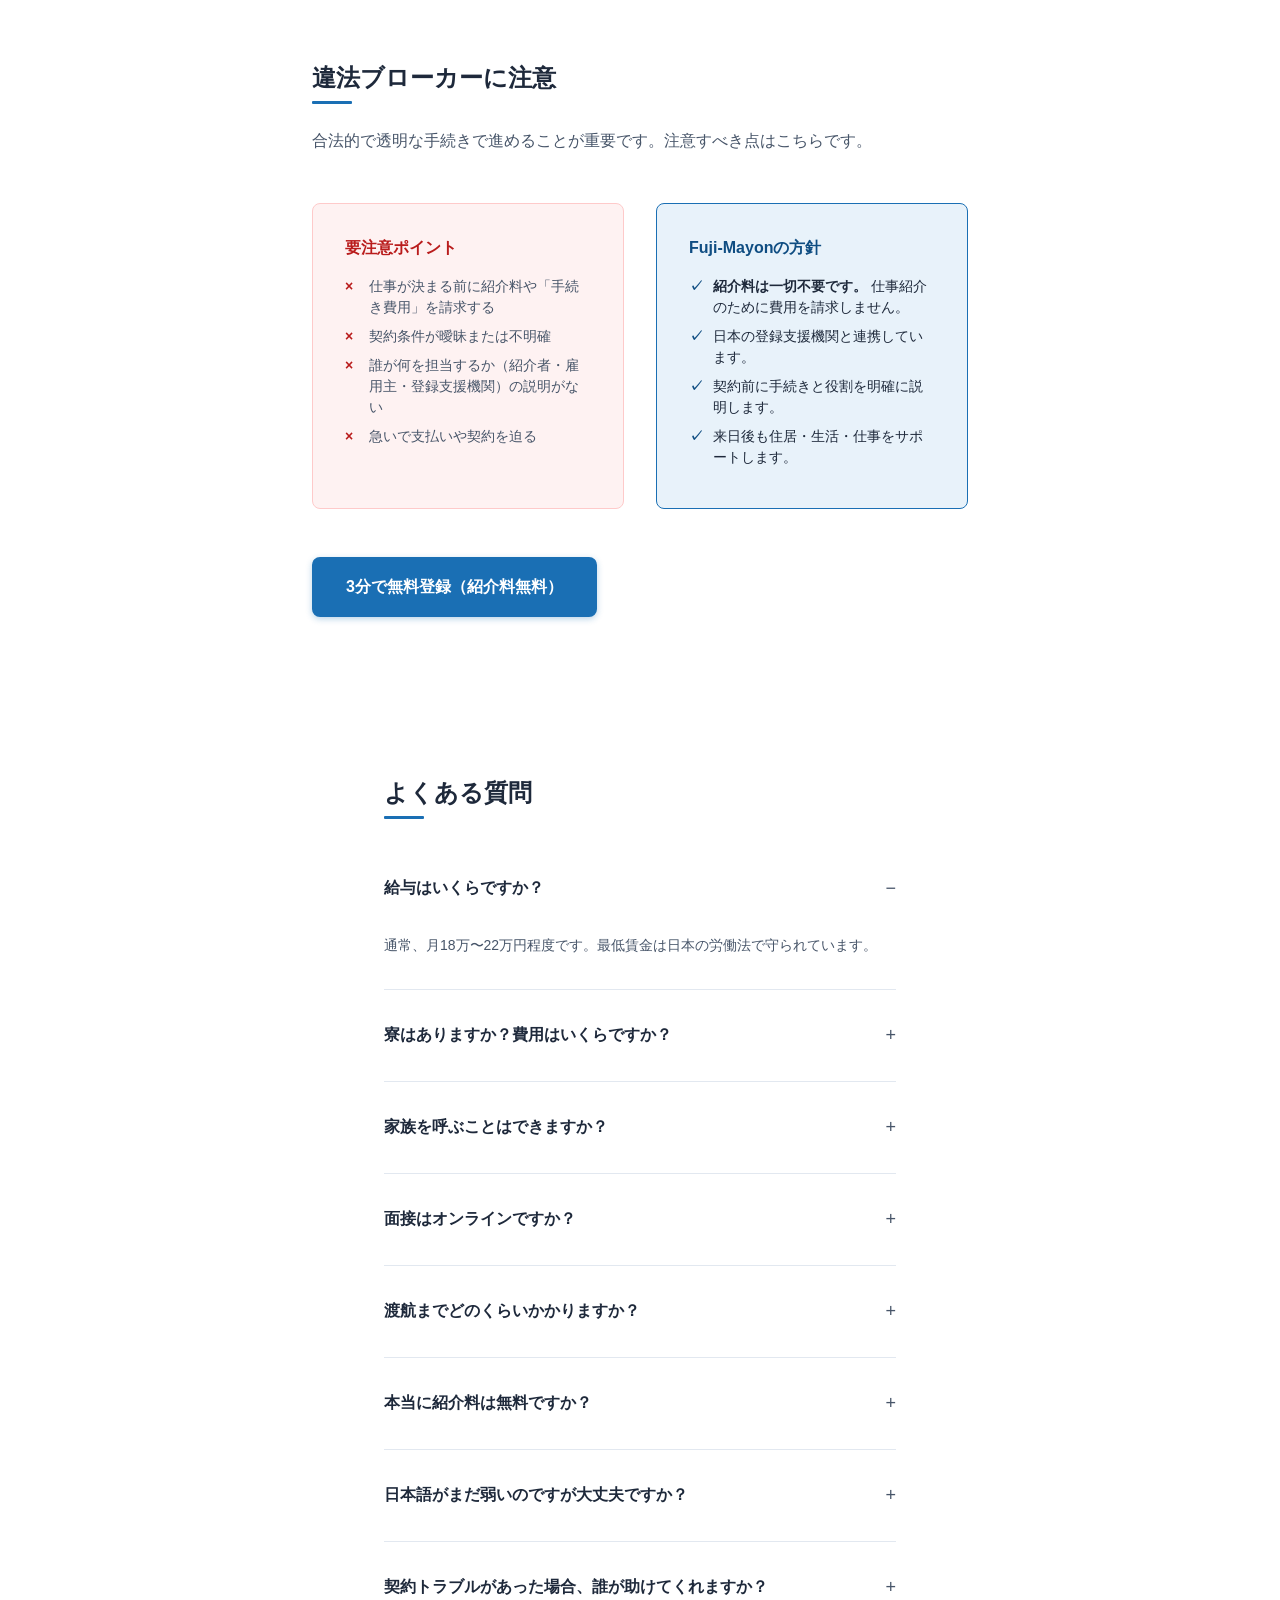
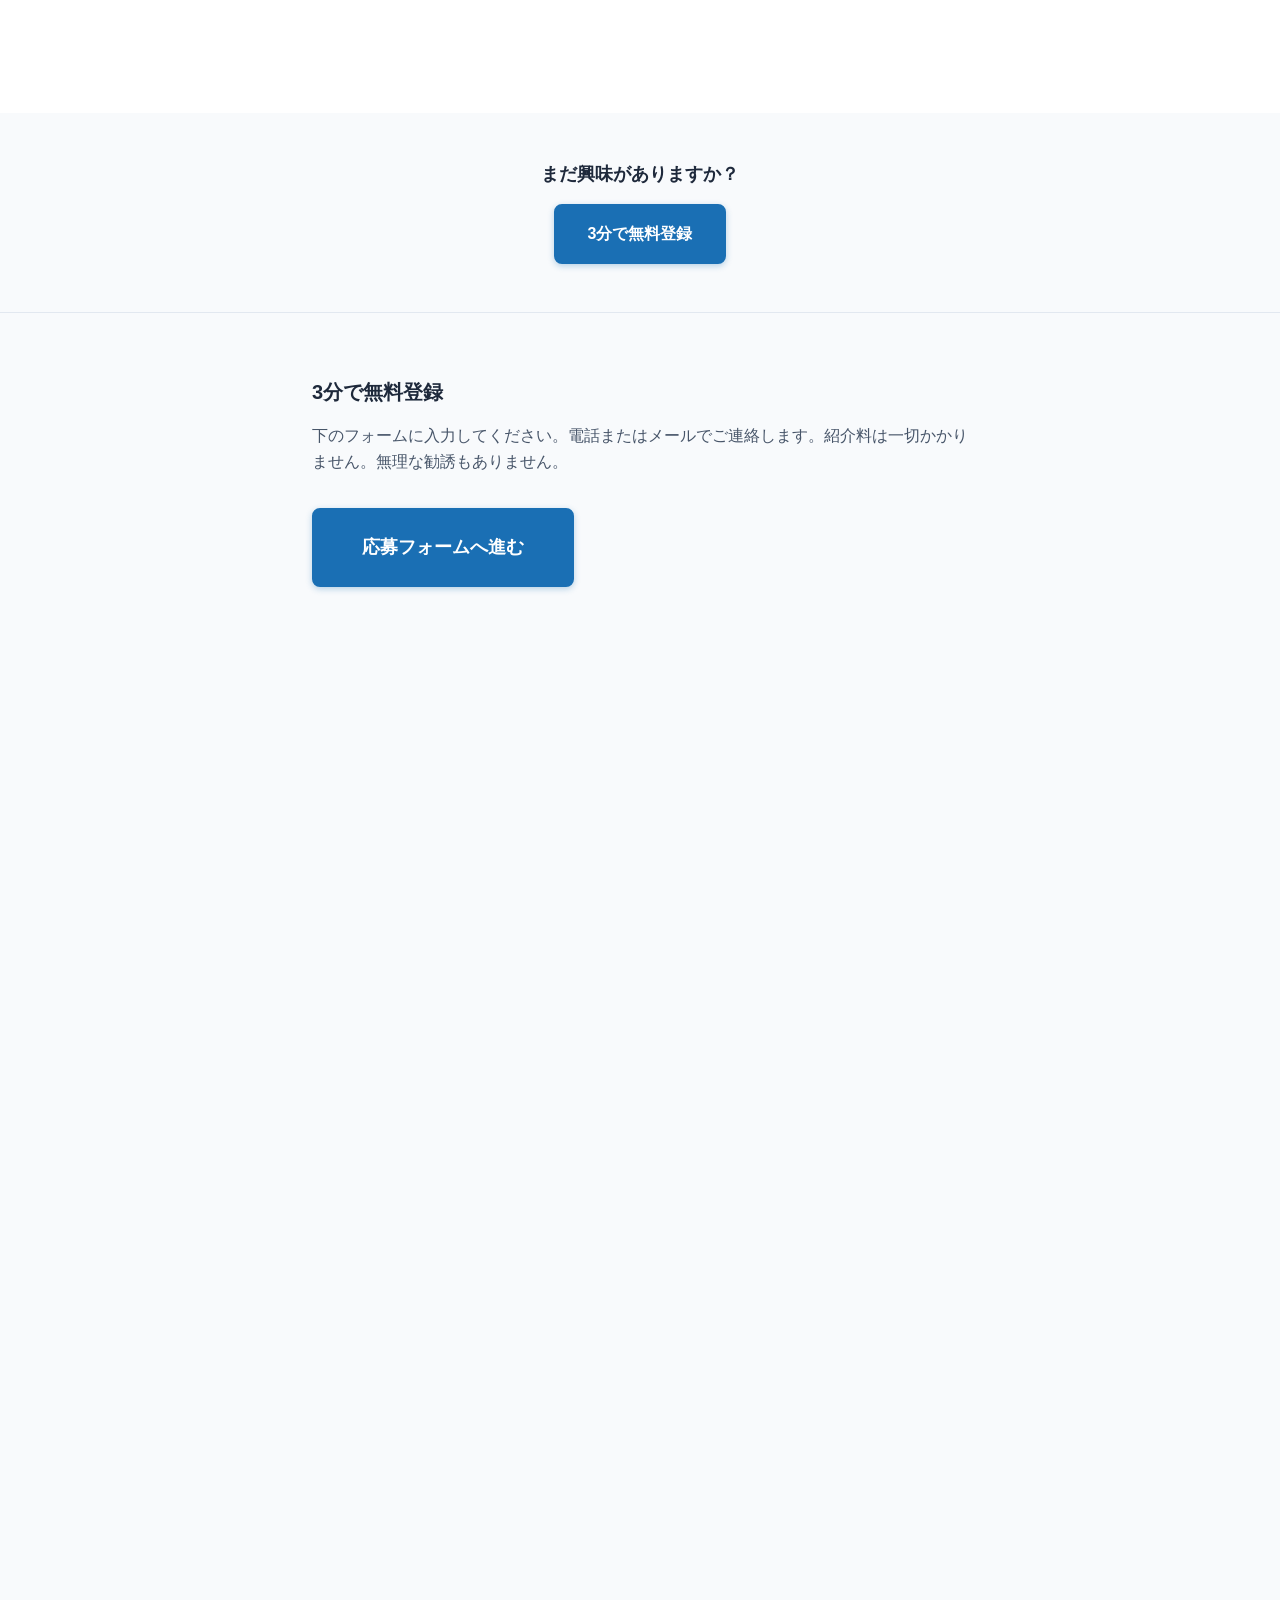
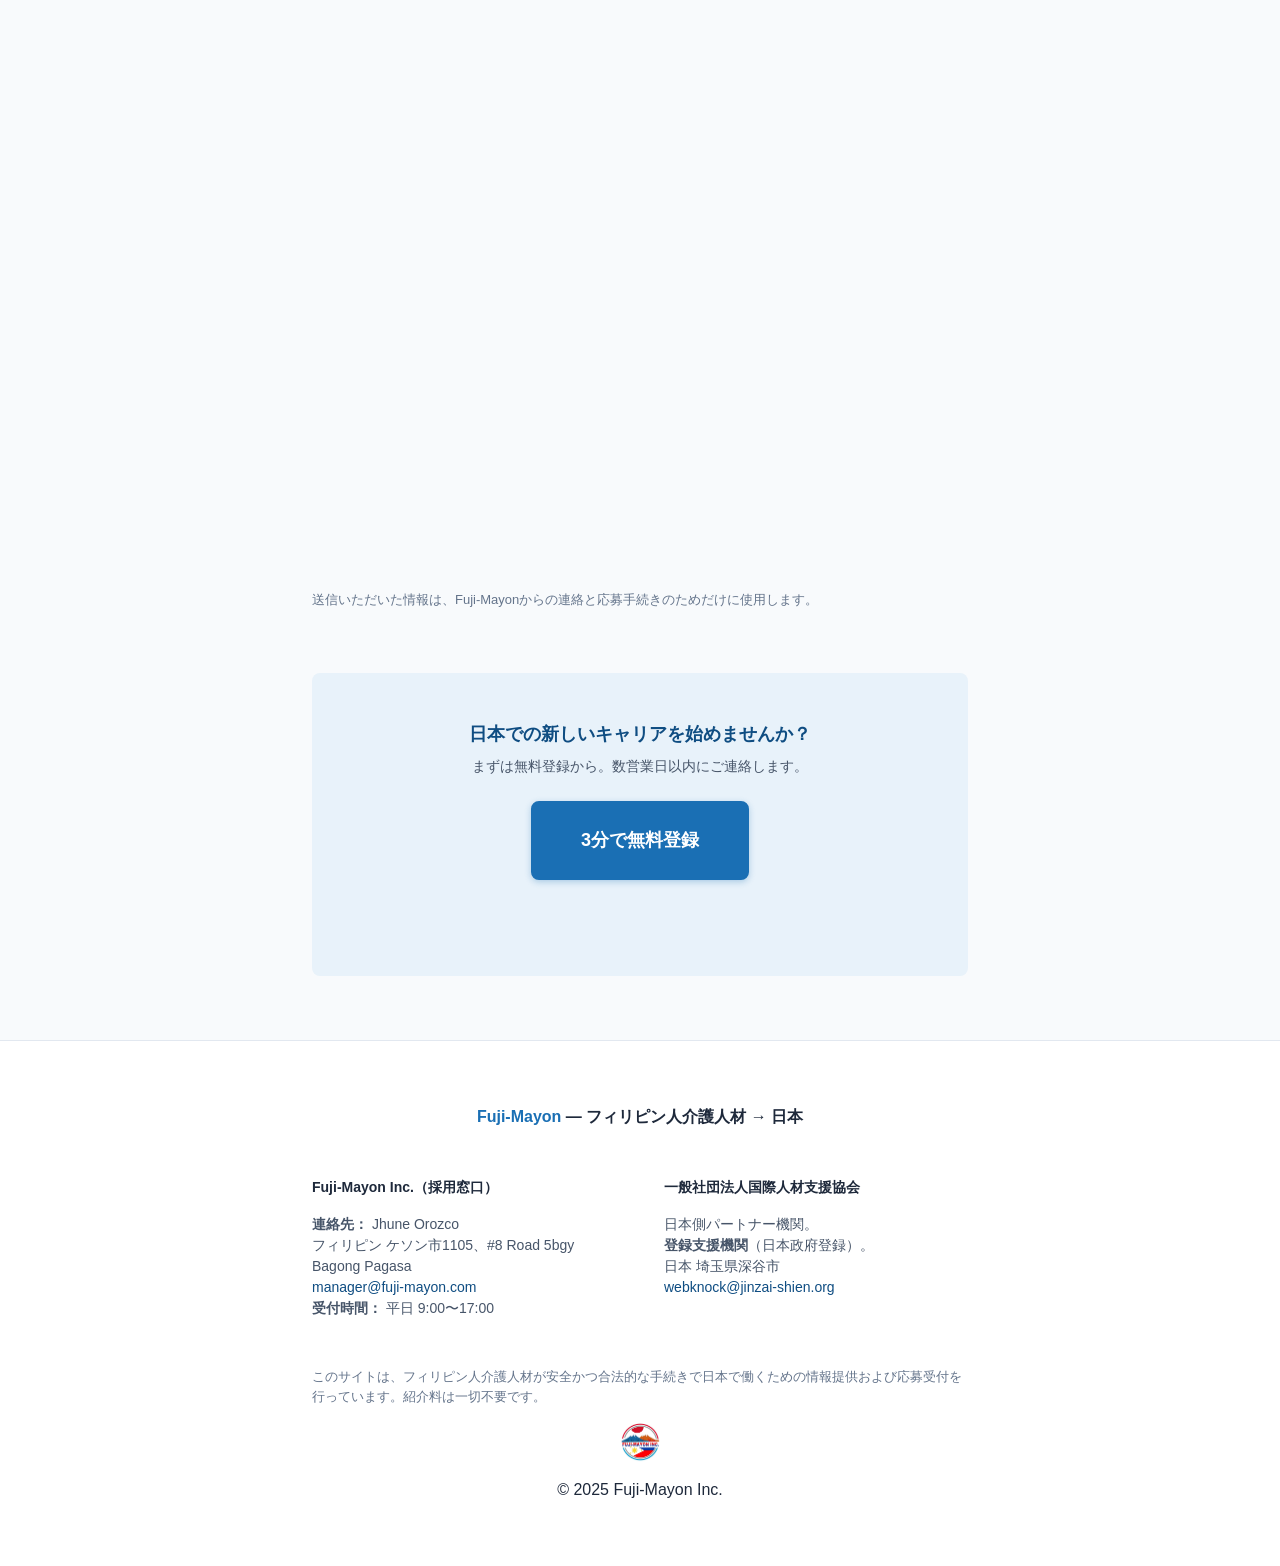
==== commit bca67b42: "Add trust highlights and salary comparison sections to ph.html and jp.html" ====
--- a/jp.html
+++ b/jp.html
@@ -107,6 +107,11 @@
         <a href="#apply" class="btn btn--primary btn--lg">3分で無料登録</a>
         <a href="#eligibility-check" class="btn btn--secondary btn--lg">応募条件を確認</a>
       </div>
+      <div class="hero-trust-row" role="list" aria-label="Trust highlights">
+        <span class="hero-trust-row__item">✓ 紹介料は一切不要</span>
+        <span class="hero-trust-row__item">✓ 日本の法律に基づく正式雇用</span>
+        <span class="hero-trust-row__item">✓ 登録支援機関と提携</span>
+      </div>
       <p class="hero__hint">ご質問がある場合は、下のフォームからお問い合わせください。数営業日以内にご連絡します。</p>
     </div>
   </section>
@@ -171,6 +176,10 @@
       <div class="salary-extra">
         <p><strong>渡航までの期間：</strong> 面接合格後、約2.5〜4ヶ月</p>
         <p><strong>面接：</strong> フィリピンからZoomでオンライン面接</p>
+      </div>
+      <div class="salary-comparison">
+        <p class="salary-comparison__row"><strong>フィリピンでの介護職の給与目安</strong><br>₱15,000–20,000／月</p>
+        <p class="salary-comparison__row"><strong>日本での介護職の給与目安</strong><br>¥180,000–220,000／月</p>
       </div>
       <ul class="benefits-list" role="list">
         <li>日本人と同じ労働法による保護（労働時間・残業・休暇）</li>
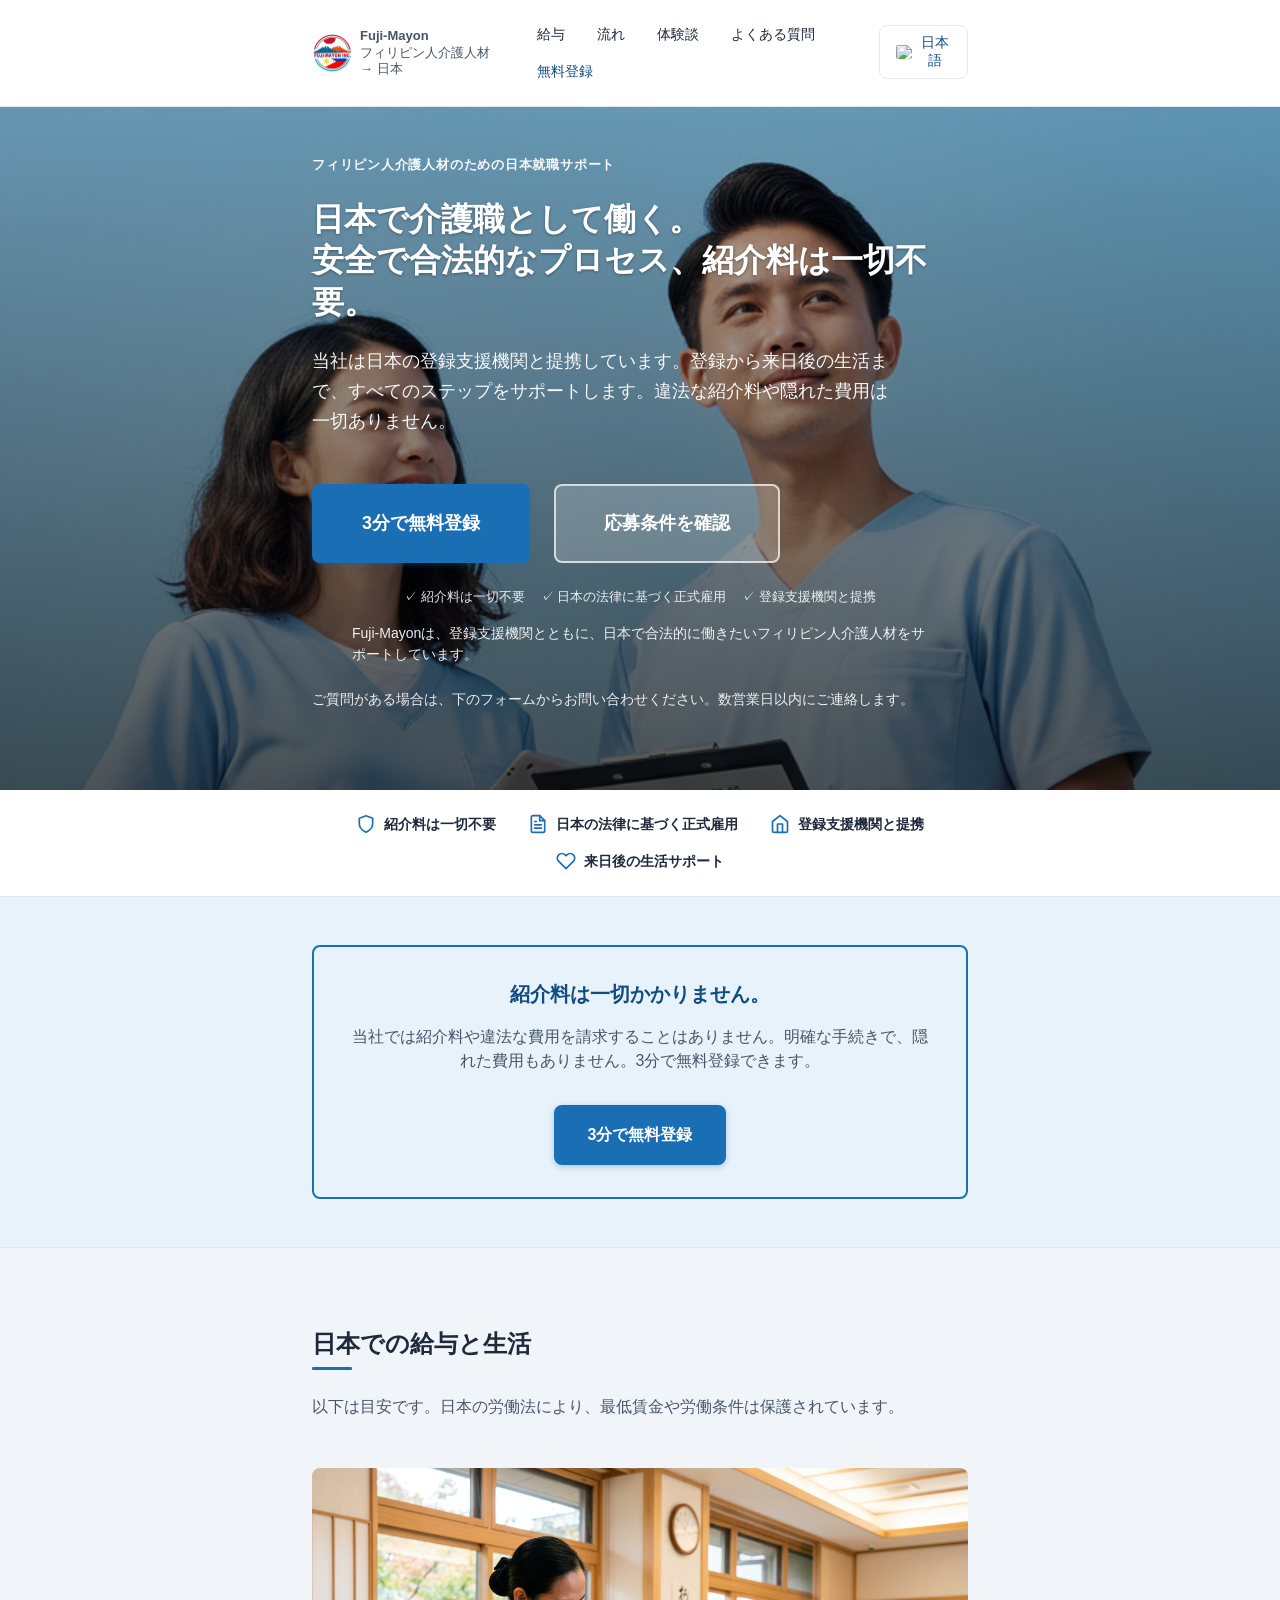
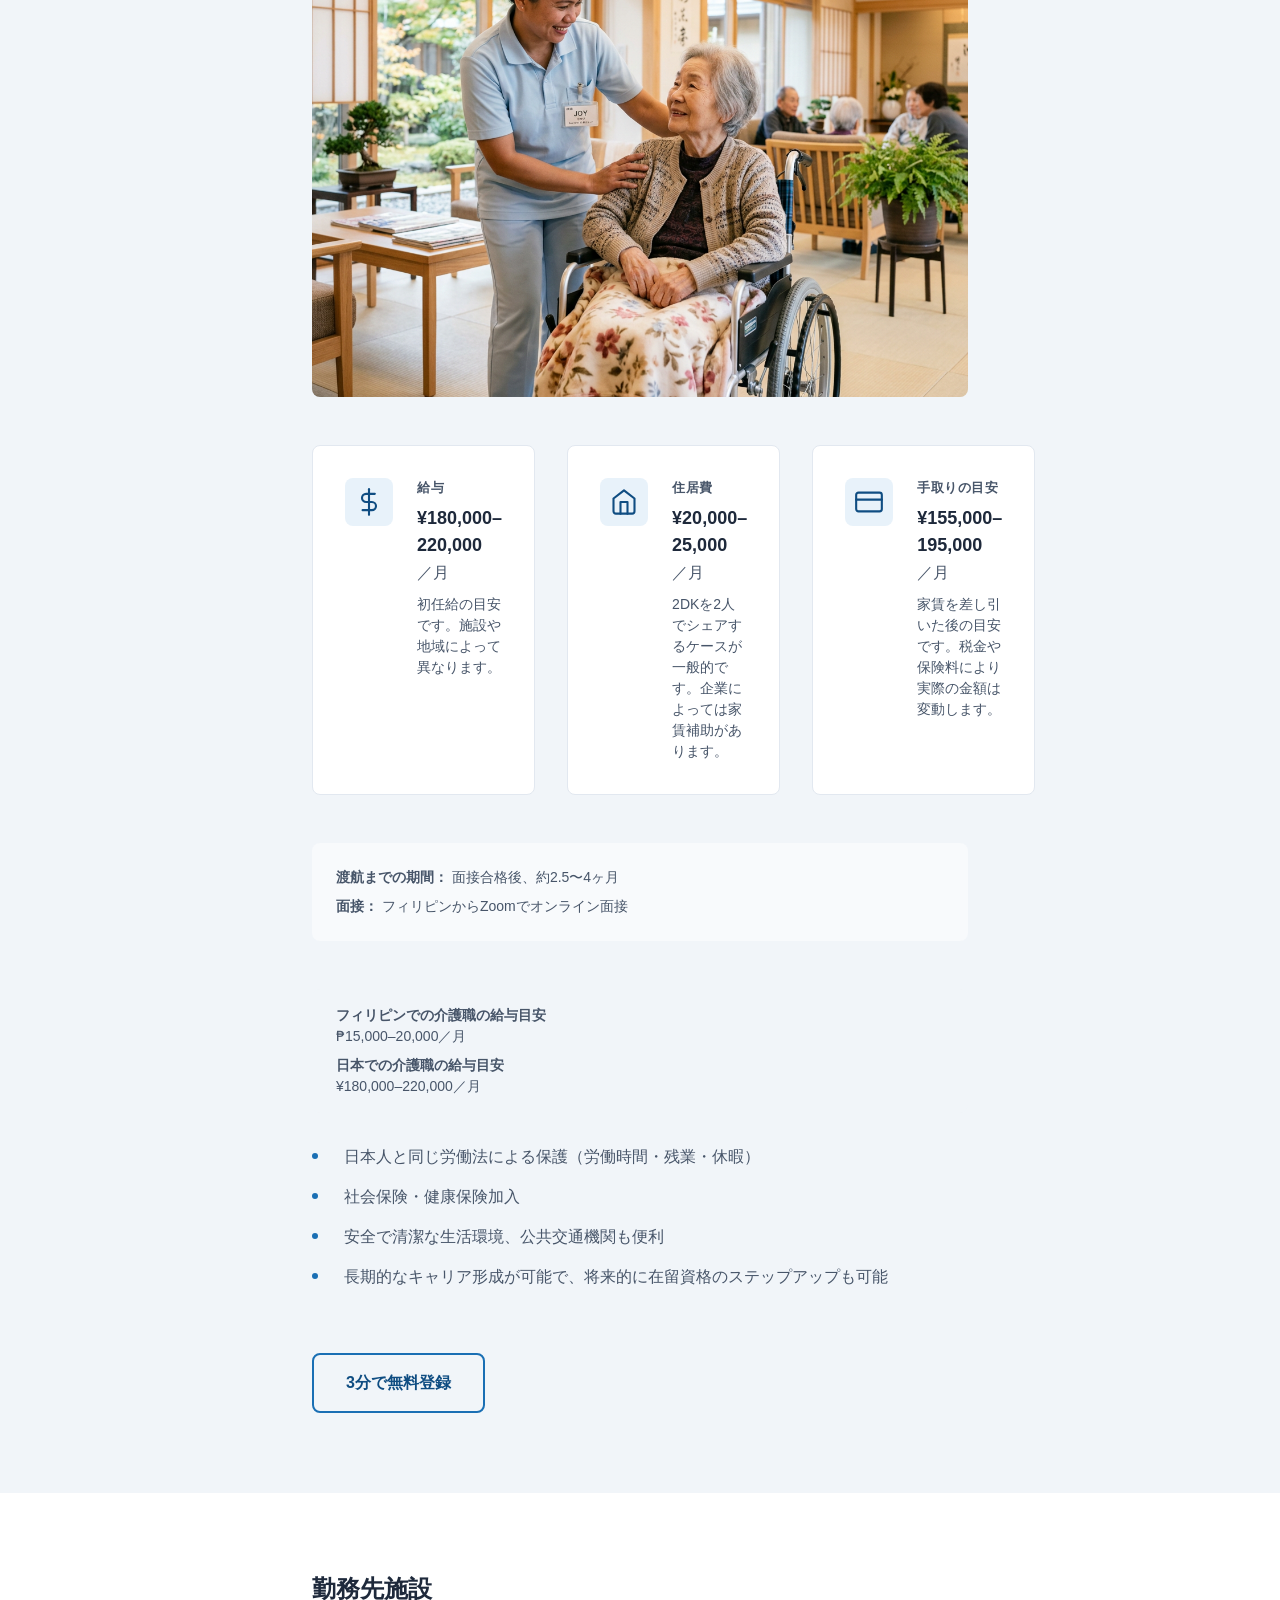
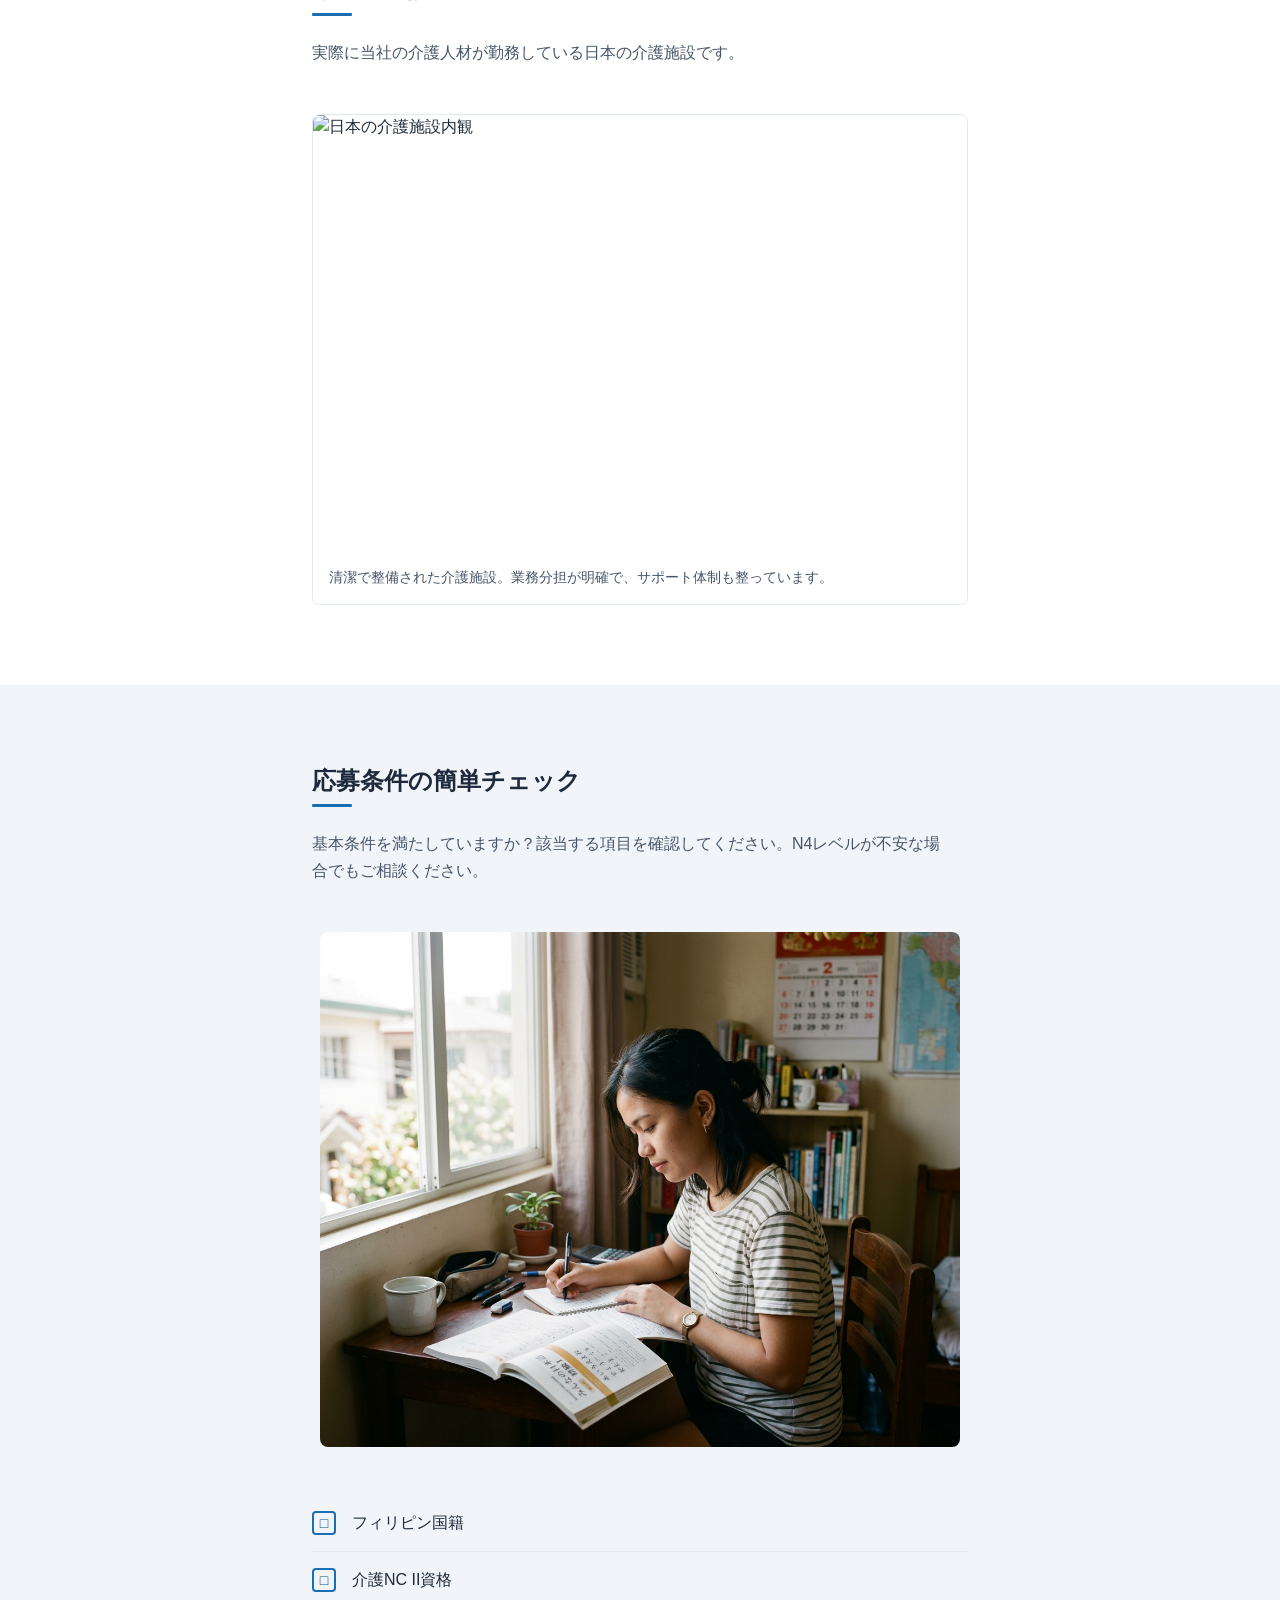
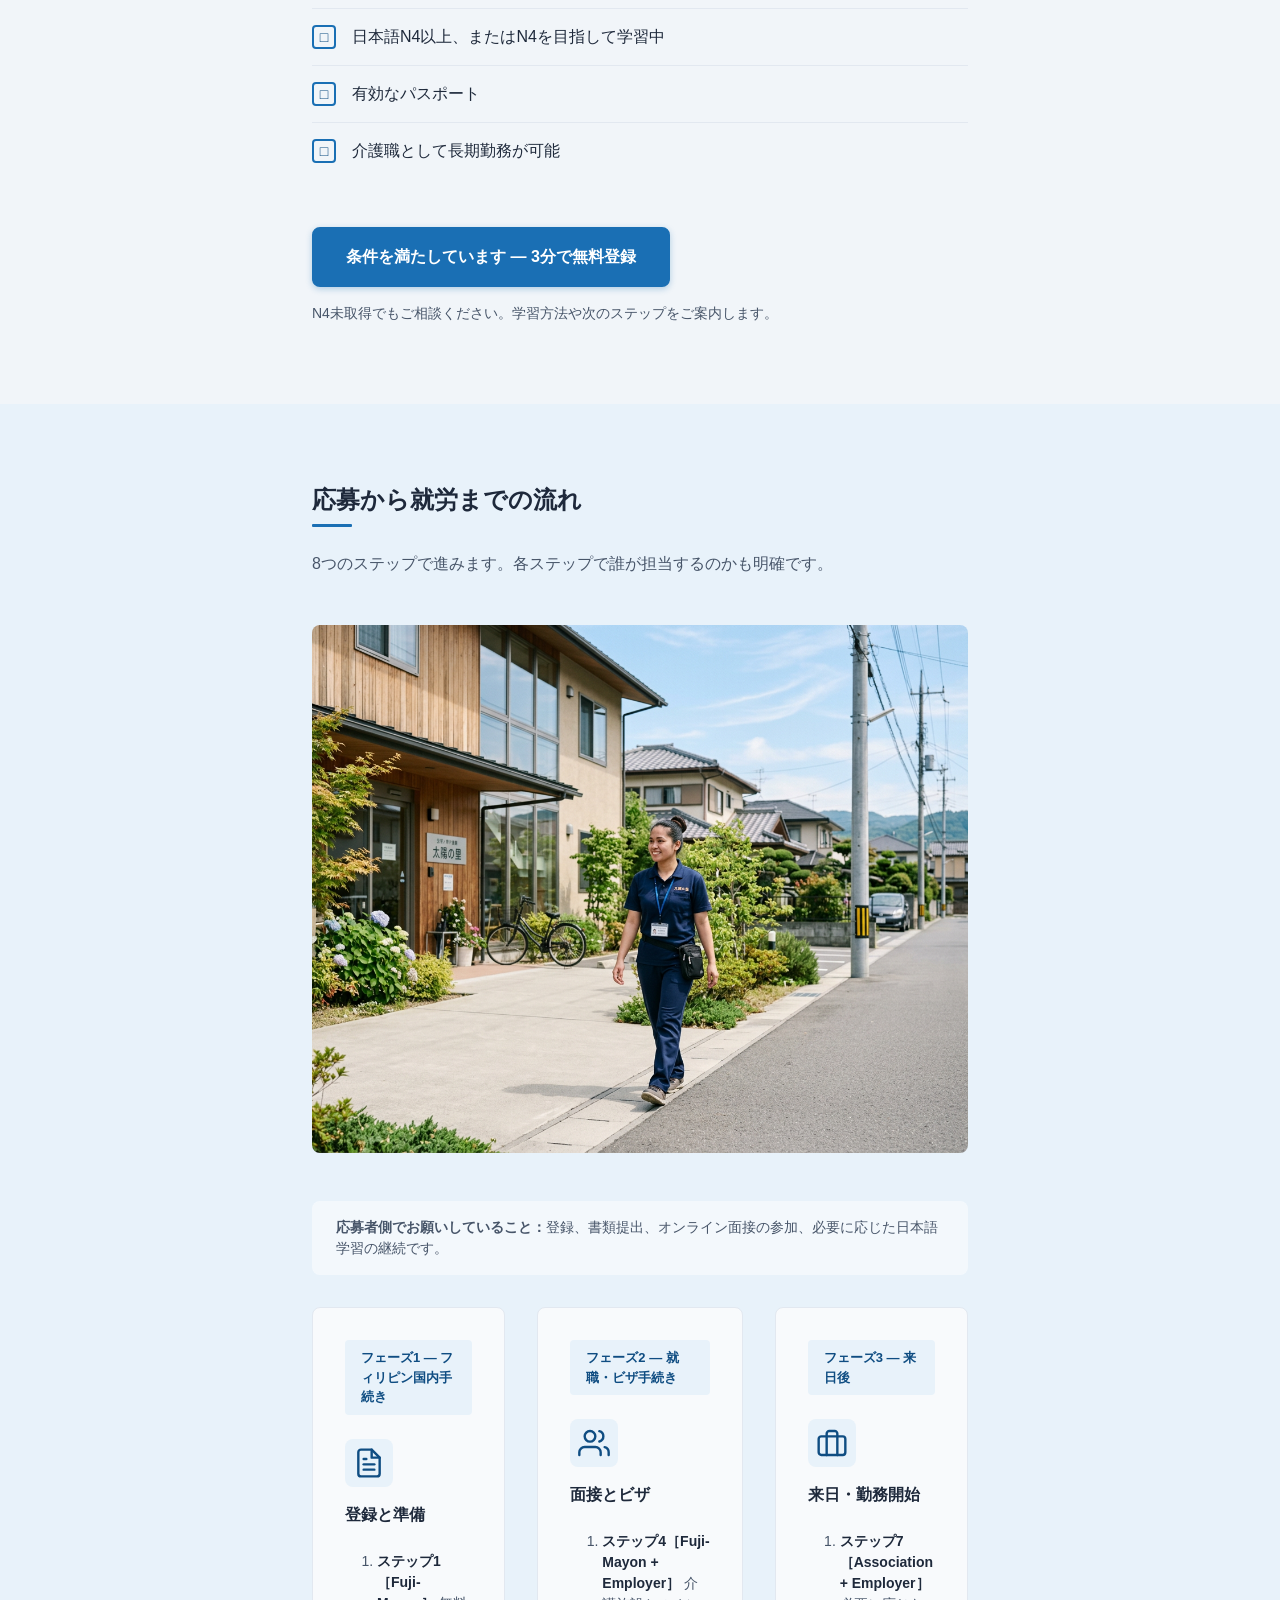
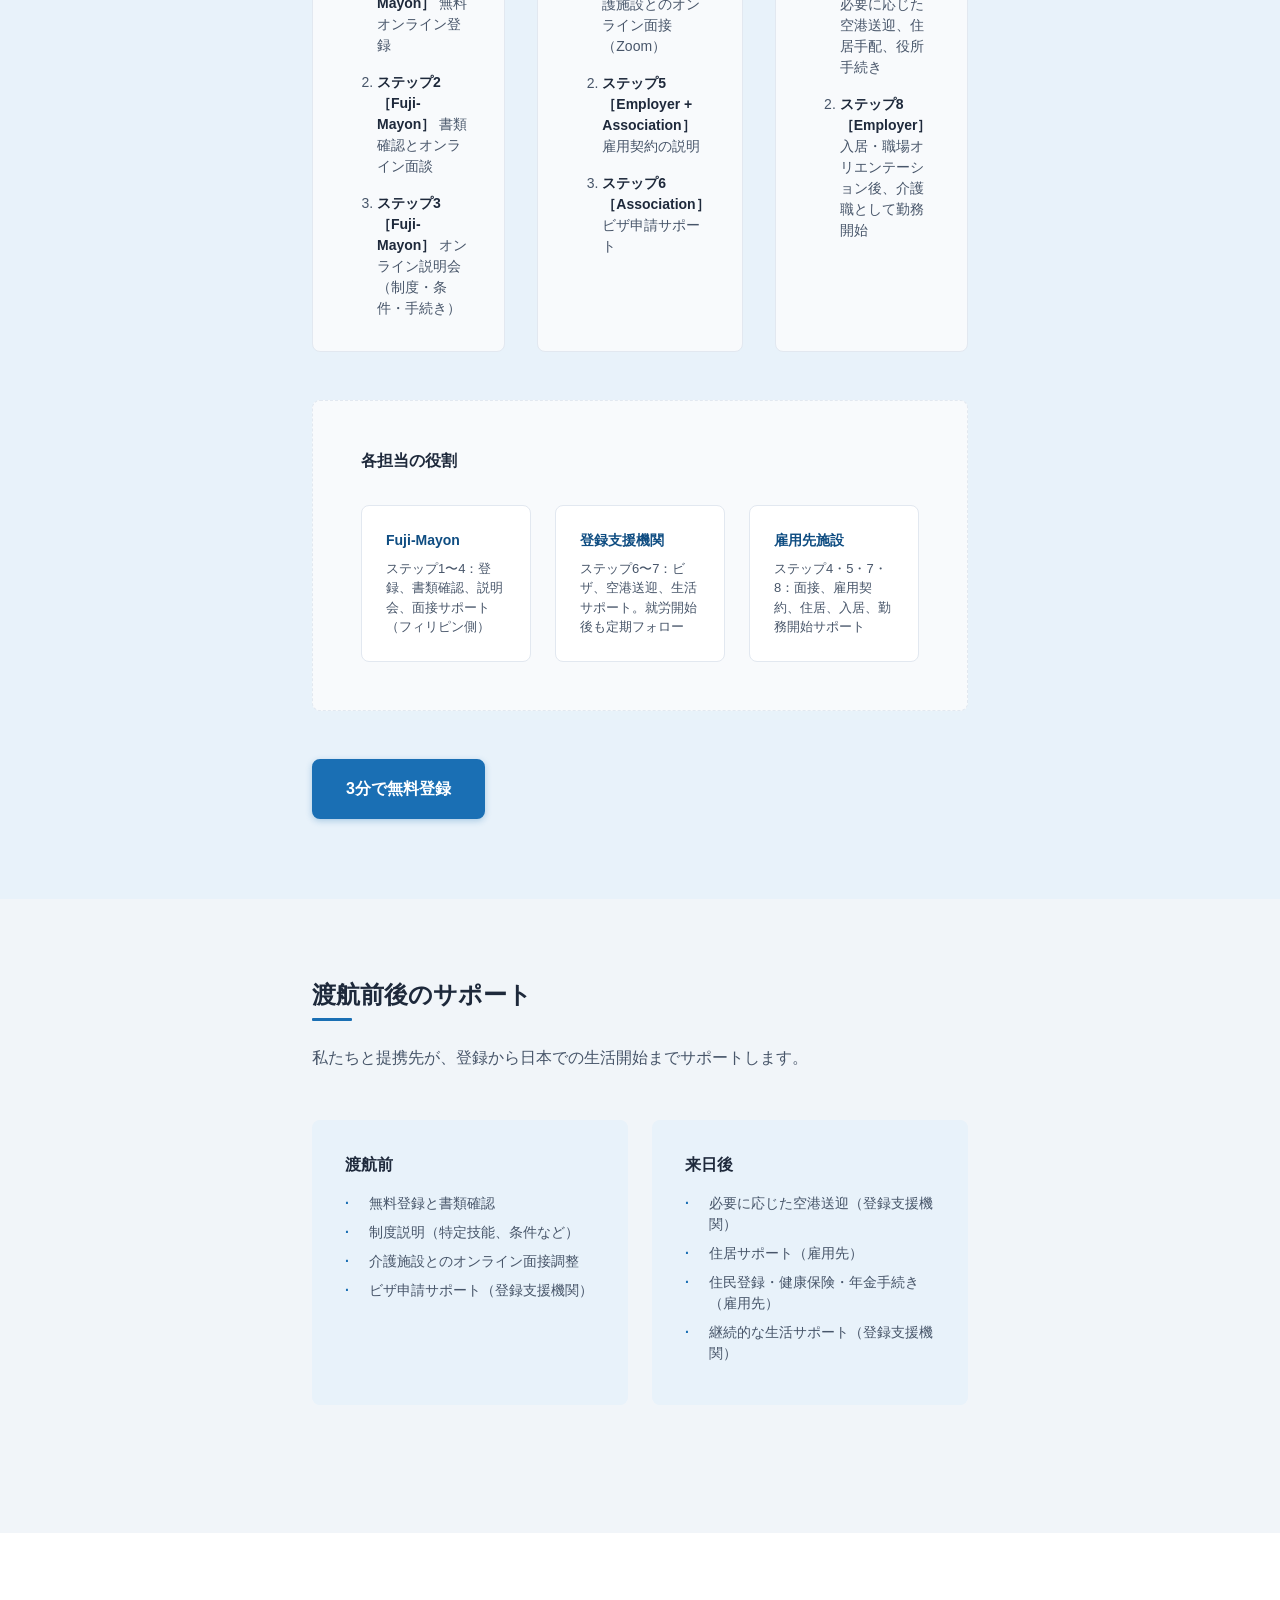
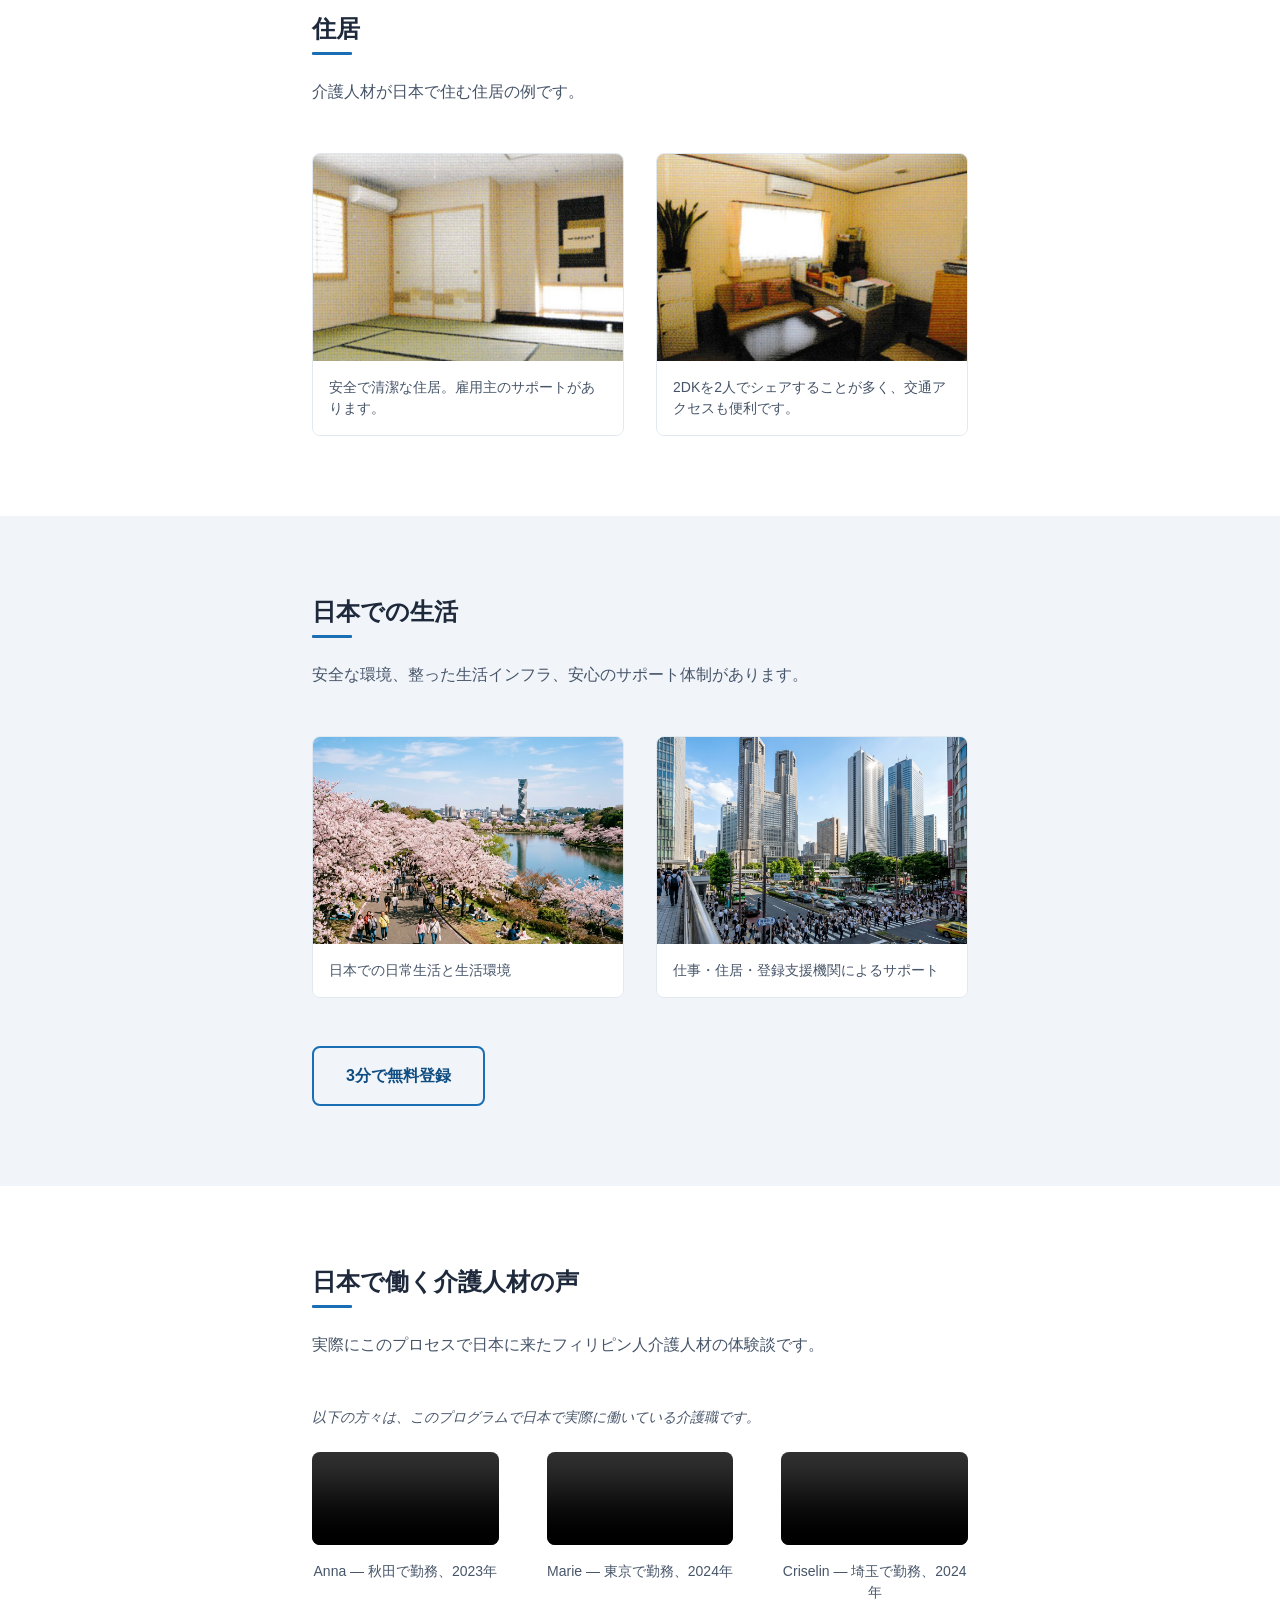
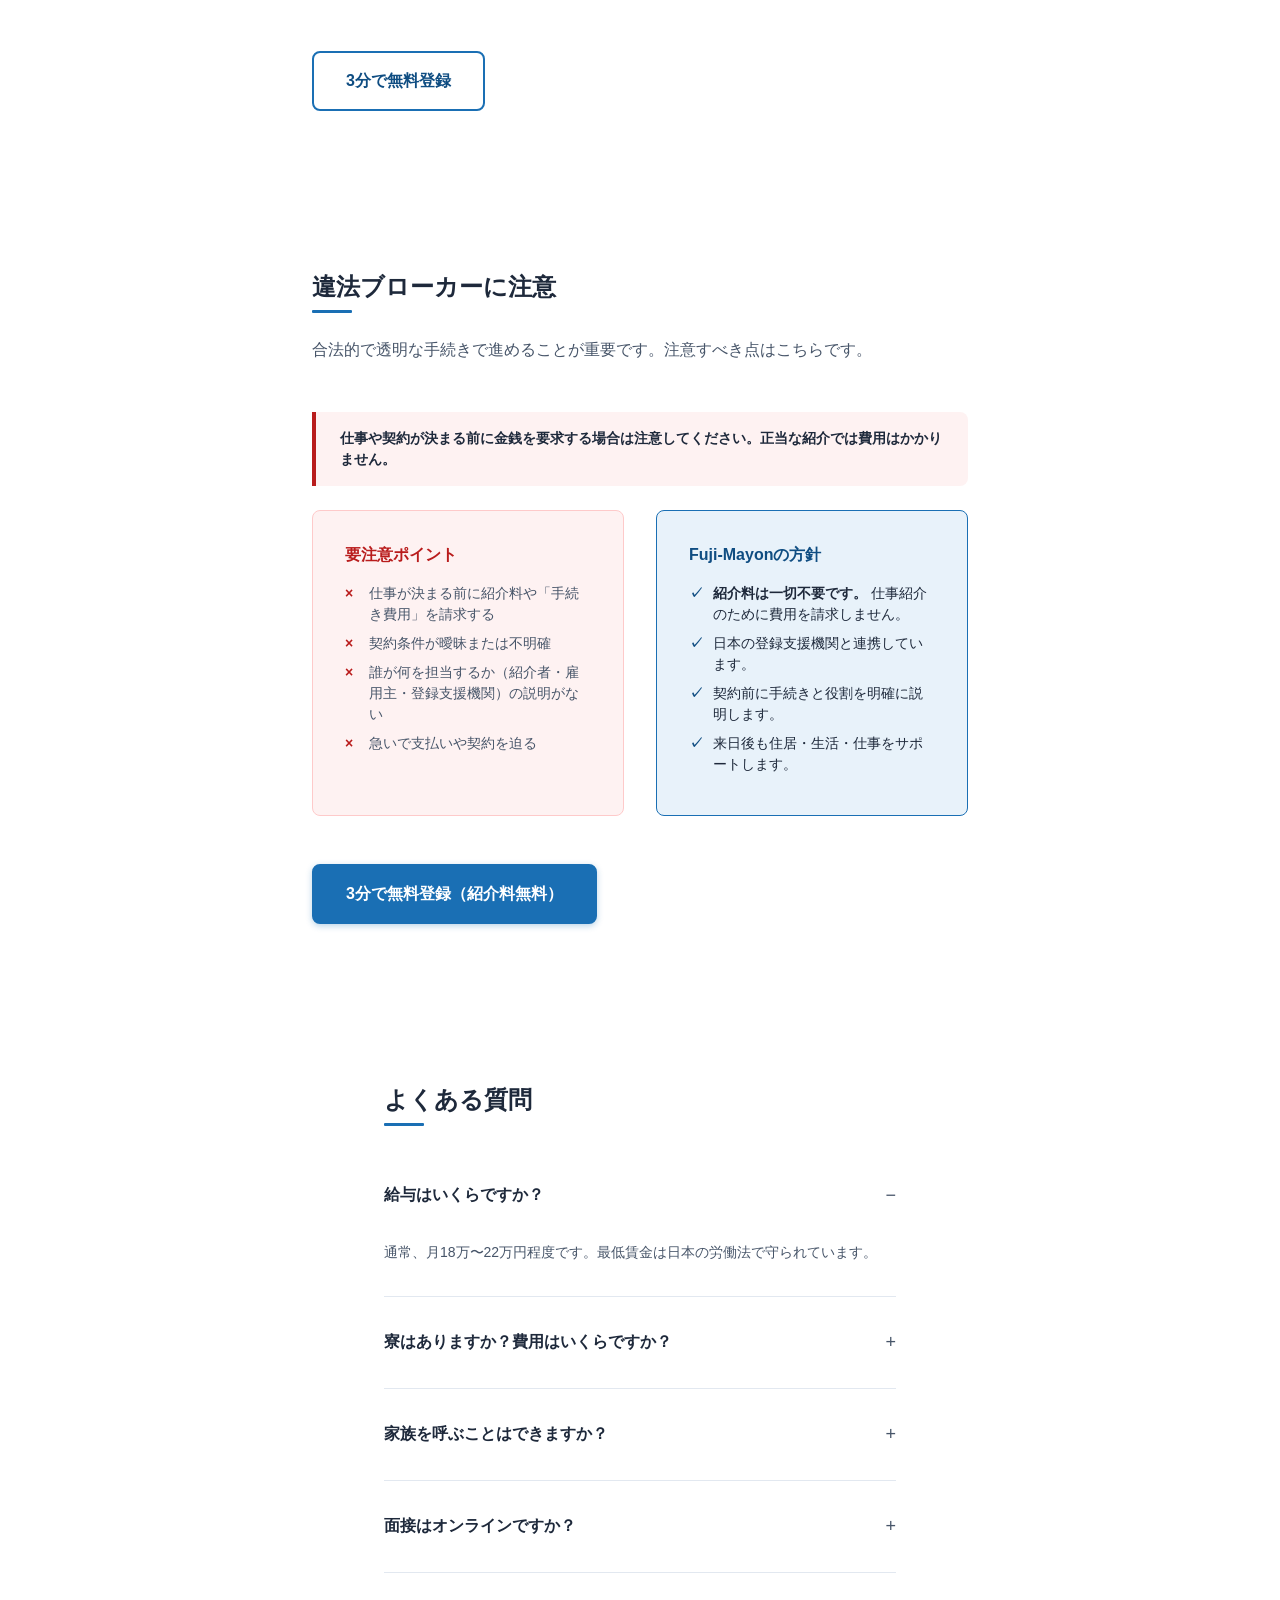
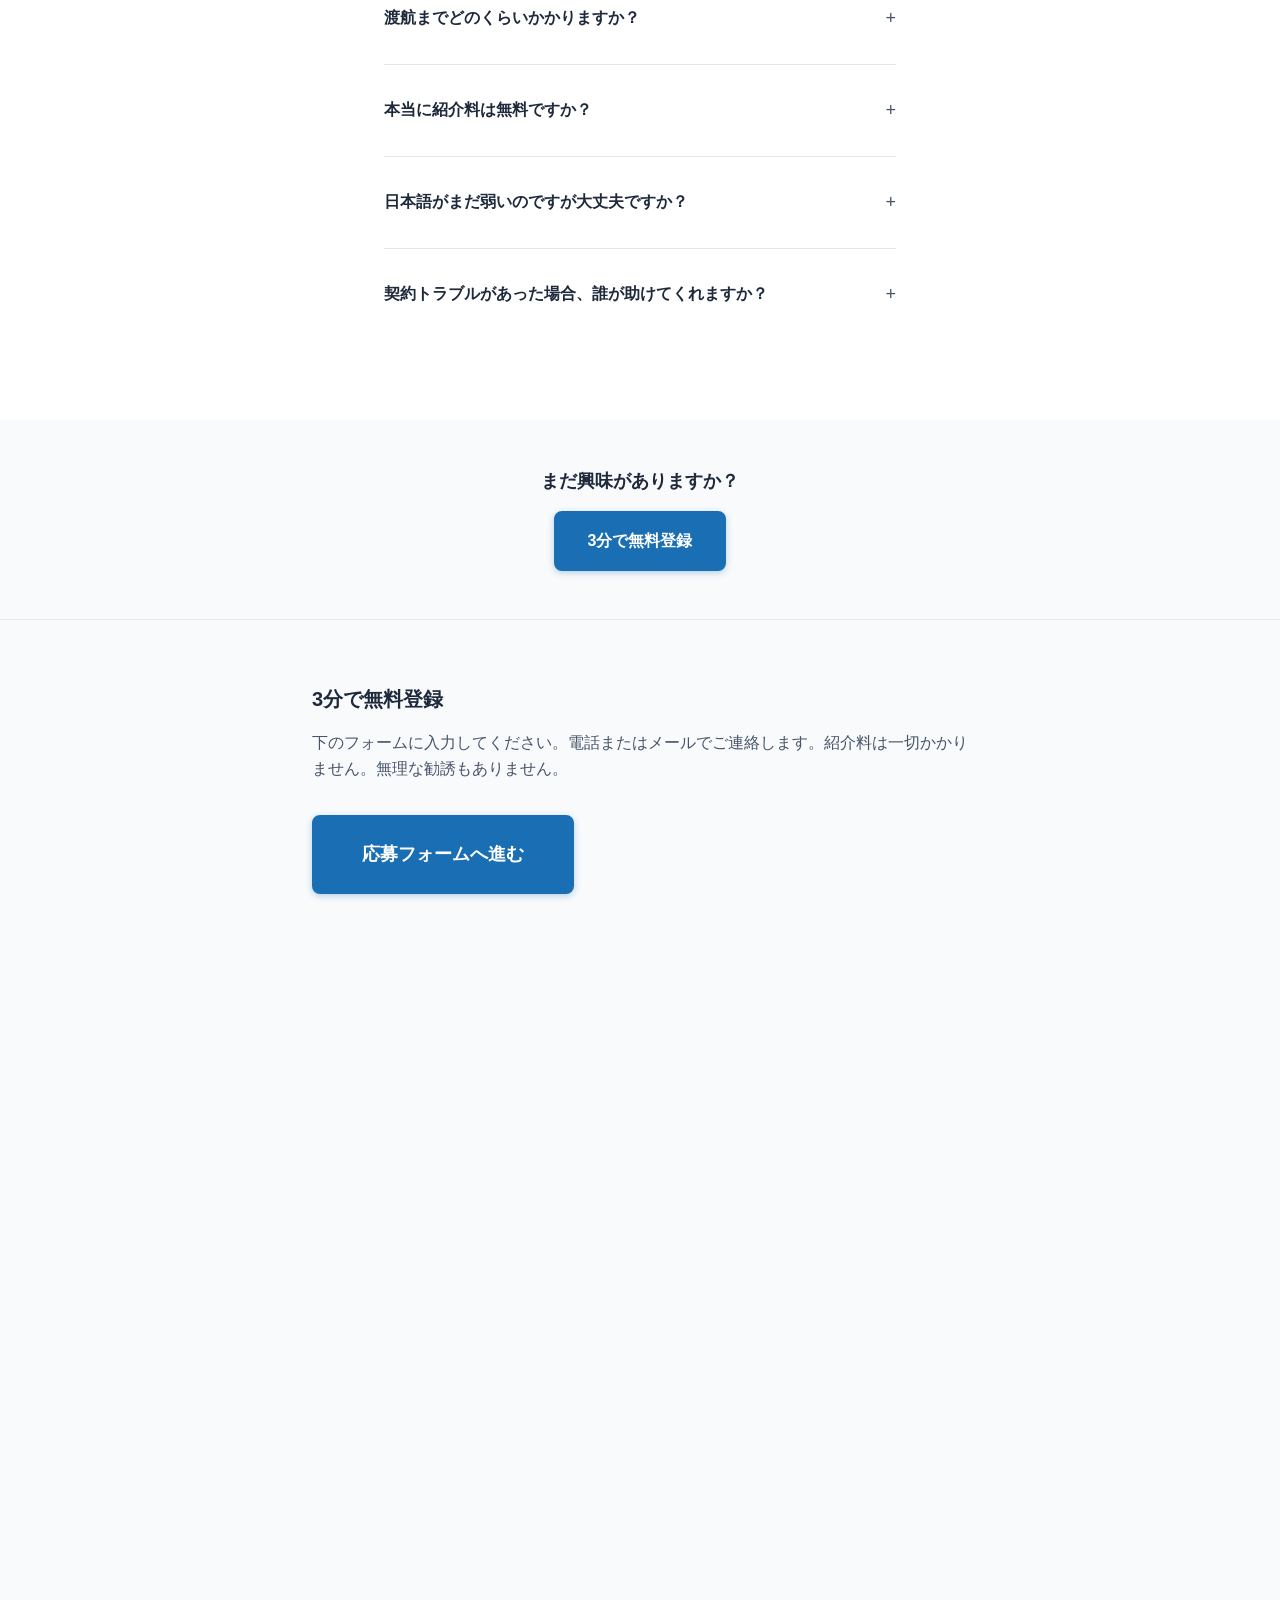
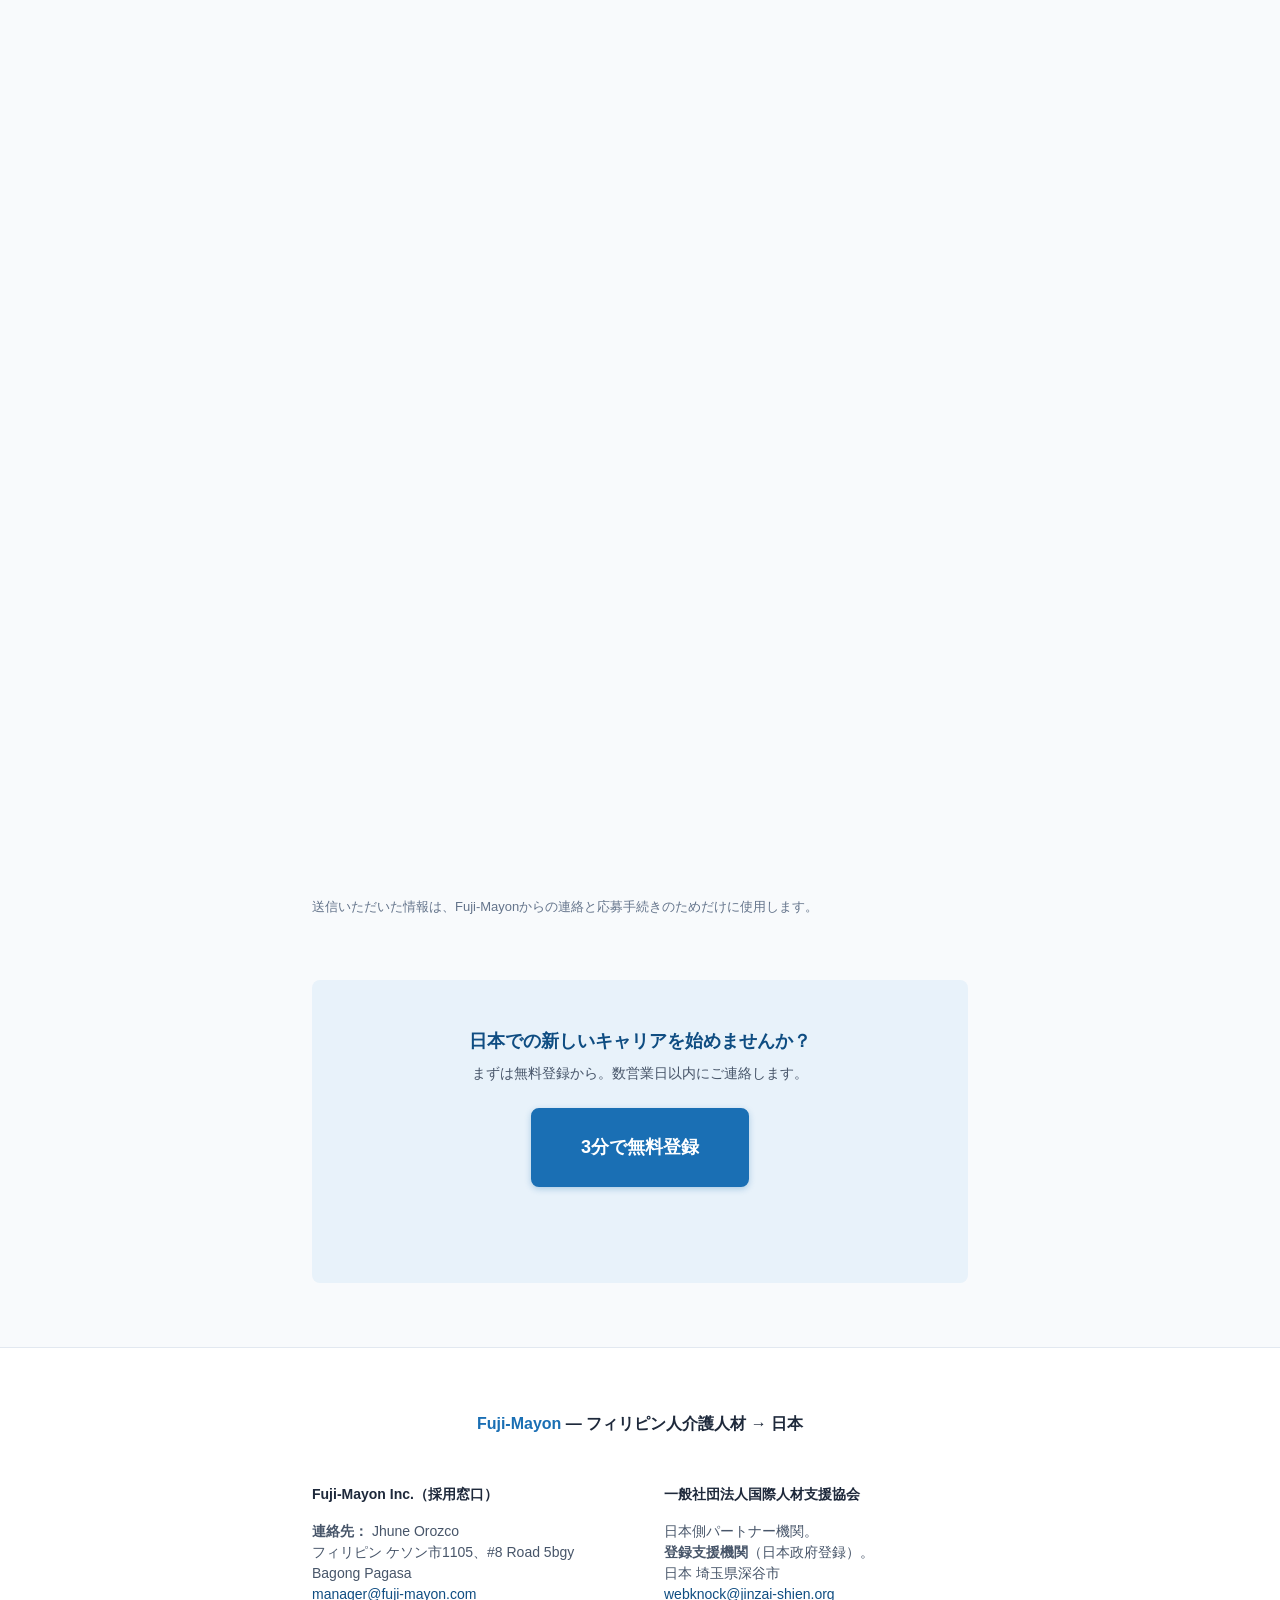
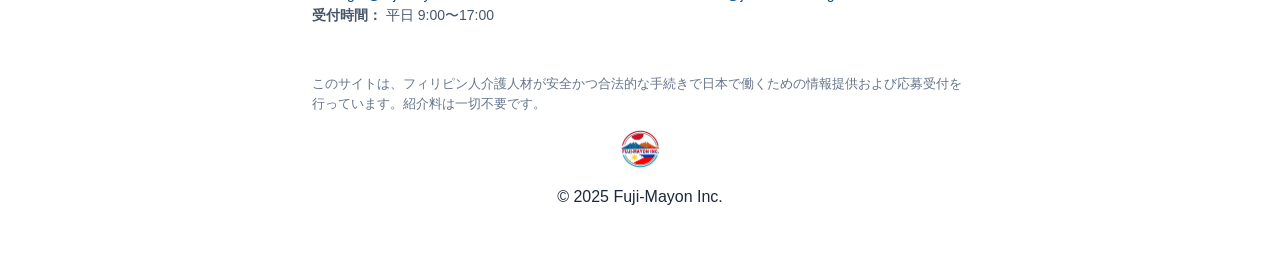
==== commit 416bdbdc: "Enhance language support and content across multiple pages; update language menu, add hero descripti" ====
--- a/jp.html
+++ b/jp.html
@@ -81,12 +81,12 @@
     </nav>
     <div class="lang">
       <button type="button" class="lang__btn" aria-haspopup="true" aria-expanded="false" aria-label="言語">
-        <img src="flag-en.png" alt="英語" width="20" height="14" loading="lazy"> EN
+        <img src="flag-en.png" alt="日本語" width="20" height="14" loading="lazy"> 日本語
       </button>
       <div class="lang__menu" role="menu">
         <a href="index.html" role="menuitem">英語</a>
         <a href="ph.html" role="menuitem">フィリピン語</a>
-        <a href="jp.html" role="menuitem">日本語</a>
+        <a href="jp.html" role="menuitem" aria-current="page">日本語</a>
       </div>
     </div>
   </div>
@@ -112,6 +112,7 @@
         <span class="hero-trust-row__item">✓ 日本の法律に基づく正式雇用</span>
         <span class="hero-trust-row__item">✓ 登録支援機関と提携</span>
       </div>
+      <p class="hero__who">Fuji-Mayonは、登録支援機関とともに、日本で合法的に働きたいフィリピン人介護人材をサポートしています。</p>
       <p class="hero__hint">ご質問がある場合は、下のフォームからお問い合わせください。数営業日以内にご連絡します。</p>
     </div>
   </section>
@@ -237,6 +238,9 @@
       <figure class="process-section__visual">
         <img src="process_section.png" alt="登録から日本での就労開始までの8ステップ" width="720" height="400" loading="lazy">
       </figure>
+      <div class="process-applicant-note" role="note">
+        <p><strong>応募者側でお願いしていること：</strong>登録、書類提出、オンライン面接の参加、必要に応じた日本語学習の継続です。</p>
+      </div>
       <div class="phases">
         <div class="phase">
           <span class="phase__tag">フェーズ1 — フィリピン国内手続き</span>
@@ -363,6 +367,7 @@
     <div class="container">
       <h2 id="testimonials-heading" class="section__title">日本で働く介護人材の声</h2>
       <p class="section__lead">実際にこのプロセスで日本に来たフィリピン人介護人材の体験談です。</p>
+      <p class="testimonials__intro">以下の方々は、このプログラムで日本で実際に働いている介護職です。</p>
       <div class="testimonials__videos" aria-label="介護者体験談動画">
         <figure class="testimonials__video-card">
           <video class="testimonials__video" src="anna.mp4" controls preload="metadata" playsinline aria-label="Annaさんの体験談動画">
@@ -394,6 +399,7 @@
     <div class="container">
       <h2 id="anti-scam-heading" class="section__title">違法ブローカーに注意</h2>
       <p class="section__lead">合法的で透明な手続きで進めることが重要です。注意すべき点はこちらです。</p>
+      <p class="anti-scam__warn-line">仕事や契約が決まる前に金銭を要求する場合は注意してください。正当な紹介では費用はかかりません。</p>
       <div class="anti-scam__content">
         <div class="anti-scam__box anti-scam__box--warn">
           <h3>要注意ポイント</h3>
--- a/style.css
+++ b/style.css
@@ -283,6 +283,11 @@
   text-decoration: none;
 }
 
+.lang__menu a[aria-current="page"] {
+  font-weight: 600;
+  color: var(--color-primary-dark);
+}
+
 /* --- ヒーロー --- */
 .hero {
   position: relative;
@@ -380,6 +385,16 @@
   display: inline-flex;
   align-items: center;
   gap: 0.25rem;
+}
+
+.hero__who {
+  margin-top: var(--space-sm);
+  font-size: var(--text-sm);
+  color: rgba(255, 255, 255, 0.92);
+  line-height: var(--line-normal);
+  max-width: 36rem;
+  margin-left: auto;
+  margin-right: auto;
 }
 
 @media (min-width: 640px) {
@@ -1026,6 +1041,13 @@
 }
 
 /* Portrait caregiver videos (testimonials section only) */
+.testimonials__intro {
+  font-size: var(--text-sm);
+  color: var(--color-text-muted);
+  margin-bottom: var(--space-md);
+  font-style: italic;
+}
+
 .testimonials__videos {
   display: grid;
   grid-template-columns: 1fr;
@@ -1063,6 +1085,17 @@
 }
 
 /* --- Anti-scam trust section --- */
+.anti-scam__warn-line {
+  font-size: var(--text-sm);
+  font-weight: 600;
+  color: var(--color-text);
+  margin-bottom: var(--space-md);
+  padding: var(--space-sm) var(--space-md);
+  background: #fef2f2;
+  border-left: 4px solid #b91c1c;
+  border-radius: 0 var(--radius) var(--radius) 0;
+}
+
 .anti-scam__content {
   display: grid;
   grid-template-columns: 1fr;
@@ -1303,6 +1336,19 @@
   width: 100%;
   height: auto;
   border-radius: var(--radius);
+}
+
+.process-applicant-note {
+  font-size: var(--text-sm);
+  color: var(--color-text-muted);
+  margin-bottom: var(--space-lg);
+  padding: var(--space-sm) var(--space-md);
+  background: rgba(255, 255, 255, 0.5);
+  border-radius: var(--radius);
+}
+
+.process-applicant-note p {
+  margin: 0;
 }
 
 /* --- フェーズ（応募〜就労の流れ） --- */
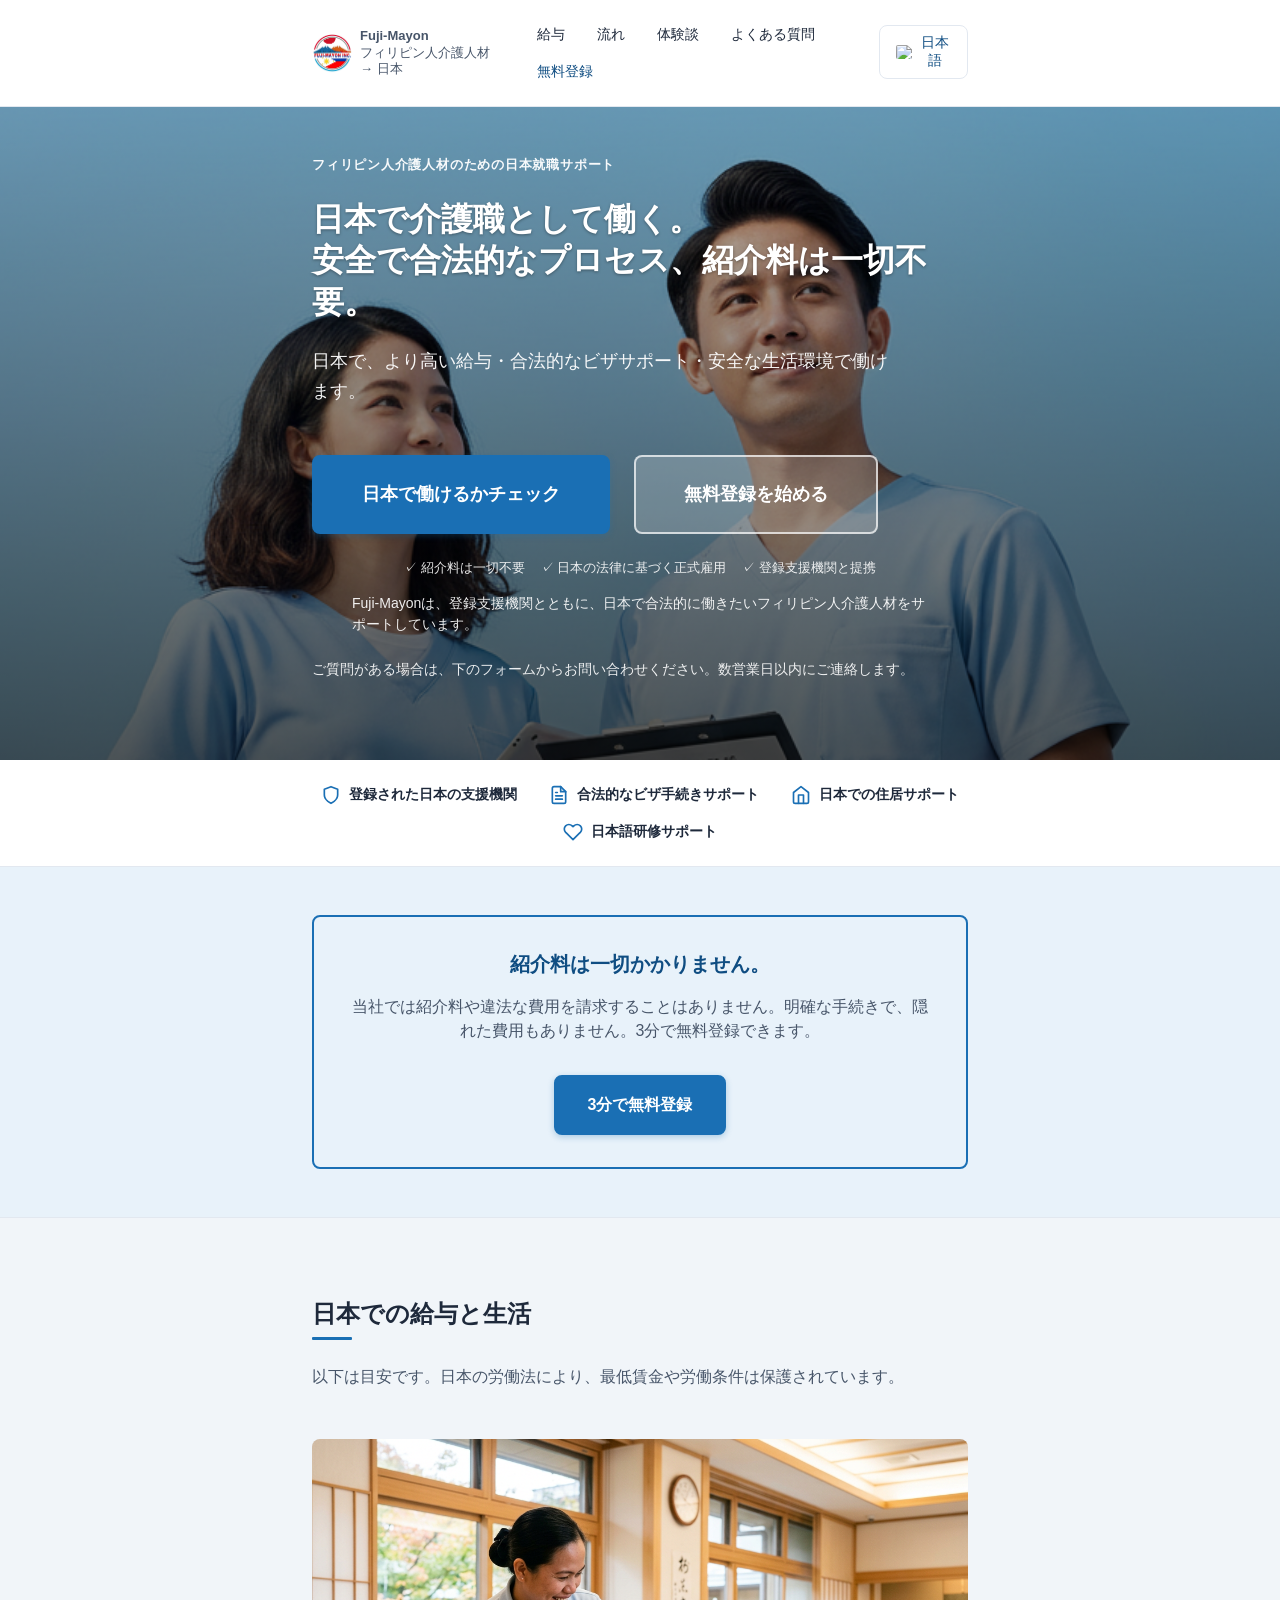
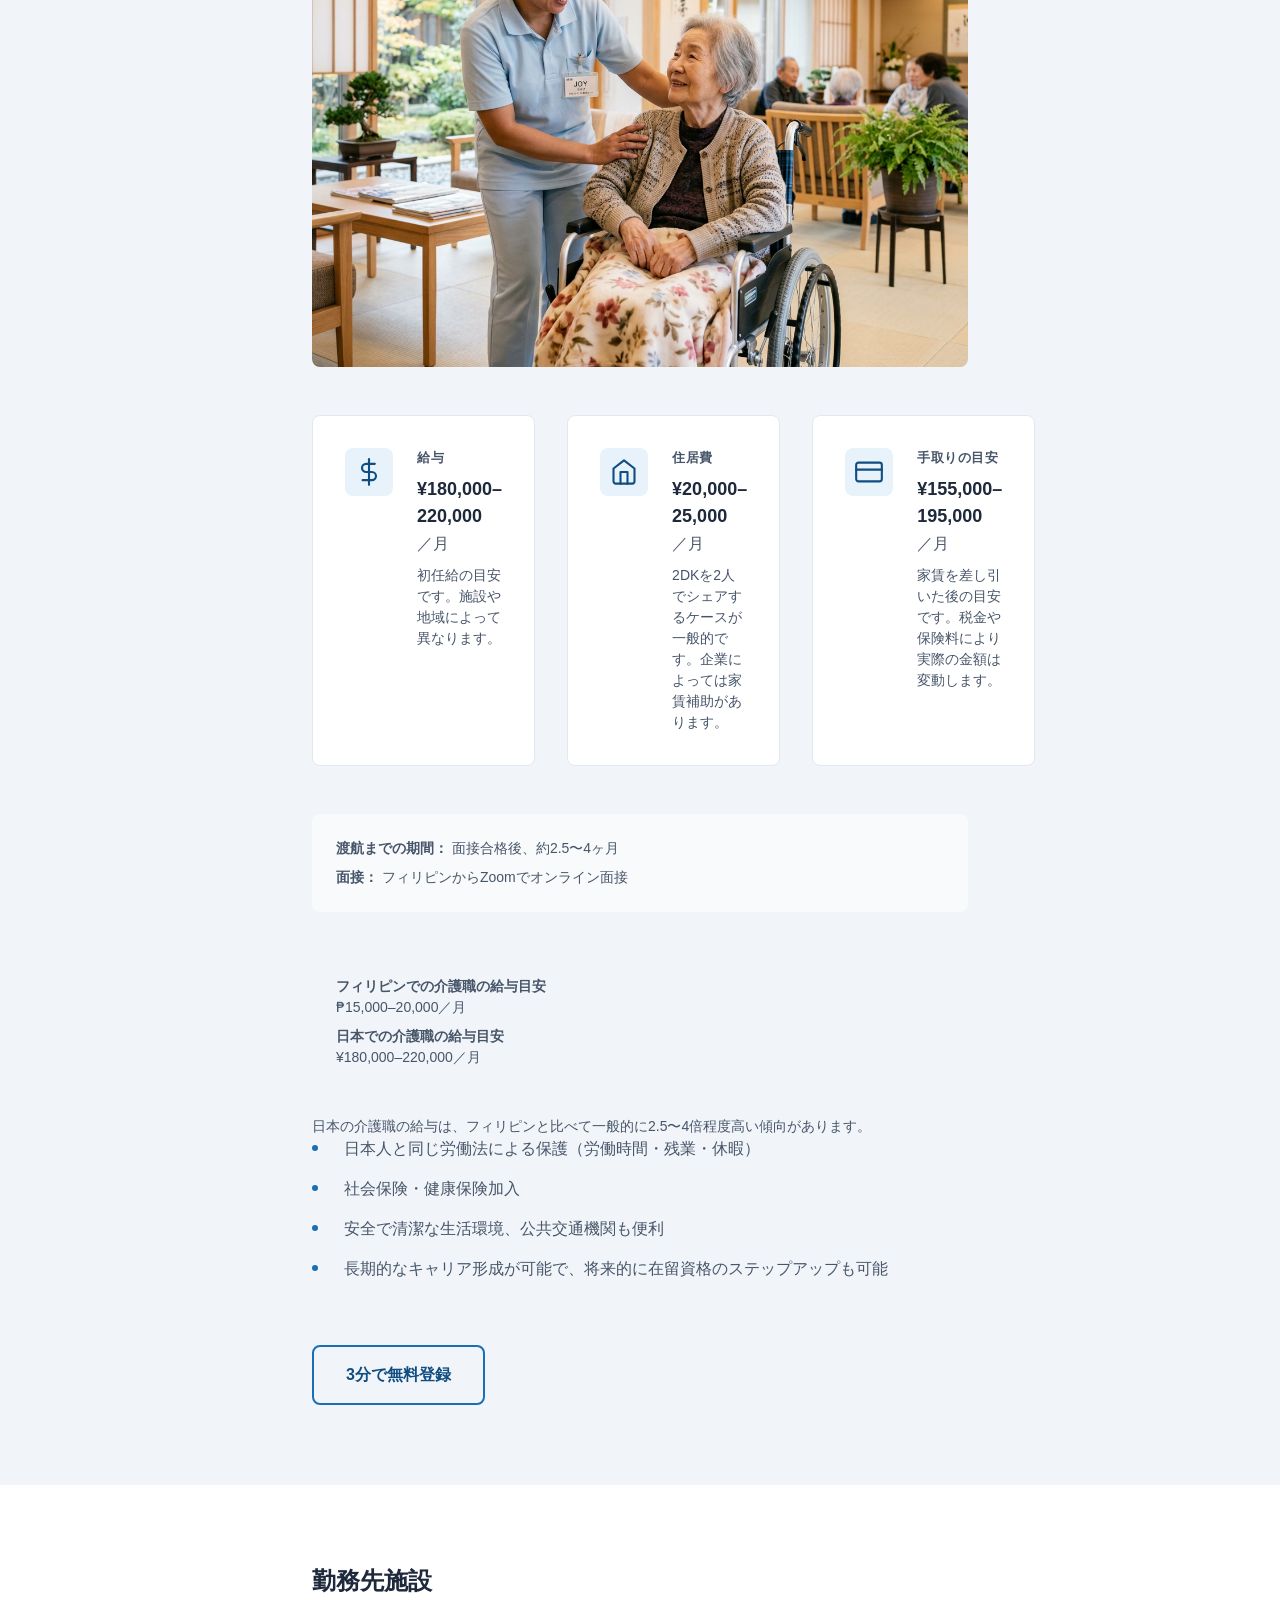
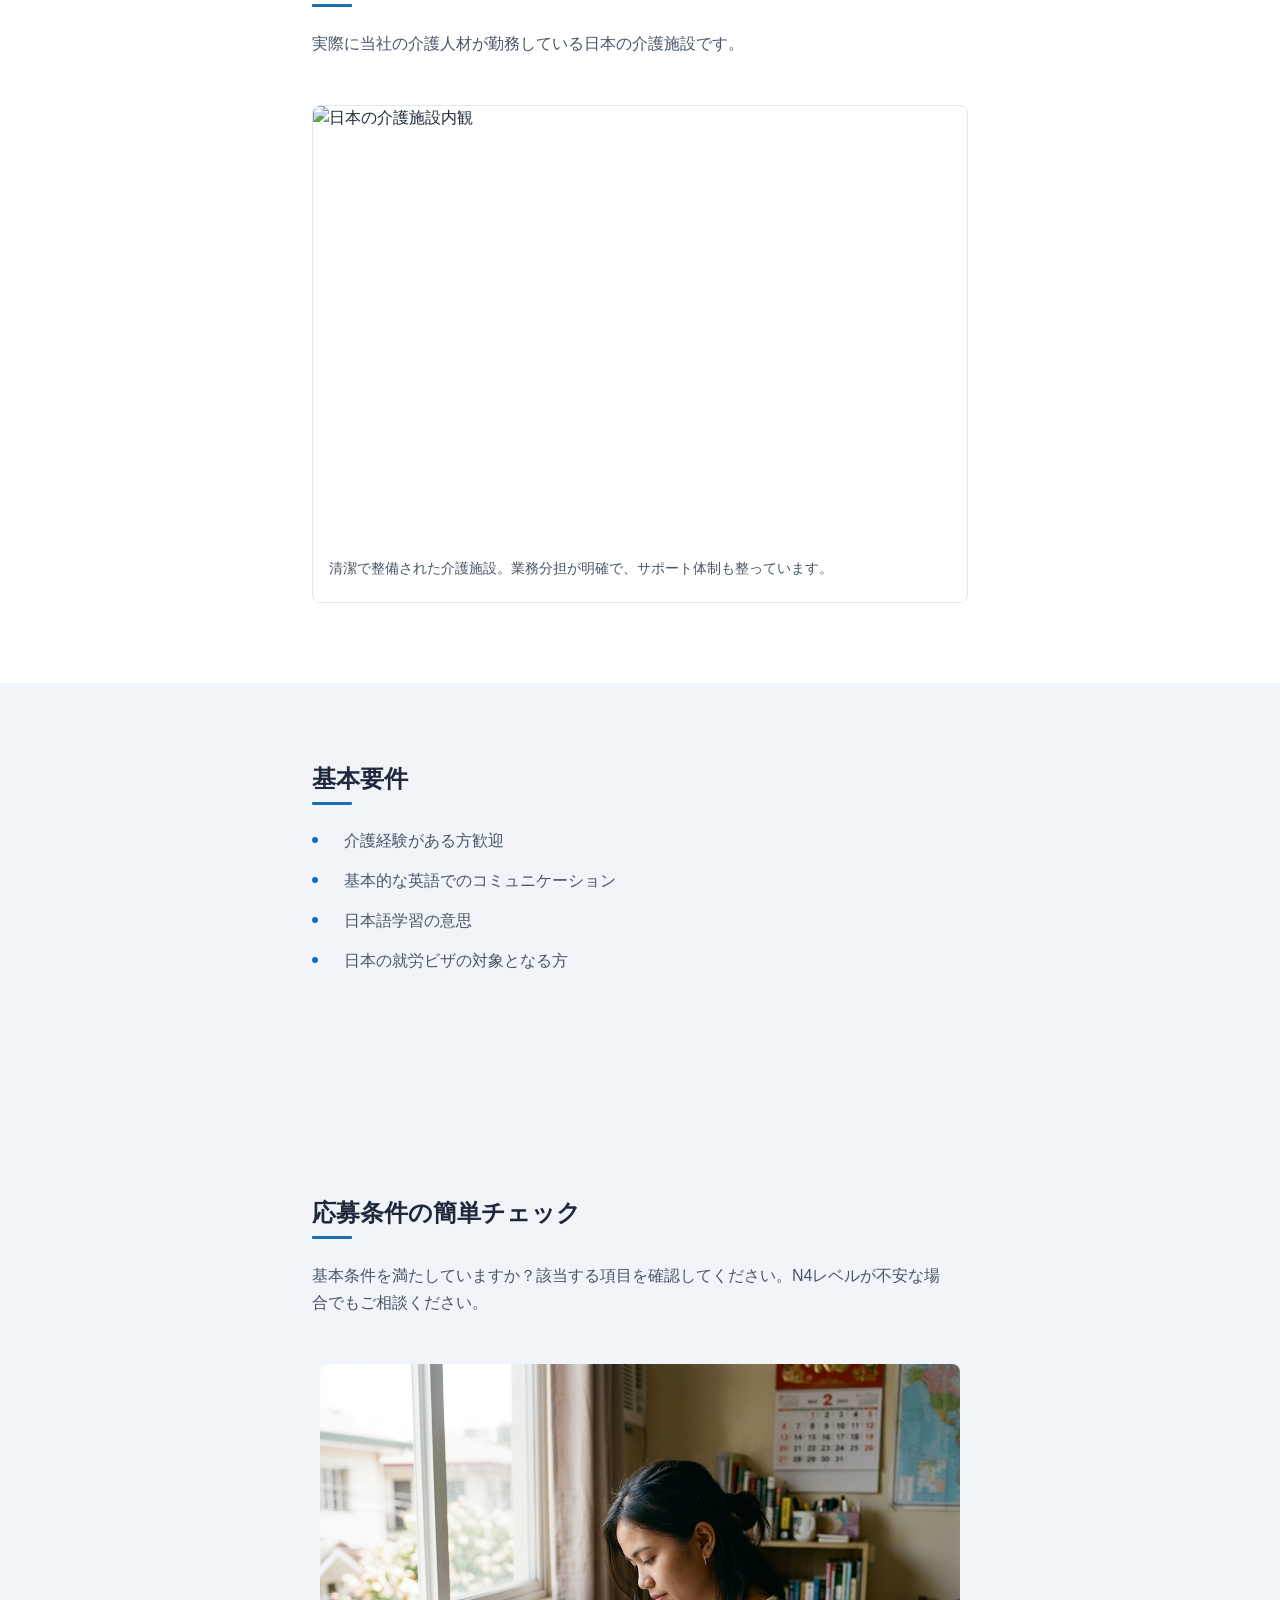
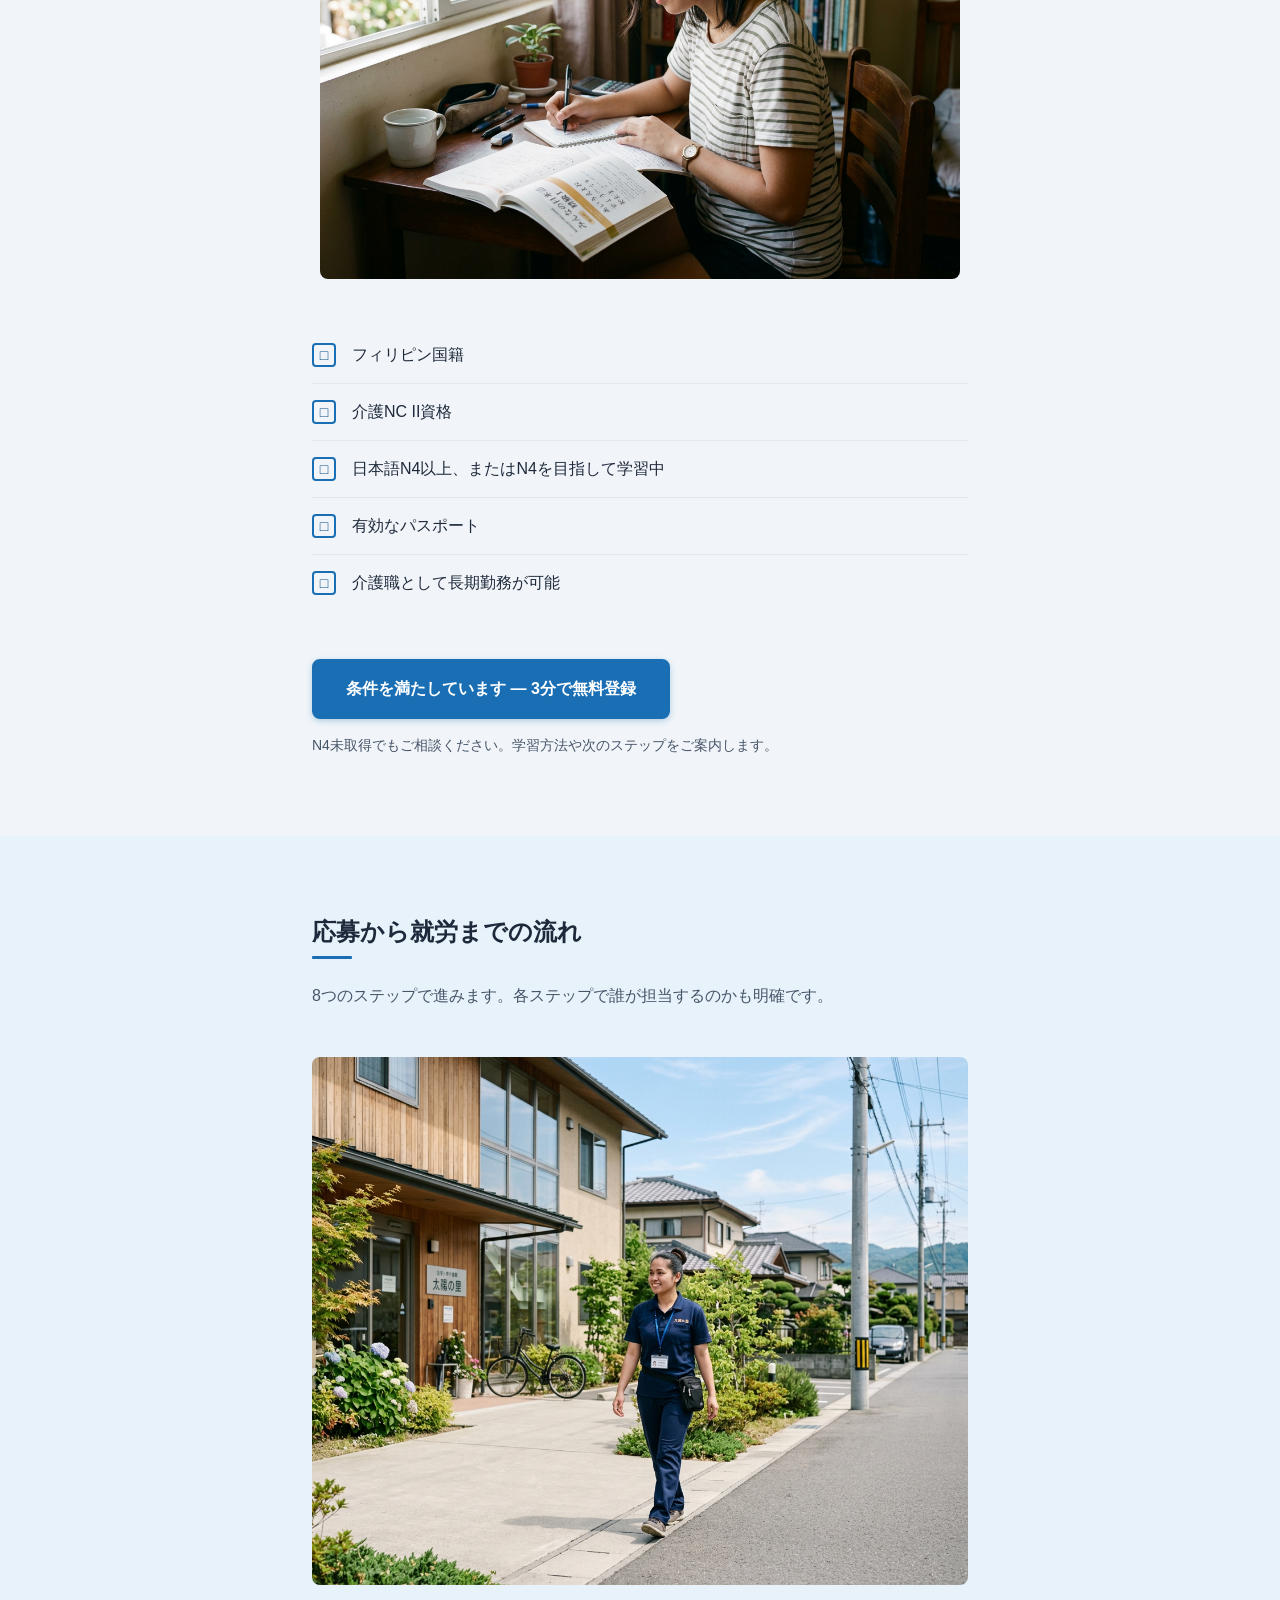
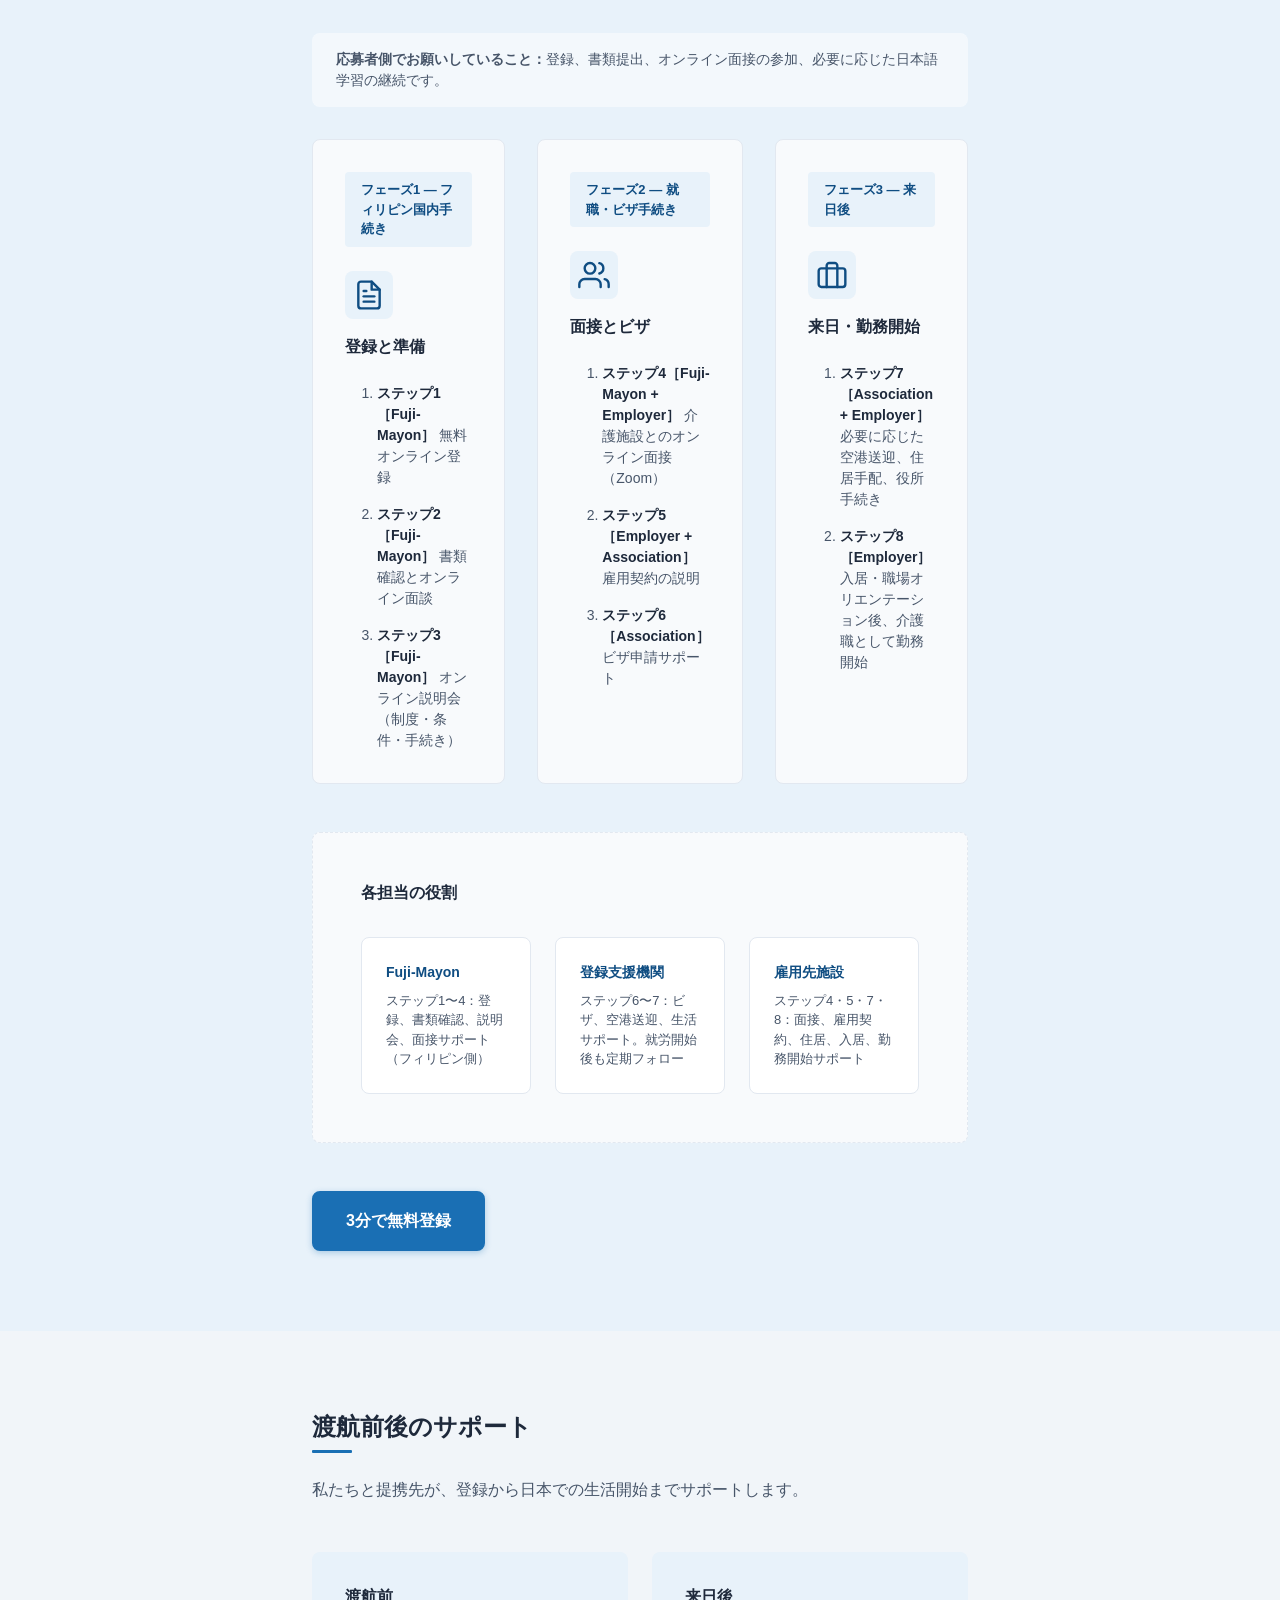
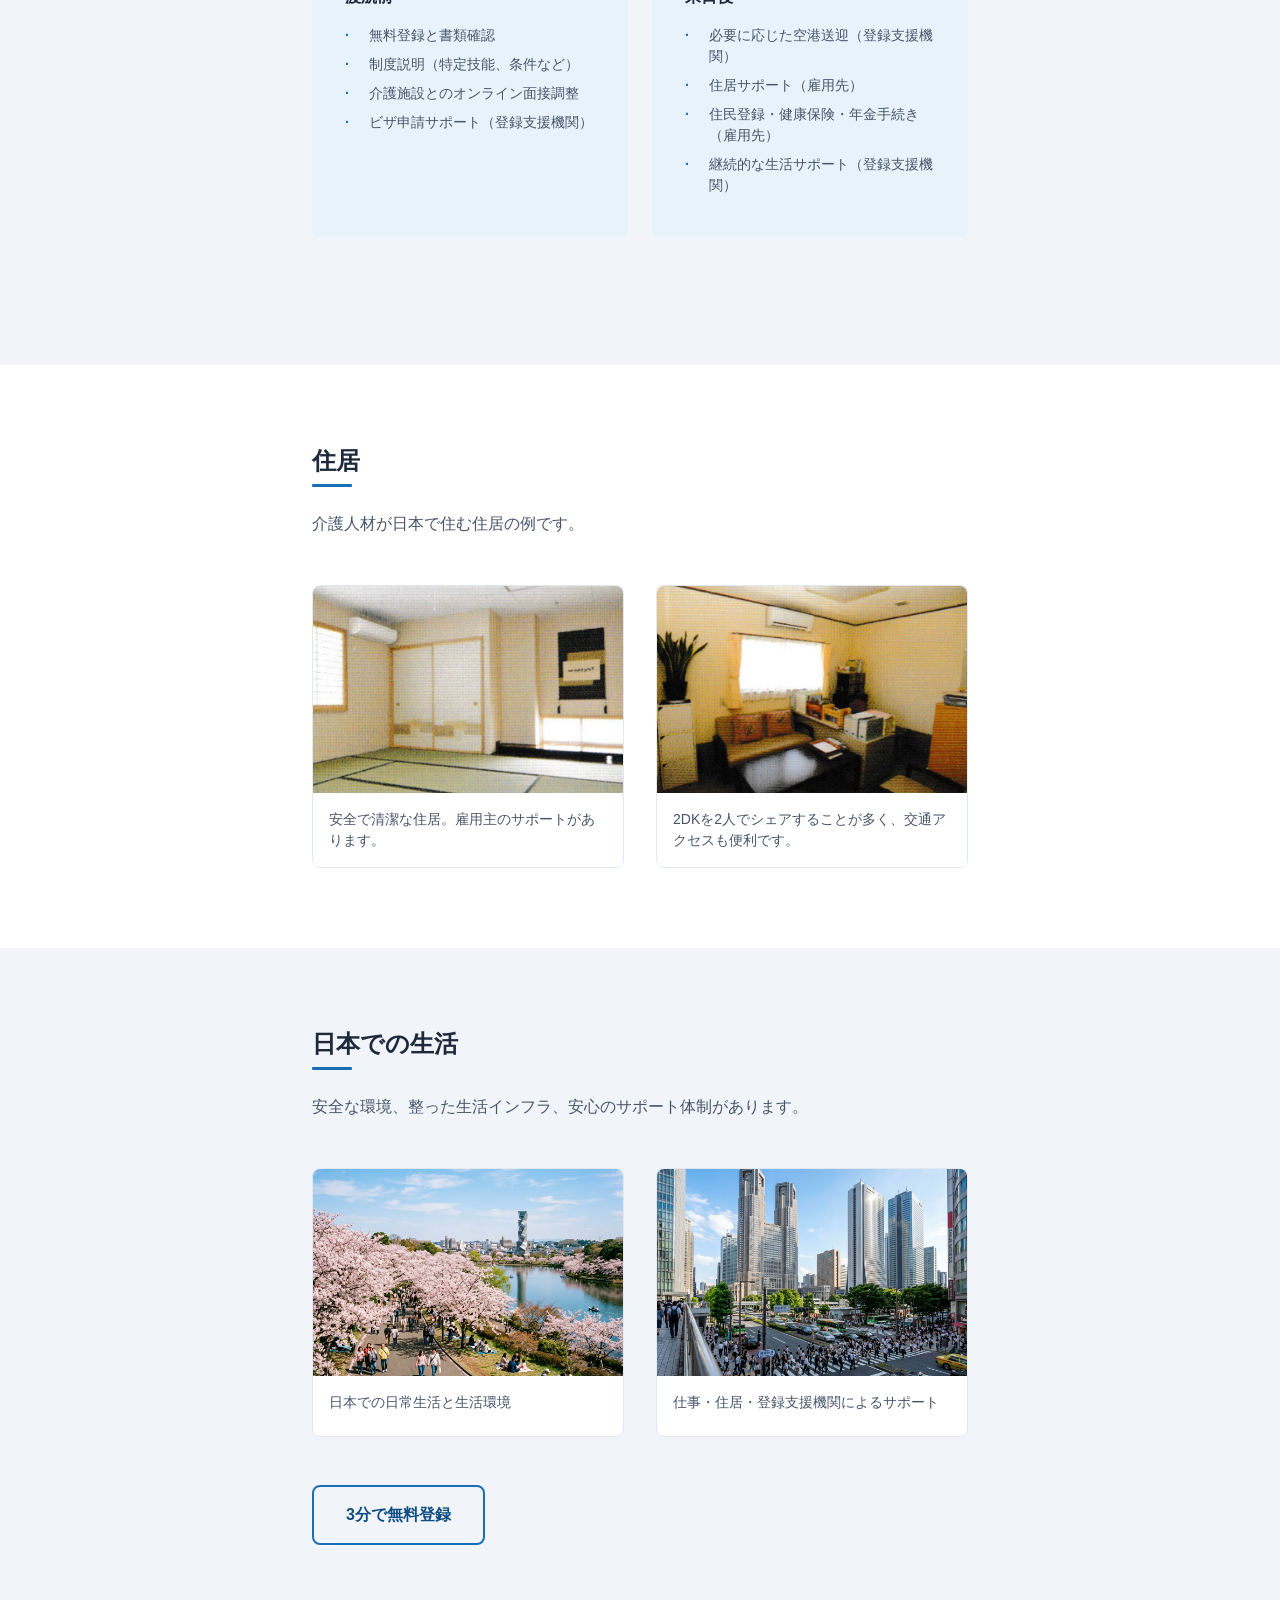
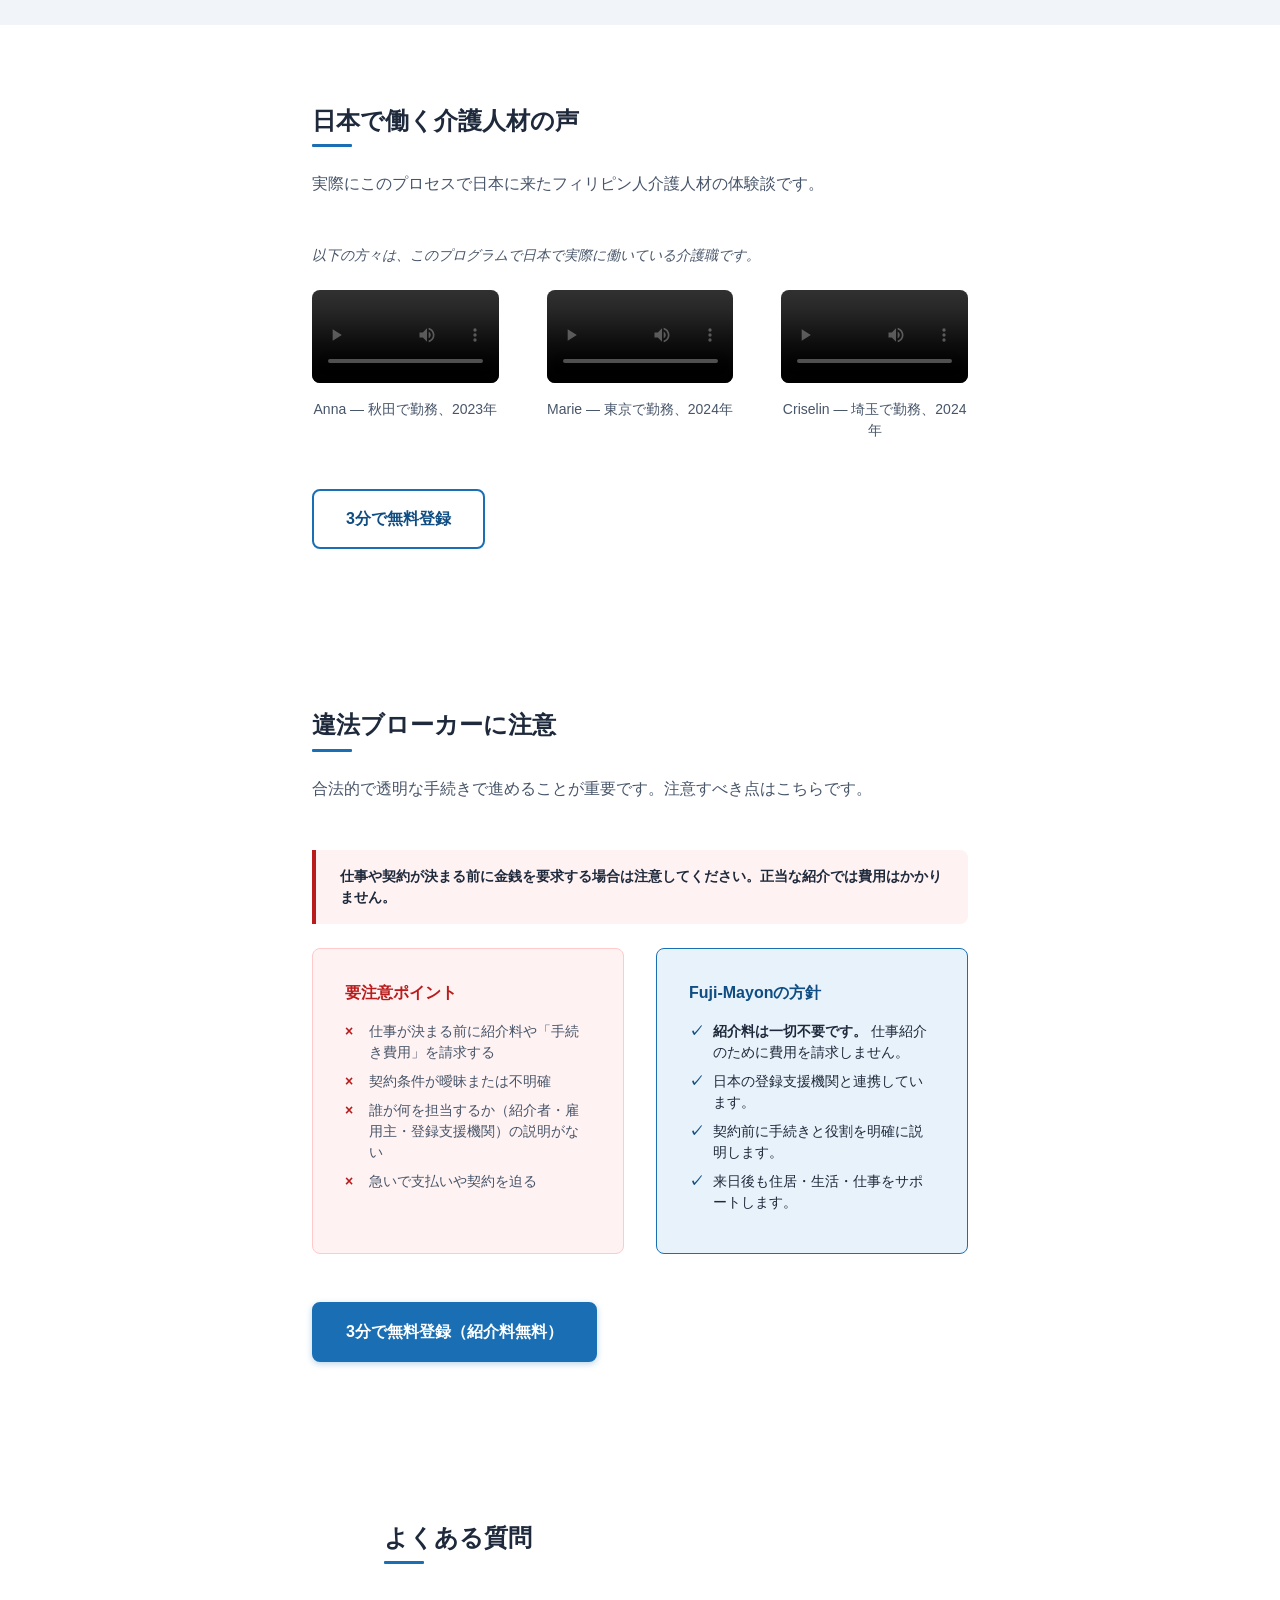
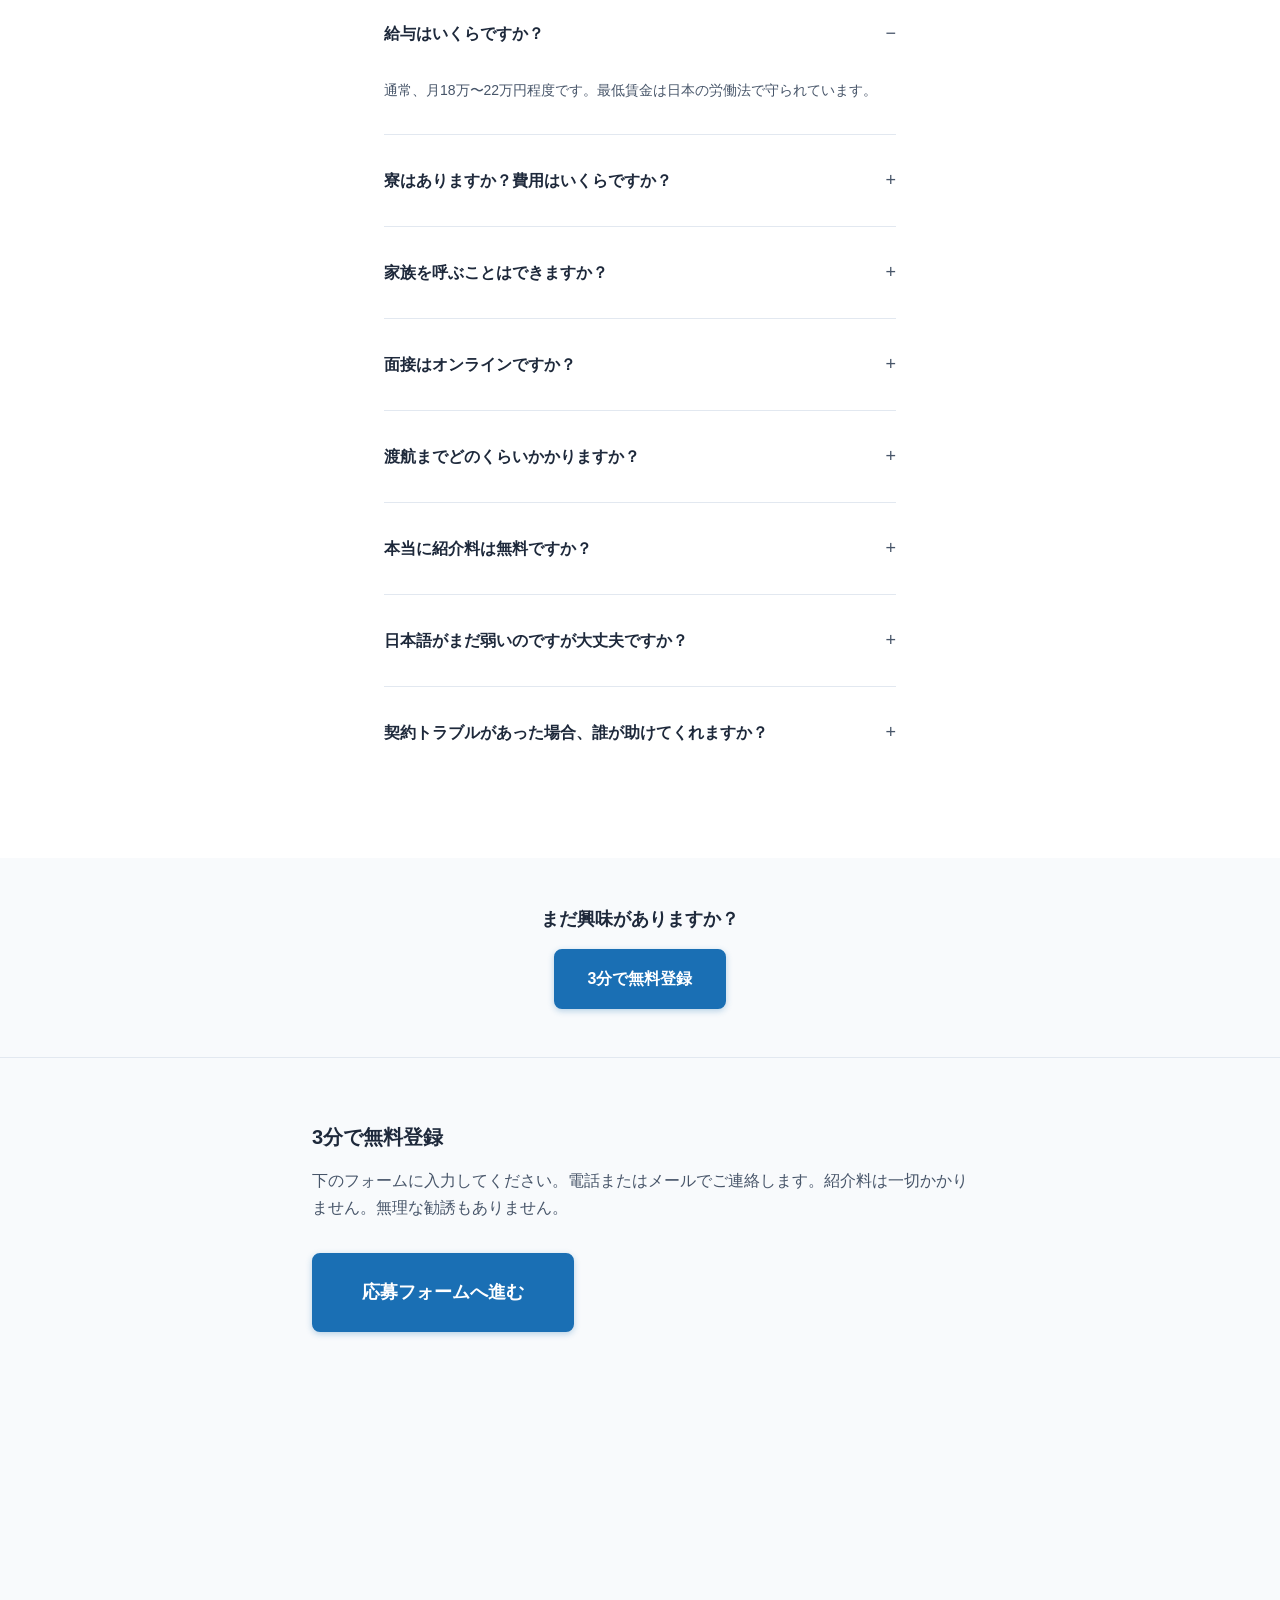
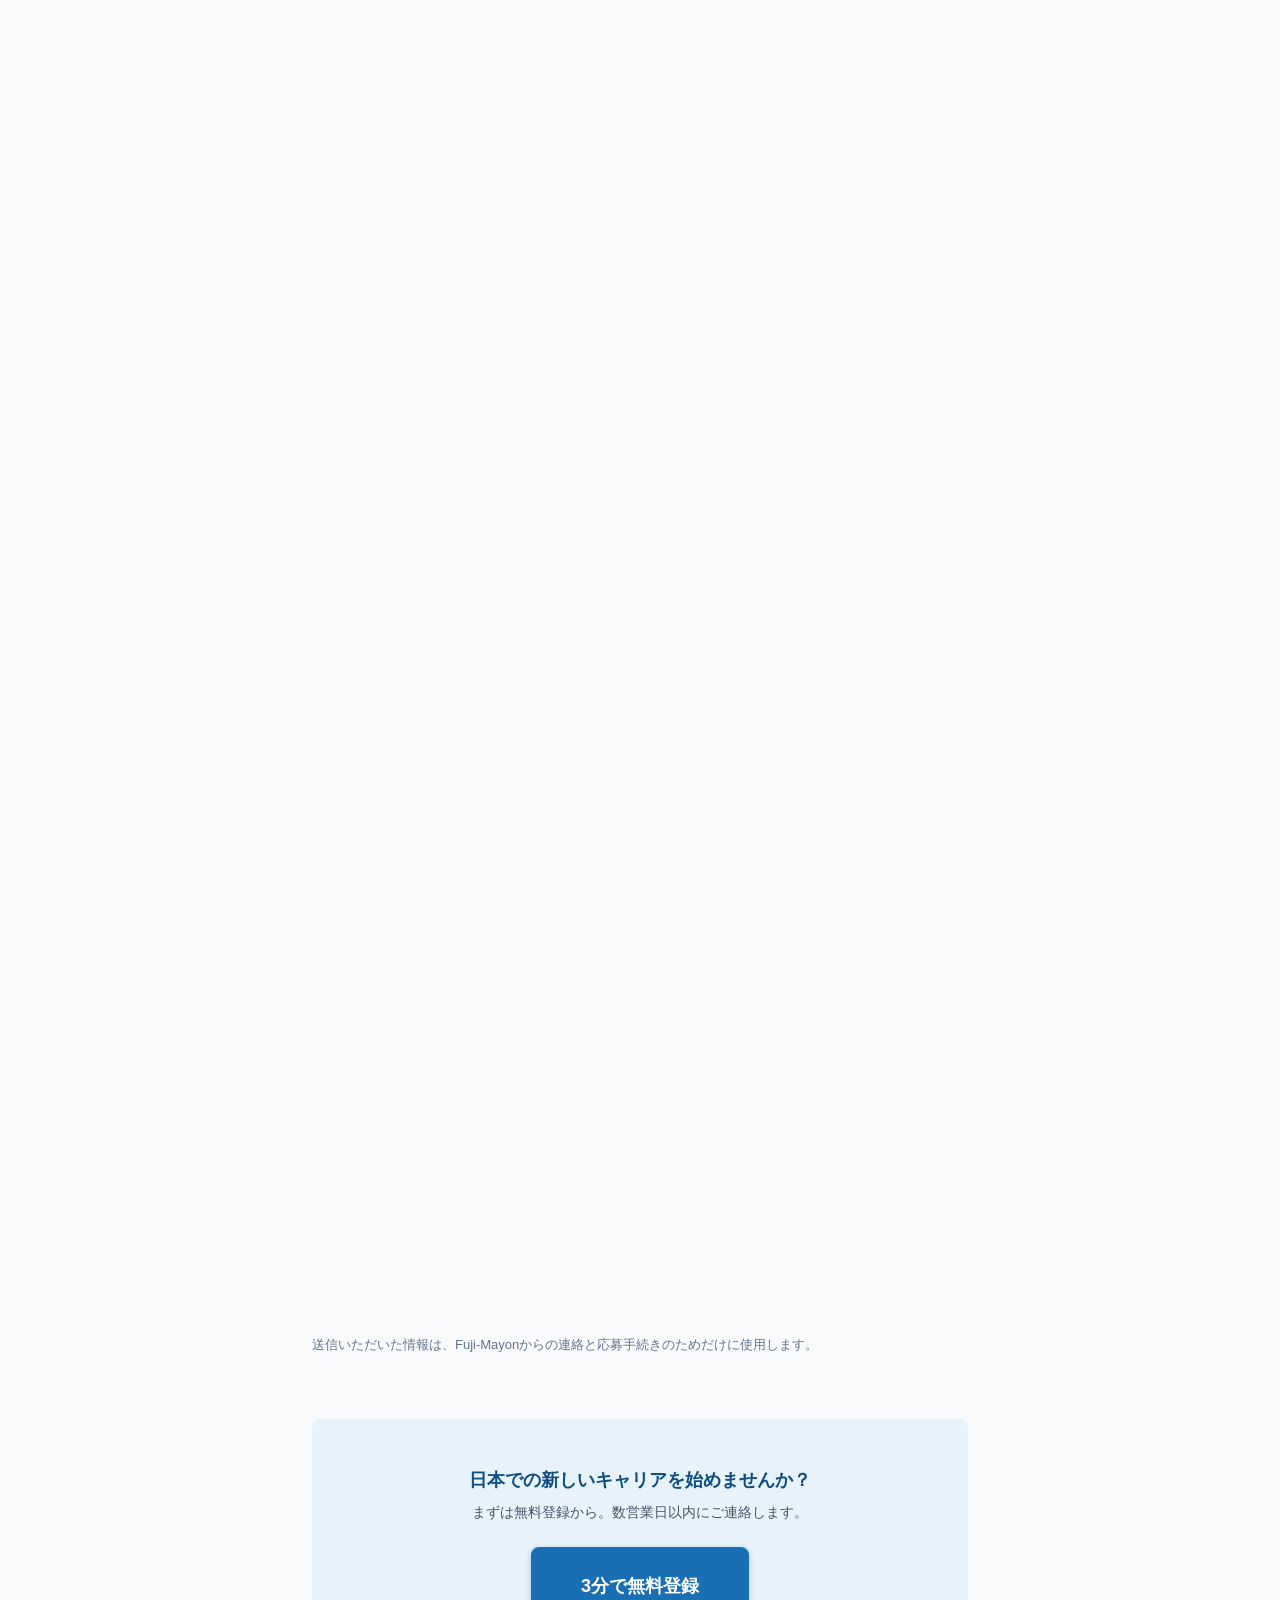
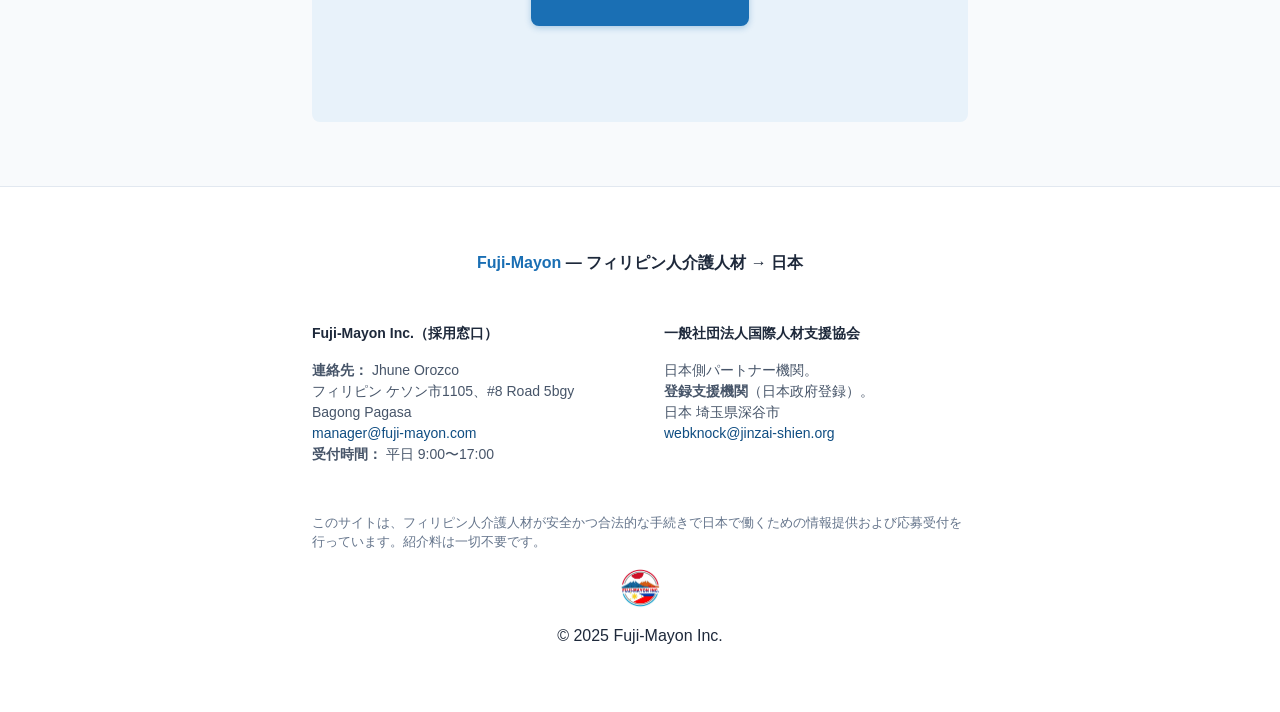
==== commit 5472e7d3: "Update hero section content and trust badges in ph.html, jp.html, and index.html for clarity and con" ====
--- a/jp.html
+++ b/jp.html
@@ -102,10 +102,10 @@
     <div class="container hero__content">
       <p class="hero__badge">フィリピン人介護人材のための日本就職サポート</p>
       <h1 id="hero-heading" class="hero__title">日本で介護職として働く。<br>安全で合法的なプロセス、紹介料は一切不要。</h1>
-      <p class="hero__lead">当社は日本の登録支援機関と提携しています。登録から来日後の生活まで、すべてのステップをサポートします。違法な紹介料や隠れた費用は一切ありません。</p>
+      <p class="hero__lead">日本で、より高い給与・合法的なビザサポート・安全な生活環境で働けます。</p>
       <div class="hero__actions">
-        <a href="#apply" class="btn btn--primary btn--lg">3分で無料登録</a>
-        <a href="#eligibility-check" class="btn btn--secondary btn--lg">応募条件を確認</a>
+        <a href="#eligibility-check" class="btn btn--primary btn--lg">日本で働けるかチェック</a>
+        <a href="#apply" class="btn btn--secondary btn--lg">無料登録を始める</a>
       </div>
       <div class="hero-trust-row" role="list" aria-label="Trust highlights">
         <span class="hero-trust-row__item">✓ 紹介料は一切不要</span>
@@ -121,10 +121,10 @@
   <section class="trust-badges section-bg-white" aria-label="なぜ当社を信頼できるか">
     <div class="container">
       <ul class="trust-badges__list" role="list">
-        <li><span class="trust-badges__icon" aria-hidden="true"><svg width="20" height="20" viewBox="0 0 24 24" fill="none" stroke="currentColor" stroke-width="2" stroke-linecap="round" stroke-linejoin="round"><path d="M12 22s8-4 8-10V5l-8-3-8 3v7c0 6 8 10 8 10z"/></svg></span> 紹介料は一切不要</li>
-        <li><span class="trust-badges__icon" aria-hidden="true"><svg width="20" height="20" viewBox="0 0 24 24" fill="none" stroke="currentColor" stroke-width="2" stroke-linecap="round" stroke-linejoin="round"><path d="M14 2H6a2 2 0 0 0-2 2v16a2 2 0 0 0 2 2h12a2 2 0 0 0 2-2V8z"/><polyline points="14 2 14 8 20 8"/><line x1="16" y1="13" x2="8" y2="13"/><line x1="16" y1="17" x2="8" y2="17"/><polyline points="10 9 9 9 8 9"/></svg></span> 日本の法律に基づく正式雇用</li>
-        <li><span class="trust-badges__icon" aria-hidden="true"><svg width="20" height="20" viewBox="0 0 24 24" fill="none" stroke="currentColor" stroke-width="2" stroke-linecap="round" stroke-linejoin="round"><path d="M3 9l9-7 9 7v11a2 2 0 0 1-2 2H5a2 2 0 0 1-2-2z"/><polyline points="9 22 9 12 15 12 15 22"/></svg></span> 登録支援機関と提携</li>
-        <li><span class="trust-badges__icon" aria-hidden="true"><svg width="20" height="20" viewBox="0 0 24 24" fill="none" stroke="currentColor" stroke-width="2" stroke-linecap="round" stroke-linejoin="round"><path d="M20.84 4.61a5.5 5.5 0 0 0-7.78 0L12 5.67l-1.06-1.06a5.5 5.5 0 0 0-7.78 7.78l1.06 1.06L12 21.23l7.78-7.78 1.06-1.06a5.5 5.5 0 0 0 0-7.78z"/></svg></span> 来日後の生活サポート</li>
+        <li><span class="trust-badges__icon" aria-hidden="true"><svg width="20" height="20" viewBox="0 0 24 24" fill="none" stroke="currentColor" stroke-width="2" stroke-linecap="round" stroke-linejoin="round"><path d="M12 22s8-4 8-10V5l-8-3-8 3v7c0 6 8 10 8 10z"/></svg></span> 登録された日本の支援機関</li>
+        <li><span class="trust-badges__icon" aria-hidden="true"><svg width="20" height="20" viewBox="0 0 24 24" fill="none" stroke="currentColor" stroke-width="2" stroke-linecap="round" stroke-linejoin="round"><path d="M14 2H6a2 2 0 0 0-2 2v16a2 2 0 0 0 2 2h12a2 2 0 0 0 2-2V8z"/><polyline points="14 2 14 8 20 8"/><line x1="16" y1="13" x2="8" y2="13"/><line x1="16" y1="17" x2="8" y2="17"/><polyline points="10 9 9 9 8 9"/></svg></span> 合法的なビザ手続きサポート</li>
+        <li><span class="trust-badges__icon" aria-hidden="true"><svg width="20" height="20" viewBox="0 0 24 24" fill="none" stroke="currentColor" stroke-width="2" stroke-linecap="round" stroke-linejoin="round"><path d="M3 9l9-7 9 7v11a2 2 0 0 1-2 2H5a2 2 0 0 1-2-2z"/><polyline points="9 22 9 12 15 12 15 22"/></svg></span> 日本での住居サポート</li>
+        <li><span class="trust-badges__icon" aria-hidden="true"><svg width="20" height="20" viewBox="0 0 24 24" fill="none" stroke="currentColor" stroke-width="2" stroke-linecap="round" stroke-linejoin="round"><path d="M20.84 4.61a5.5 5.5 0 0 0-7.78 0L12 5.67l-1.06-1.06a5.5 5.5 0 0 0-7.78 7.78l1.06 1.06L12 21.23l7.78-7.78 1.06-1.06a5.5 5.5 0 0 0 0-7.78z"/></svg></span> 日本語研修サポート</li>
       </ul>
     </div>
   </section>
@@ -182,6 +182,7 @@
         <p class="salary-comparison__row"><strong>フィリピンでの介護職の給与目安</strong><br>₱15,000–20,000／月</p>
         <p class="salary-comparison__row"><strong>日本での介護職の給与目安</strong><br>¥180,000–220,000／月</p>
       </div>
+      <p class="section__note">日本の介護職の給与は、フィリピンと比べて一般的に2.5〜4倍程度高い傾向があります。</p>
       <ul class="benefits-list" role="list">
         <li>日本人と同じ労働法による保護（労働時間・残業・休暇）</li>
         <li>社会保険・健康保険加入</li>
@@ -205,6 +206,19 @@
           <figcaption>清潔で整備された介護施設。業務分担が明確で、サポート体制も整っています。</figcaption>
         </figure>
       </div>
+    </div>
+  </section>
+
+  <!-- 3c. Basic Requirements -->
+  <section class="section section-bg-gray" aria-labelledby="basic-requirements-heading">
+    <div class="container">
+      <h2 id="basic-requirements-heading" class="section__title">基本要件</h2>
+      <ul class="benefits-list" role="list">
+        <li>介護経験がある方歓迎</li>
+        <li>基本的な英語でのコミュニケーション</li>
+        <li>日本語学習の意思</li>
+        <li>日本の就労ビザの対象となる方</li>
+      </ul>
     </div>
   </section>
 
--- a/style.css
+++ b/style.css
@@ -624,6 +624,8 @@
   border-radius: var(--radius);
   overflow: hidden;
   border: 1px solid var(--color-border);
+  display: flex;
+  flex-direction: column;
 }
 
 .photo-grid__item img {
@@ -639,6 +641,7 @@
   font-size: var(--text-sm);
   color: var(--color-text-muted);
   background: var(--color-white);
+  min-height: 4.25em;
 }
 
 @media (min-width: 640px) {
